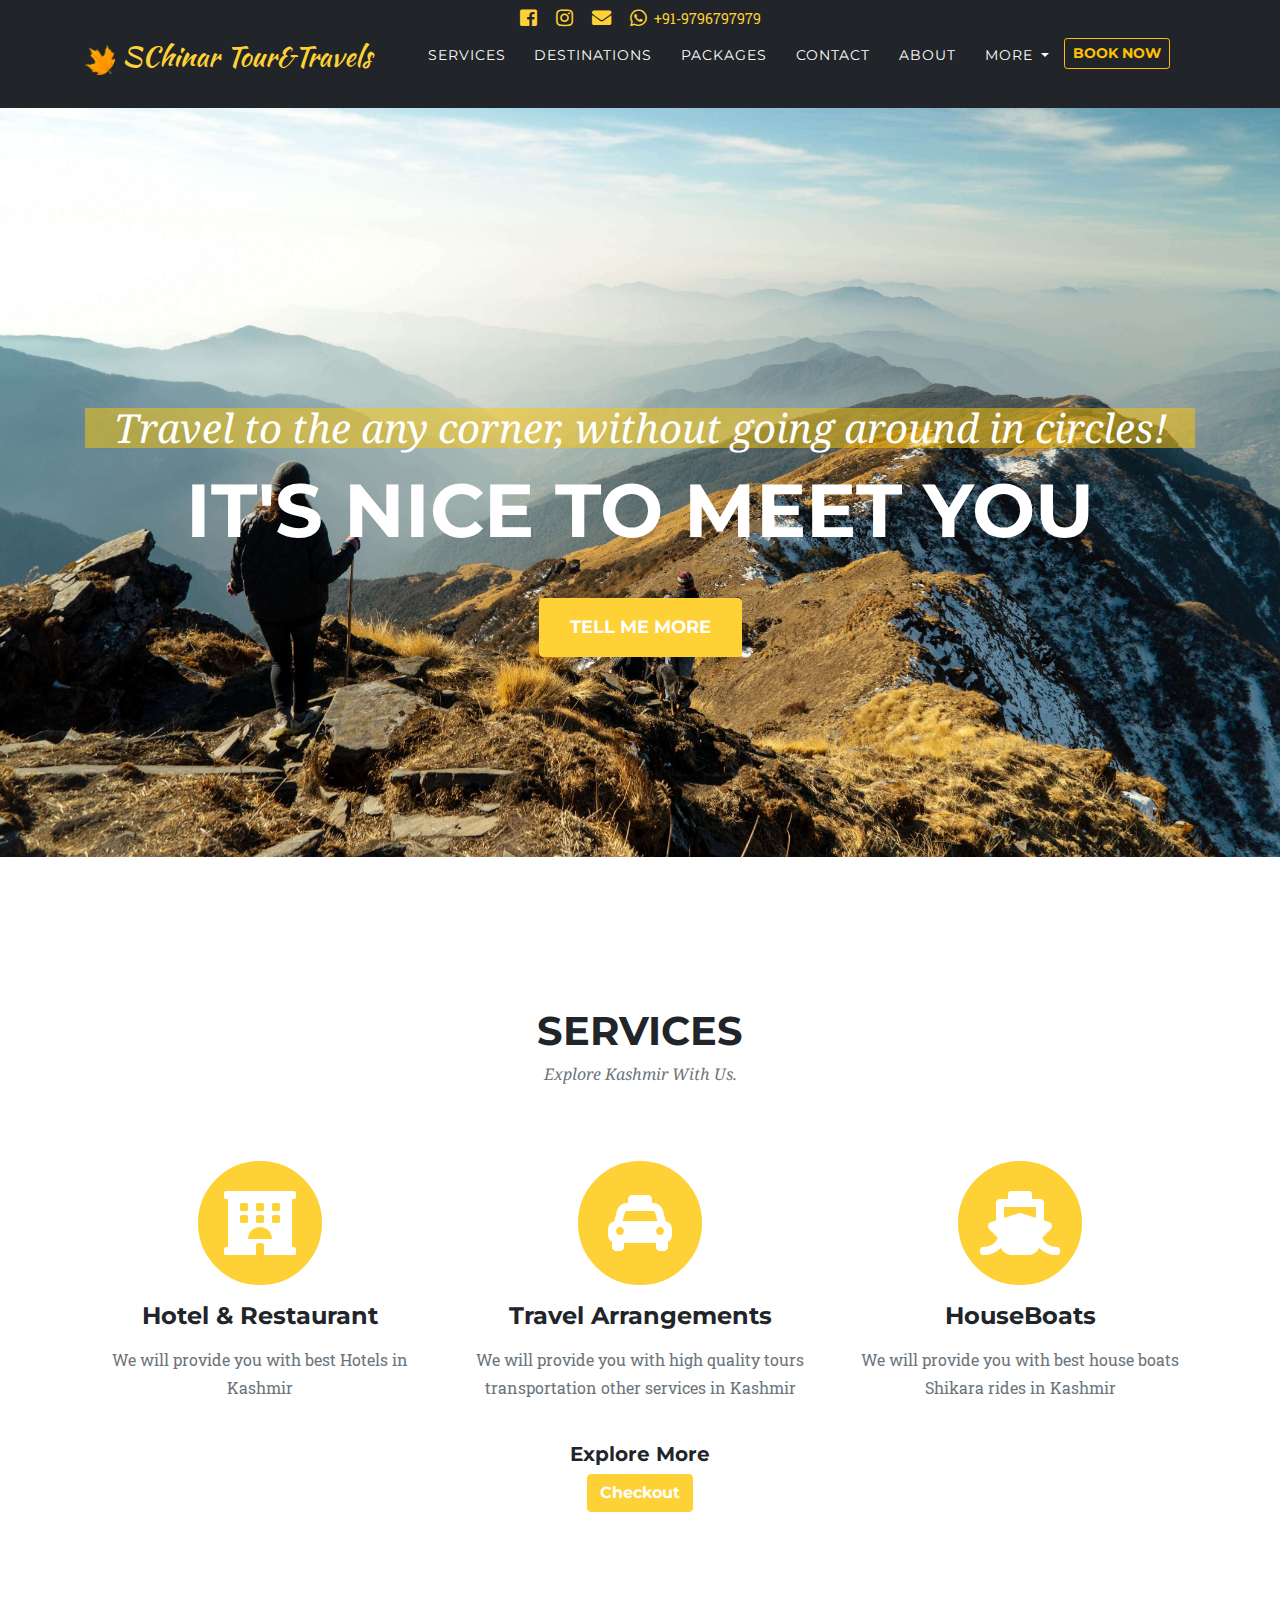
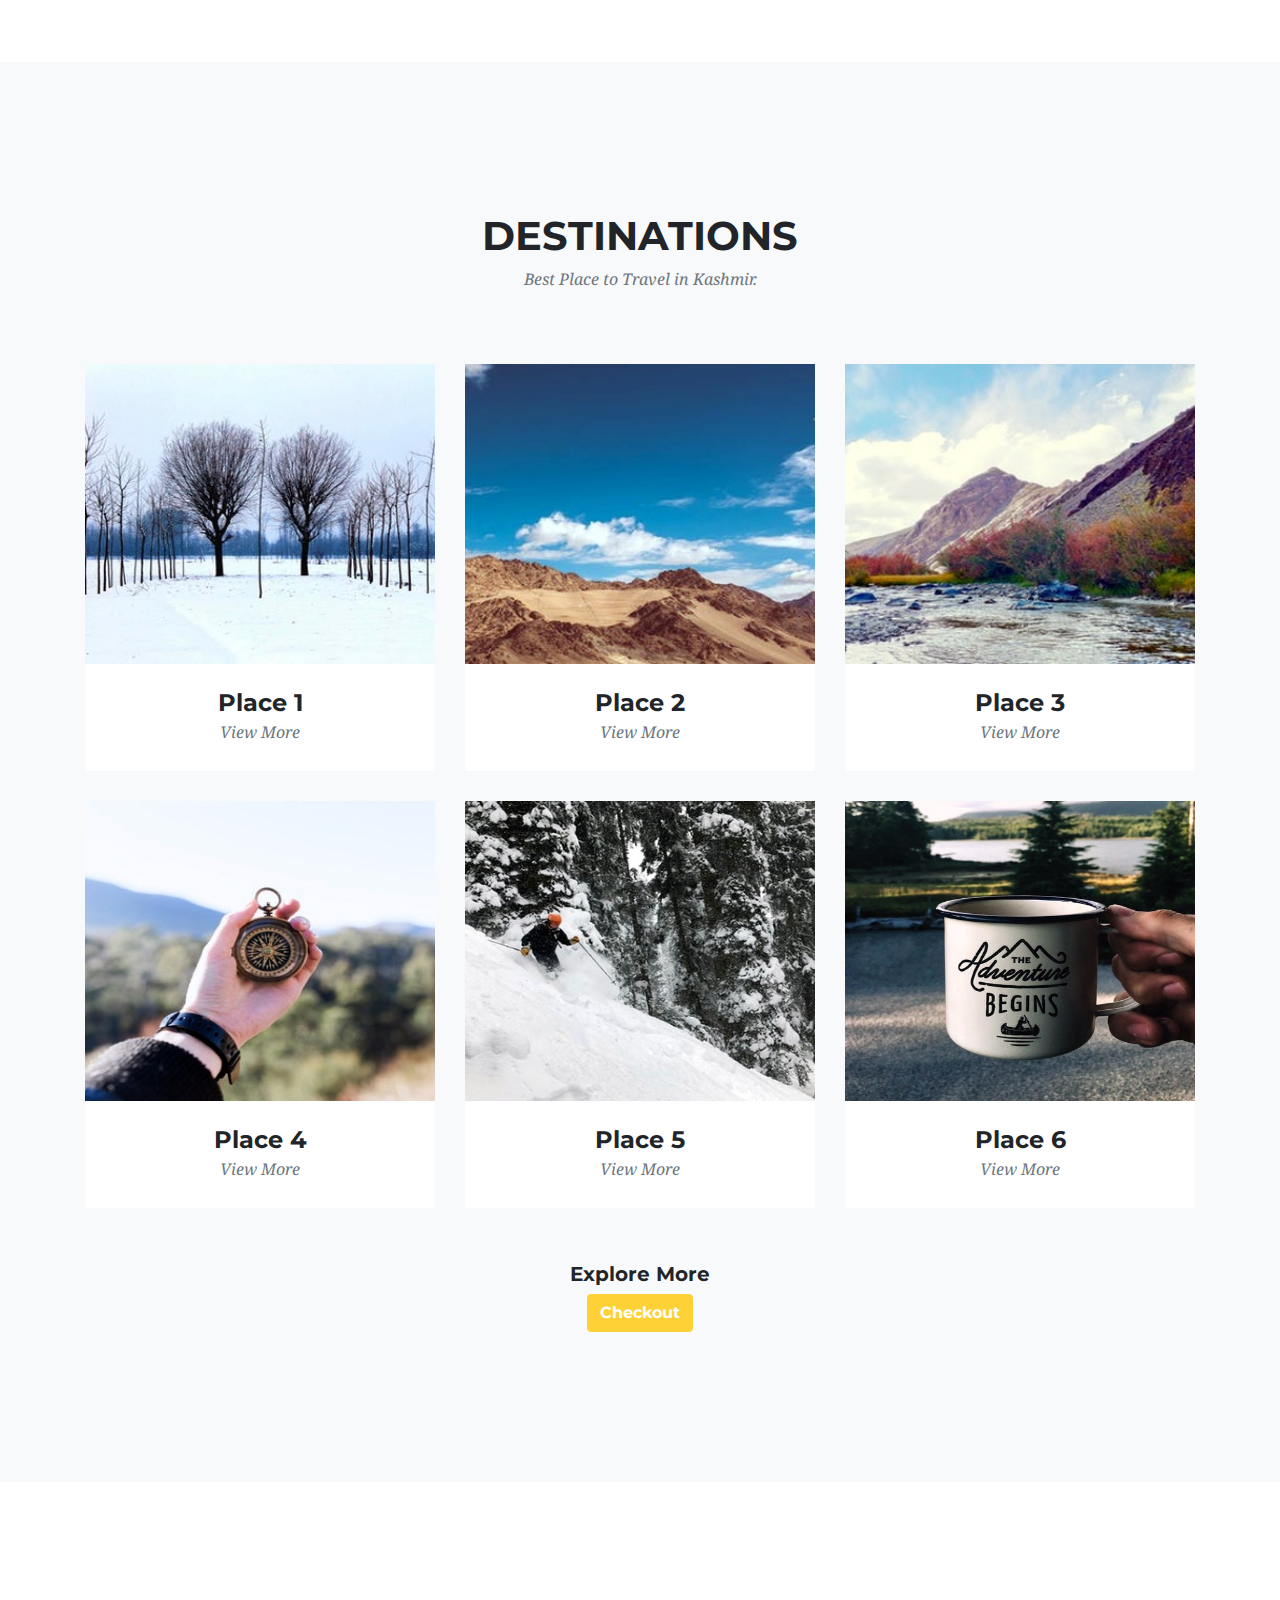
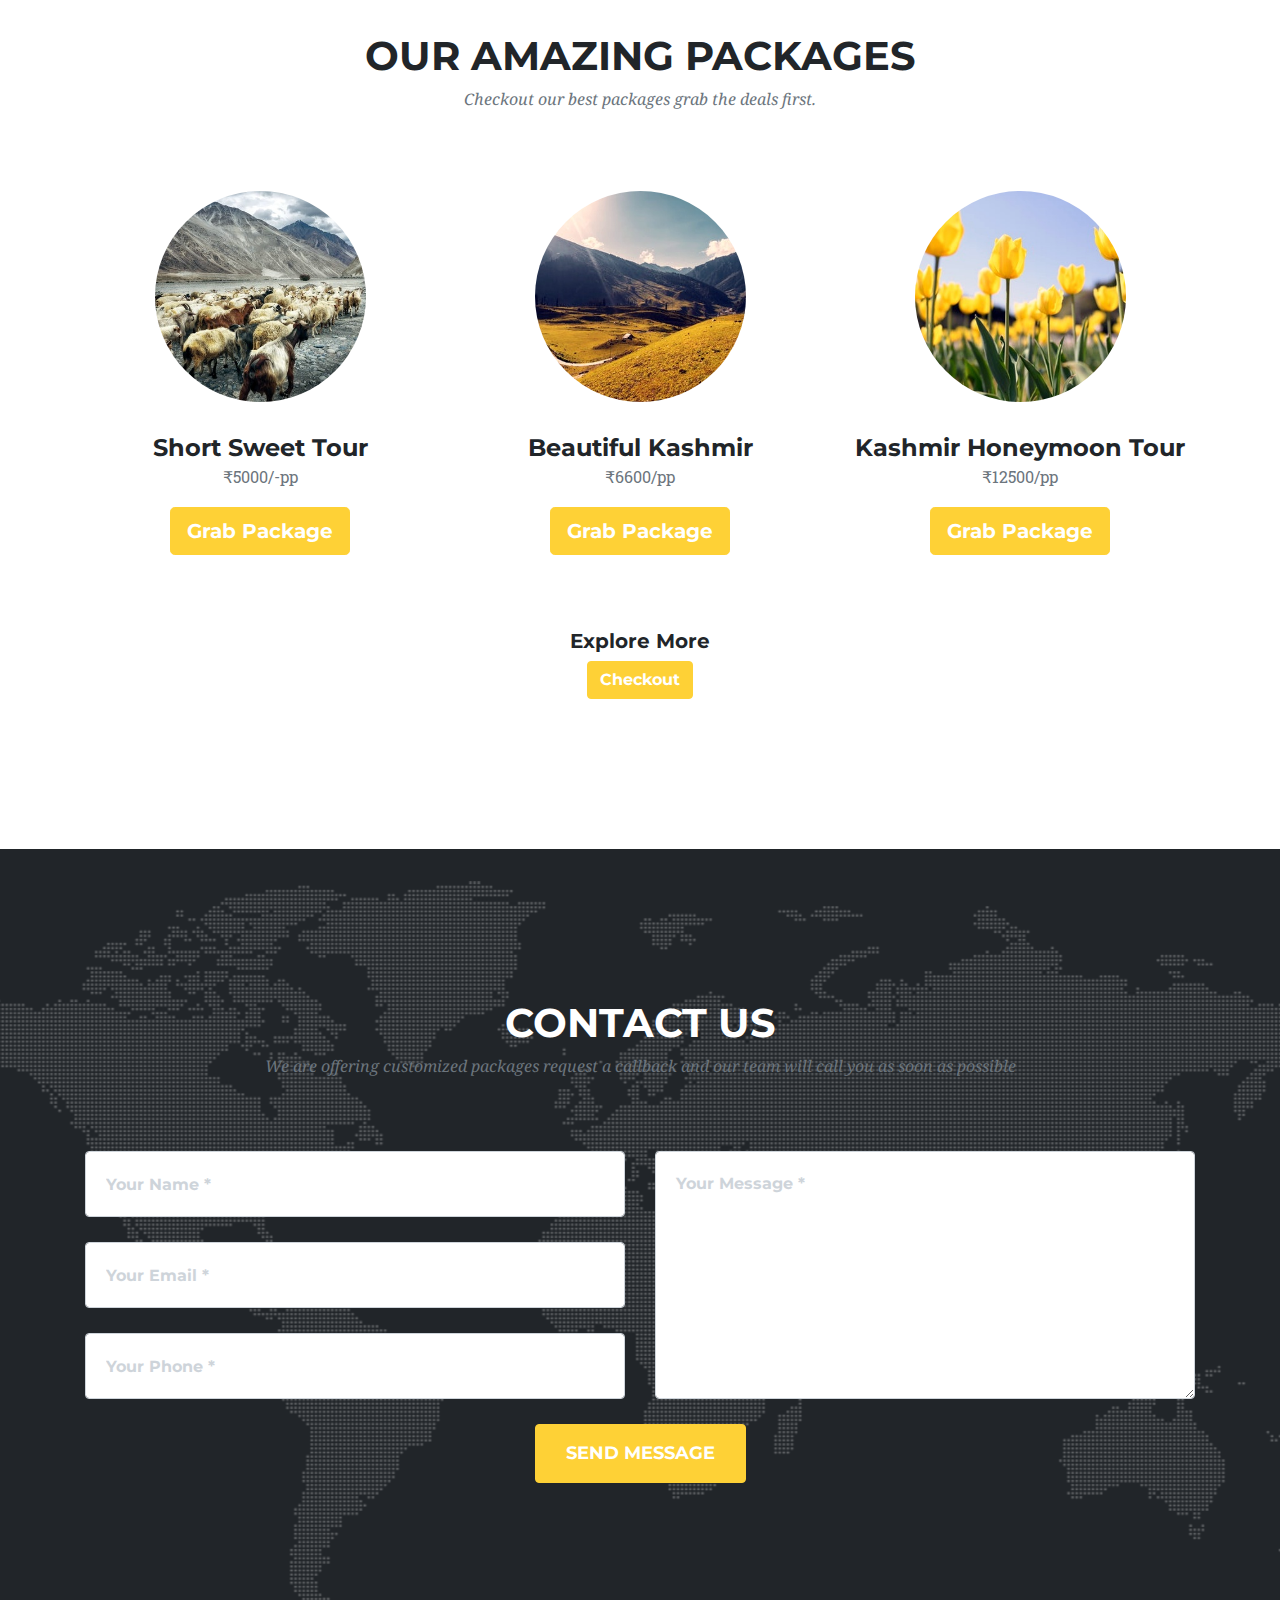
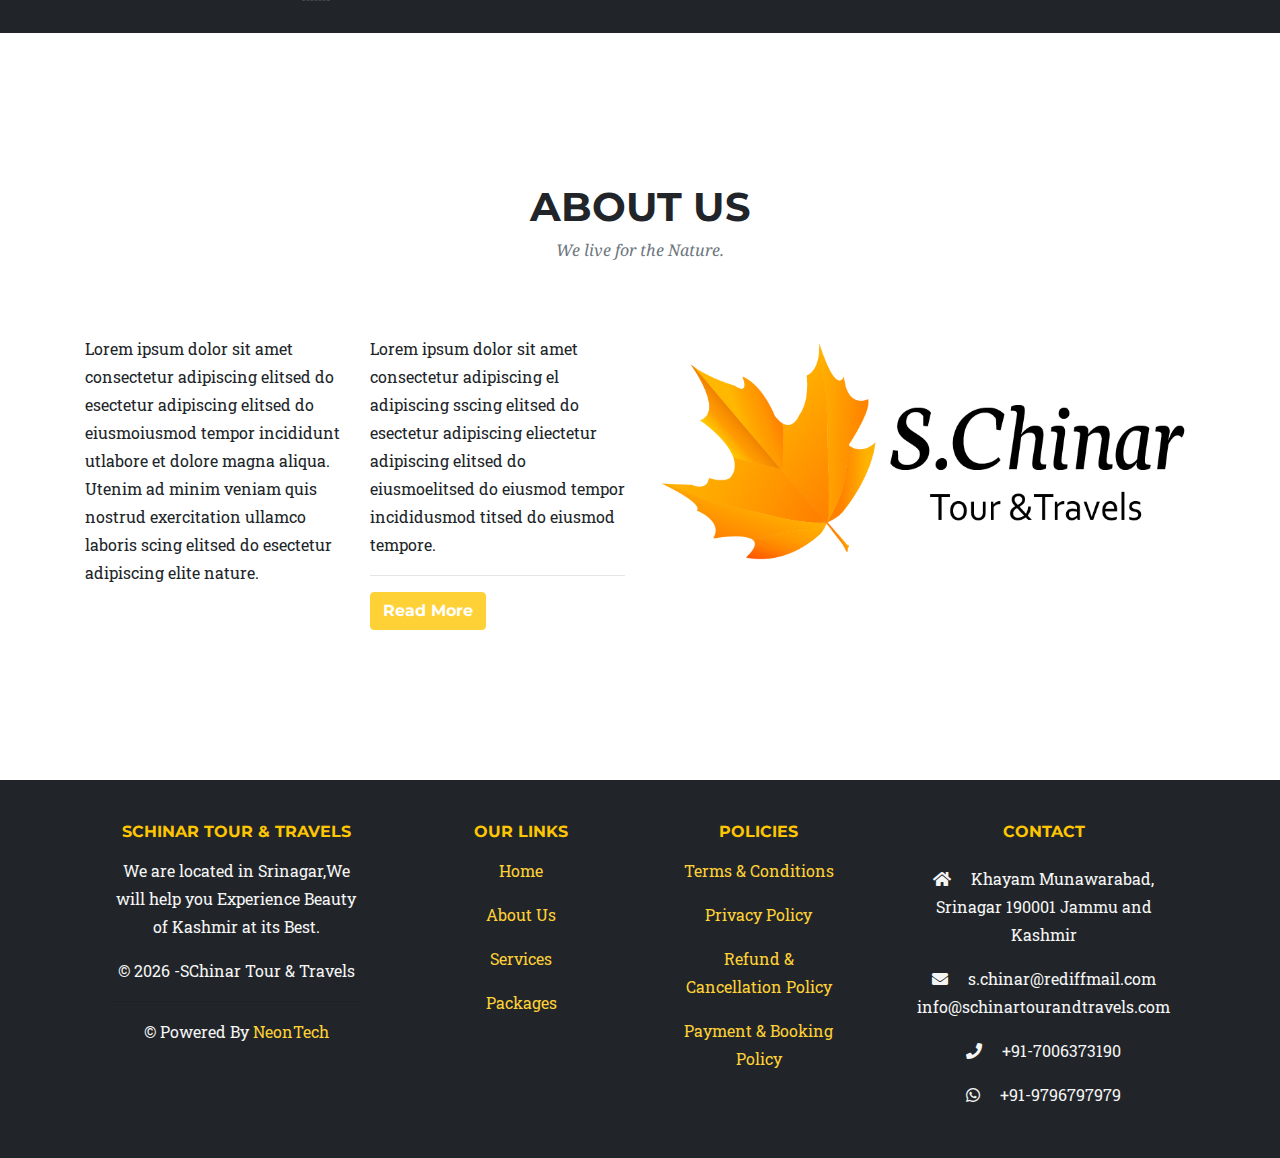
==== index.html @ c8269149 "margin fix" ====
<!DOCTYPE html>

<html lang="en">

<head>
	<!-- meta tags -->

	<meta charset="utf-8">
	<meta name="viewport" content="width=device-width, initial-scale=1, shrink-to-fit=no">
	<meta name="title" content="schinar tour & travels">
	<meta name="author" content="schinar">
	<meta name="description" content="Online Booking , Travel Packages in Kashmir">
	<meta name="keywords" content=" schinar tour travel,kashmir,booking,hotels,houseboats">
	<meta name="theme-color" content="#212529">
	<meta name="google-site-verification" content="7bc6tCWG-eoxlpi210phcDC7NHhctaHxNTLH23aqH6U" />

	<!-- Title & Icon -->
	<title>SChinar Tour & Travels</title>
	<link rel="icon" href="favicon.png">

	<!-- Bootstrap core CSS -->
	<link href="vendor/bootstrap/css/bootstrap.min.css" rel="stylesheet">

	<!-- Custom fonts for this template -->
	<link href="vendor/fontawesome-free/css/all.min.css" rel="stylesheet" type="text/css">

	<link href="https://fonts.googleapis.com/css?family=Montserrat:400,700" rel="stylesheet" type="text/css">
	<link href='https://fonts.googleapis.com/css?family=Kaushan+Script' rel='stylesheet' type='text/css'>
	<link href='https://fonts.googleapis.com/css?family=Droid+Serif:400,700,400italic,700italic' rel='stylesheet'
		type='text/css'>
	<link href='https://fonts.googleapis.com/css?family=Roboto+Slab:400,100,300,700' rel='stylesheet' type='text/css'>

	<!-- Custom styles for this template -->
	<link href="css/theme.css" rel="stylesheet">

</head>

<body id="page-top">

	<!-- Info bar -->
	<div class="alert alert-light text-center mb-0 pt-2 pb-0" role="alert">

		<a href="https://www.facebook.com/Schinar/" target="_blank" rel="noopener"><i
				class="fab fa-facebook-square fa-lg mr-3"></i></a>

		<a href="#" target="_blank" rel=" noopener"><i class="fab fa-instagram fa-lg mr-3"></i></a>

		<a href="mailto:s.chinar@rediffmail.com?Subject=Hello%20There" target="_top" rel="noopener"><i
				class="fas fa-envelope fa-lg mr-3"></i></a>
		<a href="#!"><i class="fab fa-whatsapp fa-lg mr-1"></i></a>
		+91-9796797979
	</div>

	<!-- Navigation -->
	<nav class="navbar navbar-expand-lg navbar-dark sticky-top pt-0 mt-0" role="navigation" id="mainNav">
		<div class="container">
			<a class="navbar-brand js-scroll-trigger" href="#page-top"><img src="favicon.png" width="30" height="30"
					alt="">
				SChinar Tour&Travels</a>
			<button class="navbar-toggler navbar-toggler-right" type="button" data-toggle="collapse"
				data-target="#navbarResponsive" aria-controls="navbarResponsive" aria-expanded="false"
				aria-label="Toggle navigation"><i class="fas fa-ellipsis-v"></i>
			</button>
			<div class="collapse navbar-collapse" id="navbarResponsive">
				<ul class="navbar-nav text-uppercase mr-auto ml-auto">
					<li class="nav-item">
						<a class="nav-link js-scroll-trigger" href="#services">Services</a>
					</li>
					<li class="nav-item">
						<a class="nav-link js-scroll-trigger" href="#portfolio">Destinations</a>
					</li>
					<li class="nav-item">
						<a class="nav-link js-scroll-trigger" href="#team">Packages</a>
					</li>
					<li class="nav-item">
						<a class="nav-link js-scroll-trigger" href="#contact">Contact</a>
					</li>
					<li class="nav-item">
						<a class="nav-link js-scroll-trigger" href="#about">About</a>
					</li>
					<li class="nav-item dropdown">
						<a class="nav-link dropdown-toggle" href="#" id="navbarDropdownMenuLink" role="button"
							data-toggle="dropdown" aria-haspopup="true" aria-expanded="false">
							More
						</a>
						<div class="dropdown-menu" aria-labelledby="navbarDropdownMenuLink">
							<a class="dropdown-item  nav-link js-scroll-trigger" href="#">Link 1</a>
							<a class="dropdown-item  nav-link js-scroll-trigger" href="#">link 2</a>
							<a class="dropdown-item  nav-link js-scroll-trigger" href="#">Link 3</a>
						</div>
					</li>
					<li class="nav-item">
						<a class="btn btn-sm btn-outline-warning mt-2" href="packages.html" role="button">Book Now</a>
					</li>
				</ul>
			</div>
		</div>
	</nav>

	<!-- Header -->
	<header class="masthead">
		<div class="container">
			<div class="intro-text">
				<div class="intro-lead-in">Travel to the any corner, without going around in circles!</div>
				<div class="intro-heading text-uppercase">It's Nice To Meet You</div>
				<a class="btn btn-primary btn-xl text-uppercase js-scroll-trigger" href="#services">Tell Me More</a>
			</div>
		</div>
	</header>

	<!-- Services -->
	<section id="services">
		<div class="container">
			<div class="row">
				<div class="col-lg-12 text-center">
					<h2 class="section-heading text-uppercase">Services</h2>
					<h3 class="section-subheading text-muted">Explore Kashmir With Us.</h3>
				</div>
			</div>
			<div class="row text-center">
				<div class="col-md-4">
					<span class="fa-stack fa-4x">
						<i class="fas fa-circle fa-stack-2x text-primary"></i>
						<i class="fas fa-hotel fa-stack-1x fa-inverse"></i>
					</span>
					<h4 class="service-heading">Hotel & Restaurant</h4>
					<p class="text-muted">We will provide you with best Hotels in Kashmir</p>
				</div>
				<div class="col-md-4">
					<span class="fa-stack fa-4x">
						<i class="fas fa-circle fa-stack-2x text-primary"></i>
						<i class="fas fa-taxi fa-stack-1x fa-inverse"></i>
					</span>
					<h4 class="service-heading">Travel Arrangements</h4>
					<p class="text-muted">We will provide you with high quality tours transportation
						other
						services in Kashmir</p>
				</div>
				<div class="col-md-4">
					<span class="fa-stack fa-4x">
						<i class="fas fa-circle fa-stack-2x text-primary"></i>
						<i class="fas fa-ship fa-stack-1x fa-inverse"></i>
					</span>
					<h4 class="service-heading">HouseBoats</h4>
					<p class="text-muted">We will provide you with best house boats Shikara rides in
						Kashmir</p>
				</div>
			</div>
		</div>
		<!--more button -->
		<div class="row mt-lg-4">
			<div class="col-lg-8 mx-auto text-center">
				<h5>Explore More</h5>
				<a class="btn btn-primary" href="services.html" role="button">Checkout</a>
			</div>
		</div>
	</section>

	<!-- Destination Grid -->
	<section class="bg-light" id="portfolio">
		<div class="container">
			<div class="row">
				<div class="col-lg-12 text-center">
					<h2 class="section-heading text-uppercase">Destinations</h2>
					<h3 class="section-subheading text-muted">Best Place to Travel in Kashmir.</h3>
				</div>
			</div>
			<div class="row">
				<div class="col-md-4 col-sm-6 portfolio-item">
					<a class="portfolio-link" data-toggle="modal" href="#portfolioModal1">
						<div class="portfolio-hover">
							<div class="portfolio-hover-content">
								<i class="fas fa-plus fa-3x"></i>
							</div>
						</div>
						<img src="img/destinations/01-thumbnail.jpg" alt="" height="300px" width="100%">
					</a>
					<div class="portfolio-caption">
						<h4>Place 1</h4>
						<p class="text-muted">View More</p>
					</div>
				</div>
				<div class="col-md-4 col-sm-6 portfolio-item">
					<a class="portfolio-link" data-toggle="modal" href="#portfolioModal2">
						<div class="portfolio-hover">
							<div class="portfolio-hover-content">
								<i class="fas fa-plus fa-3x"></i>
							</div>
						</div>
						<img src="img/destinations/02-thumbnail.jpg" alt="" height="300px" width="100%">
					</a>
					<div class="portfolio-caption">
						<h4>Place 2</h4>
						<p class="text-muted">View More</p>
					</div>
				</div>
				<div class="col-md-4 col-sm-6 portfolio-item">
					<a class="portfolio-link" data-toggle="modal" href="#portfolioModal3">
						<div class="portfolio-hover">
							<div class="portfolio-hover-content">
								<i class="fas fa-plus fa-3x"></i>
							</div>
						</div>
						<img src="img/destinations/03-thumbnail.jpg" alt="" height="300px" width="100%">
					</a>
					<div class="portfolio-caption">
						<h4>Place 3</h4>
						<p class="text-muted">View More</p>
					</div>
				</div>
				<div class="col-md-4 col-sm-6 portfolio-item">
					<a class="portfolio-link" data-toggle="modal" href="#portfolioModal4">
						<div class="portfolio-hover">
							<div class="portfolio-hover-content">
								<i class="fas fa-plus fa-3x"></i>
							</div>
						</div>
						<img src="img/destinations/04-thumbnail.jpg" alt="" height="300px" width="100%">
					</a>
					<div class="portfolio-caption">
						<h4>Place 4</h4>
						<p class="text-muted">View More</p>
					</div>
				</div>
				<div class="col-md-4 col-sm-6 portfolio-item">
					<a class="portfolio-link" data-toggle="modal" href="#portfolioModal5">
						<div class="portfolio-hover">
							<div class="portfolio-hover-content">
								<i class="fas fa-plus fa-3x"></i>
							</div>
						</div>
						<img src="img/destinations/05-thumbnail.jpg" alt="" height="300px" width="100%">
					</a>
					<div class="portfolio-caption">
						<h4>Place 5</h4>
						<p class="text-muted">View More</p>
					</div>
				</div>
				<div class="col-md-4 col-sm-6 portfolio-item">
					<a class="portfolio-link" data-toggle="modal" href="#portfolioModal6">
						<div class="portfolio-hover">
							<div class="portfolio-hover-content">
								<i class="fas fa-plus fa-3x"></i>
							</div>
						</div>
						<img src="img/destinations/06-thumbnail.jpg" alt="" height="300px" width="100%">
					</a>
					<div class="portfolio-caption">
						<h4>Place 6</h4>
						<p class="text-muted">View More</p>
					</div>
				</div>
			</div>
		</div>
		<!--more button -->
		<div class="row mt-lg-4">
			<div class="col-lg-8 mx-auto text-center">
				<h5>Explore More</h5>
				<a class="btn btn-primary" href="destinations.html" role="button">Checkout</a>
			</div>
		</div>
	</section>

	<!-- Packages -->
	<section id="team">
		<div class="container">
			<!-- Head -->
			<div class="row">
				<div class="col-lg-12 text-center">
					<h2 class="section-heading text-uppercase">Our Amazing Packages</h2>
					<h3 class="section-subheading text-muted">Checkout our best packages grab the deals first.</h3>
				</div>
			</div>
			<!-- Body -->
			<div class="row">
				<div class="col-sm-4">
					<div class="team-member">
						<img class="mx-auto rounded-circle" src="img/packages/pk1.jpg" alt="">
						<h4>Short Sweet Tour</h4>
						<p class="text-muted">₹5000/-pp</p>
						<a class="btn btn-primary btn-lg" href="#!" role="button">Grab Package</a>
					</div>
				</div>
				<div class="col-sm-4">
					<div class="team-member">
						<img class="mx-auto rounded-circle" src="img/packages/pk2.jpg" alt="">
						<h4>Beautiful Kashmir</h4>
						<p class="text-muted">₹6600/pp</p>
						<a class="btn btn-primary btn-lg" href="#!" role="button">Grab Package</a>
					</div>
				</div>
				<div class="col-sm-4">
					<div class="team-member">
						<img class="mx-auto rounded-circle" src="img/packages/pk3.jpg" alt="">
						<h4>Kashmir Honeymoon Tour</h4>
						<p class="text-muted">₹12500/pp</p>
						<a class="btn btn-primary btn-lg" href="#!" role="button">Grab Package</a>
					</div>
				</div>
			</div>
		</div>
		<!--more button -->
		<div class="row mt-lg-4">
			<div class="col-lg-8 mx-auto text-center">
				<h5>Explore More</h5>
				<a class="btn btn-primary" href="services.html" role="button">Checkout</a>
			</div>
		</div>
	</section>

	<!-- Contact -->
	<section id="contact">
		<div class="container">
			<div class="row">
				<div class="col-lg-12 text-center">
					<h2 class="section-heading text-uppercase">Contact Us</h2>
					<h3 class="section-subheading text-muted">We are offering customized packages request a callback and
						our team
						will call you as soon as possible</h3>
				</div>
			</div>
			<div class="row">
				<div class="col-lg-12">
					<form id="contactForm" name="sentMessage" novalidate="novalidate">
						<div class="row">
							<div class="col-md-6">
								<div class="form-group">
									<input class="form-control" id="name" type="text" placeholder="Your Name *"
										required="required" data-validation-required-message="Please enter your name.">
									<p class="help-block text-danger"></p>
								</div>
								<div class="form-group">
									<input class="form-control" id="email" type="email" placeholder="Your Email *"
										required="required"
										data-validation-required-message="Please enter your email address.">
									<p class="help-block text-danger"></p>
								</div>
								<div class="form-group">
									<input class="form-control" id="phone" type="tel" placeholder="Your Phone *"
										required="required"
										data-validation-required-message="Please enter your phone number.">
									<p class="help-block text-danger"></p>
								</div>
							</div>
							<div class="col-md-6">
								<div class="form-group">
									<textarea class="form-control" id="message" placeholder="Your Message *"
										required="required"
										data-validation-required-message="Please enter a message."></textarea>
									<p class="help-block text-danger"></p>
								</div>
							</div>
							<div class="clearfix"></div>
							<div class="col-lg-12 text-center">
								<div id="success"></div>
								<button id="sendMessageButton" class="btn btn-primary btn-xl text-uppercase"
									type="submit">Send
									Message</button>
							</div>
						</div>
					</form>
				</div>
			</div>
		</div>
	</section>

	<!-- About -->
	<section id="about">
		<div class="container">
			<div class="row">
				<div class="col-lg-12 text-center">
					<h2 class="section-heading text-uppercase">About us</h2>
					<h3 class="section-subheading text-muted">We live for the Nature.</h3>
				</div>
			</div>
			<div class="row">
				<div class="col-lg-3">
					<p>
						Lorem ipsum dolor sit amet consectetur adipiscing elitsed do esectetur adipiscing elitsed do
						eiusmoiusmod
						tempor
						incididunt utlabore et dolore magna aliqua.
						Utenim ad minim veniam quis nostrud exercitation ullamco laboris scing elitsed do esectetur
						adipiscing elite
						nature.
					</p>
				</div>
				<div class="col-lg-3 no-margin-md">
					<p>
						Lorem ipsum dolor sit amet consectetur adipiscing el adipiscing sscing elitsed do esectetur
						adipiscing
						eliectetur
						adipiscing elitsed do eiusmoelitsed do eiusmod tempor incididusmod titsed do eiusmod tempore.
					</p>
					<hr class="space-sm" />
					<a class="btn btn-primary" href="about.html" role="button">Read More</a>
				</div>
				<div class="col-lg-6">
					<img src="img/logo.png" alt="about" height="80%" width="99%">

				</div>
			</div>
		</div>
	</section>

	<!-- Footer -->
	<footer>
		<div class="container text-center">
			<div class="row text-center mt-2 pb-2">
				<div class="col-md-3 col-lg-3 col-xl-3 mx-auto mt-2">
					<h6 class="text-uppercase mb-3 font-weight-bold">SChinar Tour & Travels</h6>
					<p>We are located in Srinagar,We will help you Experience Beauty of Kashmir at its Best.</p>
					<p>
						&copy;<span id="copyright">
							<script>
								document.getElementById('copyright').appendChild(document.createTextNode(new Date()
									.getFullYear()))
							</script>
						</span>
						-SChinar Tour & Travels
					</p>
					<hr>
					<p>&copy; Powered By <span> <a href="www.facebook.com/neontech.kash/">
								NeonTech</a></span></p>
				</div>
				<hr class="w-100 clearfix d-md-none">
				<div class="col-md-2 col-lg-2 col-xl-2 mx-auto mt-2">
					<h6 class="text-uppercase mb-3 font-weight-bold">Our Links</h6>
					<p>
						<a href="index.html">Home</a>
					</p>
					<p>
						<a href="about.html">About Us</a>
					</p>
					<p>
						<a href="services.html">Services</a>
					</p>
					<p>
						<a href="packages.html">Packages</a>
					</p>
				</div>
				<hr class="w-100 clearfix d-md-none">

				<div class="col-md-3 col-lg-2 col-xl-2 mx-auto mt-2">
					<h6 class="text-uppercase mb-3 font-weight-bold">Policies</h6>
					<p>
						<a href="#!">Terms & Conditions</a>
					</p>
					<p>
						<a href="#!">Privacy Policy</a>
					</p>
					<p>
						<a href="#!">Refund & Cancellation Policy</a>
					</p>
					<p>
						<a href="#!">Payment & Booking Policy</a>
					</p>
				</div>
				<hr class="w-100 clearfix d-md-none">
				<div class="col-md-4 col-lg-3 col-xl-3 mx-auto mt-2">
					<h6 class="text-uppercase mb-4 font-weight-bold">Contact</h6>
					<p>
						<i class="fas fa-home mr-3"></i>
						Khayam Munawarabad, Srinagar 190001 Jammu and Kashmir​​​​​</p>
					<p>
						<i class="fas fa-envelope mr-3"></i> s.chinar@rediffmail.com info@schinartourandtravels.com
					</p>
					<p>
						<i class="fas fa-phone mr-3"></i> +91-7006373190</p>
					<p>
						<i class="fab fa-whatsapp mr-3"></i> +91-9796797979</p>
				</div>
			</div>
		</div>
	</footer>

	<!-- Portfolio Modals -->
	<!-- Modal 1 -->
	<div class="portfolio-modal modal fade" id="portfolioModal1" tabindex="-1" role="dialog" aria-hidden="true">
		<div class="modal-dialog">
			<div class="modal-content">
				<div class="close-modal" data-dismiss="modal">
					<div class="lr">
						<div class="rl"></div>
					</div>
				</div>
				<div class="container">
					<div class="row">
						<div class="col-lg-8 mx-auto">
							<div class="modal-body">
								<!-- Project Details Go Here -->
								<h2 class="text-uppercase">Sonmarg</h2>
								<p class="item-intro text-muted">About Sonmarg.</p>
								<img class="img-fluid d-block mx-auto" src="img/portfolio/01-full.jpg" alt="">
								<p>Sonmarg gives rise to the three sisters kashmir in its vicinity lies the great
									himalayan glaciers of
									kashmir valley namely kolhoi glacier and machoi glacier with some peaks of above 5
									000 m sirbal peak
									kolhoi peak amarnath peak and machoi peak sonmarg is situated in a valley at the
									bank of nallah sindh
									87 km north east from srinagar it is a popular tourist destination nestled within
									the imposing
									himalayan peaks it lies at an altitude of 2800 m above sea level</p>
								<ul class="list-inline">
									<li>Date: January 2017</li>
									<li>Client: Threads</li>
									<li>Category: Illustration</li>
								</ul>
								<button class="btn btn-primary" data-dismiss="modal" type="button">
									<i class="fas fa-times"></i>
									Close Project</button>
							</div>
						</div>
					</div>
				</div>
			</div>
		</div>
	</div>
	<!-- Modal 2 -->
	<div class="portfolio-modal modal fade" id="portfolioModal2" tabindex="-1" role="dialog" aria-hidden="true">
		<div class="modal-dialog">
			<div class="modal-content">
				<div class="close-modal" data-dismiss="modal">
					<div class="lr">
						<div class="rl"></div>
					</div>
				</div>
				<div class="container">
					<div class="row">
						<div class="col-lg-8 mx-auto">
							<div class="modal-body">
								<!-- Project Details Go Here -->
								<h2 class="text-uppercase">Gulmarg</h2>
								<p class="item-intro text-muted">Lorem ipsum dolor sit amet consectetur.</p>
								<img class="img-fluid d-block mx-auto" src="img/portfolio/02-full.jpg" alt="">
								<p>Originally called gauri marg ग र म र ग meaning the path of devi gauri it was renamed
									to gulmarg
									meadow of flowers by sultan yusuf shah of the chak dynasty who frequented the place
									with his queen
									habba khatoon in the 16th century wild flowers of 21 different varieties were
									collected by the mughal
									emperor jahangir for his gardens in gulmarg</p>
								<ul class="list-inline">
									<li>Date: January 2017</li>
									<li>Client: Explore</li>
									<li>Category: Graphic Design</li>
								</ul>
								<button class="btn btn-primary" data-dismiss="modal" type="button">
									<i class="fas fa-times"></i>
									Close Project</button>
							</div>
						</div>
					</div>
				</div>
			</div>
		</div>
	</div>
	<!-- Modal 3 -->
	<div class="portfolio-modal modal fade" id="portfolioModal3" tabindex="-1" role="dialog" aria-hidden="true">
		<div class="modal-dialog">
			<div class="modal-content">
				<div class="close-modal" data-dismiss="modal">
					<div class="lr">
						<div class="rl"></div>
					</div>
				</div>
				<div class="container">
					<div class="row">
						<div class="col-lg-8 mx-auto">
							<div class="modal-body">
								<!-- Project Details Go Here -->
								<h2 class="text-uppercase">Pahalgam</h2>
								<p class="item-intro text-muted">Lorem ipsum dolor sit amet consectetur.</p>
								<img class="img-fluid d-block mx-auto" src="img/portfolio/03-full.jpg" alt="">
								<p>Pahalgam is a tourist town and a notified area committee in anantnag district of the
									indian state of
									jammu and kashmir it is a popular tourist destination and hill station its lush
									green meadows and
									pristine waters attract thousands of tourists from all over the world each year 1 it
									is located 45
									kilometres 28 mi from anantnag on the banks of lidder river at an altitude of 7 200
									feet 2 200 m
									pahalgam is the headquarters of one of the five tehsils of anantnag district
									pahalgam is associated
									with the annual amarnath yatra chandanwari located 16 kilometres 9 9 mi from
									pahalgam is the starting
									point of the yatra that takes place every year in the months of july august</p>
								<ul class="list-inline">
									<li>Date: January 2017</li>
									<li>Client: Finish</li>
									<li>Category: Identity</li>
								</ul>
								<button class="btn btn-primary" data-dismiss="modal" type="button">
									<i class="fas fa-times"></i>
									Close Project</button>
							</div>
						</div>
					</div>
				</div>
			</div>
		</div>
	</div>
	<!-- Modal 4 -->
	<div class="portfolio-modal modal fade" id="portfolioModal4" tabindex="-1" role="dialog" aria-hidden="true">
		<div class="modal-dialog">
			<div class="modal-content">
				<div class="close-modal" data-dismiss="modal">
					<div class="lr">
						<div class="rl"></div>
					</div>
				</div>
				<div class="container">
					<div class="row">
						<div class="col-lg-8 mx-auto">
							<div class="modal-body">
								<!-- Project Details Go Here -->
								<h2 class="text-uppercase">Dal-Lake</h2>
								<p class="item-intro text-muted">Lorem ipsum dolor sit amet consectetur.</p>
								<img class="img-fluid d-block mx-auto" src="img/portfolio/04-full.jpg" alt="">
								<p>The lake is located within a catchment area covering 316 square kilometres 122 sq mi
									in the zabarwan
									mountain valley in the foothills of the shankracharya hills which surrounds it on
									three sides the
									lake which lies to the east and north of srinagar city covers an area of 18 square
									kilometres 6 9 sq
									mi although including the floating gardens of lotus blooms it is 21 2 square
									kilometres 8 2 sq mi an
									estimated figure of 22 24 square kilometres 8 5 9 3 sq mi is also mentioned 4 5 22
									the main basin
									draining the lake is a complex of five interconnected basins with causeways the
									nehru park basin the
									nishat basin the hazratbal basin the nagin basin and the barari nambad basin
									navigational channels
									provide the transportation links to all the five basins</p>
								<ul class="list-inline">
									<li>Date: January 2017</li>
									<li>Client: Lines</li>
									<li>Category: Branding</li>
								</ul>
								<button class="btn btn-primary" data-dismiss="modal" type="button">
									<i class="fas fa-times"></i>
									Close Project</button>
							</div>
						</div>
					</div>
				</div>
			</div>
		</div>
	</div>
	<!-- Modal 5 -->
	<div class="portfolio-modal modal fade" id="portfolioModal5" tabindex="-1" role="dialog" aria-hidden="true">
		<div class="modal-dialog">
			<div class="modal-content">
				<div class="close-modal" data-dismiss="modal">
					<div class="lr">
						<div class="rl"></div>
					</div>
				</div>
				<div class="container">
					<div class="row">
						<div class="col-lg-8 mx-auto">
							<div class="modal-body">
								<!-- Project Details Go Here -->
								<h2 class="text-uppercase">Mughal Gardens</h2>
								<p class="item-intro text-muted">Lorem ipsum dolor sit amet consectetur.</p>
								<img class="img-fluid d-block mx-auto" src="img/portfolio/05-full.jpg" alt="">
								<p>The mughal gardens are a group of gardens built by the mughals in the persian style
									of architecture
									this style was heavily influenced by the persian gardens particularly the charbagh
									structure
									significant use of rectilinear layouts are made within the walled enclosures some of
									the typical
									features include pools fountains and canals inside the gardens</p>
								<ul class="list-inline">
									<li>Date: January 2017</li>
									<li>Client: Southwest</li>
									<li>Category: Website Design</li>
								</ul>
								<button class="btn btn-primary" data-dismiss="modal" type="button">
									<i class="fas fa-times"></i>
									Close Project</button>
							</div>
						</div>
					</div>
				</div>
			</div>
		</div>
	</div>
	<!-- Modal 6 -->
	<div class="portfolio-modal modal fade" id="portfolioModal6" tabindex="-1" role="dialog" aria-hidden="true">
		<div class="modal-dialog">
			<div class="modal-content">
				<div class="close-modal" data-dismiss="modal">
					<div class="lr">
						<div class="rl"></div>
					</div>
				</div>
				<div class="container">
					<div class="row">
						<div class="col-lg-8 mx-auto">
							<div class="modal-body">
								<!-- Project Details Go Here -->
								<h2 class="text-uppercase">Tulip Garden</h2>
								<p class="item-intro text-muted">Lorem ipsum dolor sit amet consectetur.</p>
								<img class="img-fluid d-block mx-auto" src="img/portfolio/06-full.jpg" alt="">
								<p>Tulip garden in srinagar it is the largest tulip garden in asia spread over an area
									of about 30
									hectares it is situated on the foothills of zabarwan range with an overview of dal
									lake the garden
									was opened in 2007 with the aim to boost floriculture and tourism in kashmir valley
									the garden is
									built on a sloping ground in a terraced fashion consisting of seven terraces apart
									from tulips many
									other species of flowers hyacinths daffodils and ranunculus have been added as well
								</p>
								<ul class="list-inline">
									<li>Date: January 2017</li>
									<li>Client: Window</li>
									<li>Category: Photography</li>
								</ul>
								<button class="btn btn-primary" data-dismiss="modal" type="button">
									<i class="fas fa-times"></i>
									Close Project</button>
							</div>
						</div>
					</div>
				</div>
			</div>
		</div>
	</div>
	<!-- Bootstrap core JavaScript -->
	<script src="vendor/jquery/jquery.min.js"></script>
	<script src="vendor/bootstrap/js/bootstrap.bundle.min.js"></script>
	<!-- Plugin JavaScript -->
	<script src="vendor/jquery-easing/jquery.easing.min.js"></script>
	<!-- Contact form JavaScript -->
	<script src="js/jqBootstrapValidation.js"></script>
	<script src="js/contact_me.js"></script>
	<!-- Custom scripts for this template -->
	<script src="js/theme.min.js"></script>
</body>

</html>
---- css/theme.css ----
/* @sahillangoo */
body {
  overflow-x: hidden;
  font-family: "Roboto Slab", -apple-system, BlinkMacSystemFont, "Segoe UI",
    Roboto, "Helvetica Neue", Arial, sans-serif, "Apple Color Emoji",
    "Segoe UI Emoji", "Segoe UI Symbol", "Noto Color Emoji";
}

.alert-light {
  color: #fed136;
  background-color: #212529;
  font-size: 0.9rem;
}

.alert {
  border-radius: 0rem;
  border: 0px;
}

.dropdown-menu {
  background-color: rgba(33, 37, 41, 0.9);
}

.dropdown-item:hover {
  background-color: rgba(33, 37, 41, 1);
}

p {
  line-height: 1.75;
}

a {
  color: #fed136;
}

a:hover {
  color: #fec503;
}

.text-primary {
  color: #fed136 !important;
}

h1,
h2,
h3,
h4,
h5,
h6 {
  font-weight: 700;
  font-family: "Montserrat", -apple-system, BlinkMacSystemFont, "Segoe UI",
    Roboto, "Helvetica Neue", Arial, sans-serif, "Apple Color Emoji",
    "Segoe UI Emoji", "Segoe UI Symbol", "Noto Color Emoji";
}

section {
  padding: 100px 0;
}

section h2.section-heading {
  font-size: 40px;
  margin-top: 0;
  margin-bottom: 10px;
}

section h3.section-subheading {
  font-size: 16px;
  font-weight: 400;
  font-style: italic;
  margin-bottom: 75px;
  text-transform: none;
  font-family: "Droid Serif", -apple-system, BlinkMacSystemFont, "Segoe UI",
    Roboto, "Helvetica Neue", Arial, sans-serif, "Apple Color Emoji",
    "Segoe UI Emoji", "Segoe UI Symbol", "Noto Color Emoji";
}

@media (min-width: 768px) {
  section {
    padding: 150px 0;
  }
}

.btn {
  font-family: "Montserrat", -apple-system, BlinkMacSystemFont, "Segoe UI",
    Roboto, "Helvetica Neue", Arial, sans-serif, "Apple Color Emoji",
    "Segoe UI Emoji", "Segoe UI Symbol", "Noto Color Emoji";
  font-weight: 700;
}

.btn-xl {
  font-size: 18px;
  padding: 15px 30px;
}

.btn-primary {
  background-color: #fed136;
  border-color: #fed136;
}

.btn-primary:active,
.btn-primary:focus,
.btn-primary:hover {
  background-color: #fec810 !important;
  border-color: #fec810 !important;
  color: white;
}

.btn-primary:active,
.btn-primary:focus {
  -webkit-box-shadow: 0 0 0 0.2rem rgba(254, 209, 55, 0.5) !important;
  box-shadow: 0 0 0 0.2rem rgba(254, 209, 55, 0.5) !important;
}

::selection {
  background: #fed136;
  text-shadow: none;
}

img::selection {
  background: transparent;
}

img::-moz-selection {
  background: transparent;
}

#mainNav {
  background-color: #212529;
}

#mainNav .navbar-toggler {
  font-size: 12px;
  right: 0;
  padding: 13px;
  text-transform: uppercase;
  color: white;
  border: 0;
  background-color: #fed136;
  font-family: "Montserrat", -apple-system, BlinkMacSystemFont, "Segoe UI",
    Roboto, "Helvetica Neue", Arial, sans-serif, "Apple Color Emoji",
    "Segoe UI Emoji", "Segoe UI Symbol", "Noto Color Emoji";
}

#mainNav .navbar-brand {
  color: #fed136;
  font-family: "Kaushan Script", -apple-system, BlinkMacSystemFont, "Segoe UI",
    Roboto, "Helvetica Neue", Arial, sans-serif, "Apple Color Emoji",
    "Segoe UI Emoji", "Segoe UI Symbol", "Noto Color Emoji";
}

#mainNav .navbar-brand.active,
#mainNav .navbar-brand:active,
#mainNav .navbar-brand:focus,
#mainNav .navbar-brand:hover {
  color: #fec503;
}

#mainNav .navbar-nav .nav-item .nav-link {
  font-size: 90%;
  font-weight: 400;
  padding: 0.75em 0;
  letter-spacing: 1px;
  color: white;
  font-family: "Montserrat", -apple-system, BlinkMacSystemFont, "Segoe UI",
    Roboto, "Helvetica Neue", Arial, sans-serif, "Apple Color Emoji",
    "Segoe UI Emoji", "Segoe UI Symbol", "Noto Color Emoji";
}

#mainNav .navbar-nav .nav-item .nav-link.active,
#mainNav .navbar-nav .nav-item .nav-link:hover {
  color: #fed136;
}

@media (min-width: 992px) {
  #mainNav {
    padding-top: 25px;
    padding-bottom: 25px;
    -webkit-transition: padding-top 0.3s, padding-bottom 0.3s;
    transition: padding-top 0.3s, padding-bottom 0.3s;
    border: none;
    background-color: #212529;
  }

  #mainNav .navbar-brand {
    font-size: 1.75em;
    -webkit-transition: all 0.3s;
    transition: all 0.3s;
  }

  #mainNav .navbar-nav .nav-item .nav-link {
    padding: 1.1em 1em !important;
  }

  #mainNav.navbar-shrink {
    padding-top: 0;
    padding-bottom: 0;
    background-color: #212529;
  }

  #mainNav.navbar-shrink .navbar-brand {
    font-size: 1.25em;
    padding: 12px 0;
  }
}

header.masthead {
  text-align: center;
  color: white;
  background-image: url("../img/header-bg.jpg");
  background-repeat: no-repeat;
  background-attachment: scroll;
  background-position: center center;
  background-size: cover;
}

header.masthead .intro-text {
  padding-top: 150px;
  padding-bottom: 100px;
}

header.masthead .intro-text .intro-lead-in {
  background-color: rgba(254, 197, 3, 0.5);
  font-size: 22px;
  font-style: italic;
  line-height: 22px;
  margin-bottom: 25px;
  font-family: "Droid Serif", -apple-system, BlinkMacSystemFont, "Segoe UI",
    Roboto, "Helvetica Neue", Arial, sans-serif, "Apple Color Emoji",
    "Segoe UI Emoji", "Segoe UI Symbol", "Noto Color Emoji";
}

header.masthead .intro-text .intro-heading {
  font-size: 50px;
  font-weight: 700;
  line-height: 50px;
  margin-bottom: 25px;
  font-family: "Montserrat", -apple-system, BlinkMacSystemFont, "Segoe UI",
    Roboto, "Helvetica Neue", Arial, sans-serif, "Apple Color Emoji",
    "Segoe UI Emoji", "Segoe UI Symbol", "Noto Color Emoji";
}

@media (min-width: 768px) {
  header.masthead .intro-text {
    padding-top: 300px;
    padding-bottom: 200px;
  }

  header.masthead .intro-text .intro-lead-in {
    font-size: 40px;
    font-style: italic;
    line-height: 40px;
    margin-bottom: 25px;
    font-family: "Droid Serif", -apple-system, BlinkMacSystemFont, "Segoe UI",
      Roboto, "Helvetica Neue", Arial, sans-serif, "Apple Color Emoji",
      "Segoe UI Emoji", "Segoe UI Symbol", "Noto Color Emoji";
  }

  header.masthead .intro-text .intro-heading {
    font-size: 75px;
    font-weight: 700;
    line-height: 75px;
    margin-bottom: 50px;
    font-family: "Montserrat", -apple-system, BlinkMacSystemFont, "Segoe UI",
      Roboto, "Helvetica Neue", Arial, sans-serif, "Apple Color Emoji",
      "Segoe UI Emoji", "Segoe UI Symbol", "Noto Color Emoji";
  }
}

.service-heading {
  margin: 15px 0;
  text-transform: none;
}

#portfolio .portfolio-item {
  right: 0;
  margin: 0 0 15px;
}

#portfolio .portfolio-item .portfolio-link {
  position: relative;
  display: block;
  max-width: 400px;
  margin: 0 auto;
  cursor: pointer;
}

#portfolio .portfolio-item .portfolio-link .portfolio-hover {
  position: absolute;
  width: 100%;
  height: 100%;
  -webkit-transition: all ease 0.5s;
  transition: all ease 0.5s;
  opacity: 0;
  background: rgba(254, 209, 54, 0.9);
}

#portfolio .portfolio-item .portfolio-link .portfolio-hover:hover {
  opacity: 1;
}

#portfolio .portfolio-item .portfolio-link .portfolio-hover .portfolio-hover-content {
  font-size: 20px;
  position: absolute;
  top: 50%;
  width: 100%;
  height: 20px;
  margin-top: -12px;
  text-align: center;
  color: white;
}

#portfolio .portfolio-item .portfolio-link .portfolio-hover .portfolio-hover-content i {
  margin-top: -12px;
}

#portfolio .portfolio-item .portfolio-link .portfolio-hover .portfolio-hover-content h3,
#portfolio .portfolio-item .portfolio-link .portfolio-hover .portfolio-hover-content h4 {
  margin: 0;
}

#portfolio .portfolio-item .portfolio-caption {
  max-width: 400px;
  margin: 0 auto;
  padding: 25px;
  text-align: center;
  background-color: #fff;
}

#portfolio .portfolio-item .portfolio-caption h4 {
  margin: 0;
  text-transform: none;
}

#portfolio .portfolio-item .portfolio-caption p {
  font-size: 16px;
  font-style: italic;
  margin: 0;
  font-family: "Droid Serif", -apple-system, BlinkMacSystemFont, "Segoe UI",
    Roboto, "Helvetica Neue", Arial, sans-serif, "Apple Color Emoji",
    "Segoe UI Emoji", "Segoe UI Symbol", "Noto Color Emoji";
}

#portfolio * {
  z-index: 2;
}

@media (min-width: 767px) {
  #portfolio .portfolio-item {
    margin: 0 0 30px;
  }
}

.portfolio-modal {
  padding-right: 0px !important;
}

.portfolio-modal .modal-dialog {
  margin: 1rem;
  max-width: 100vw;
}

.portfolio-modal .modal-content {
  padding: 100px 0;
  text-align: center;
}

.portfolio-modal .modal-content h2 {
  font-size: 3em;
  margin-bottom: 15px;
}

.portfolio-modal .modal-content p {
  margin-bottom: 30px;
}

.portfolio-modal .modal-content p.item-intro {
  font-size: 16px;
  font-style: italic;
  margin: 20px 0 30px;
  font-family: "Droid Serif", -apple-system, BlinkMacSystemFont, "Segoe UI",
    Roboto, "Helvetica Neue", Arial, sans-serif, "Apple Color Emoji",
    "Segoe UI Emoji", "Segoe UI Symbol", "Noto Color Emoji";
}

.portfolio-modal .modal-content ul.list-inline {
  margin-top: 0;
  margin-bottom: 30px;
}

.portfolio-modal .modal-content img {
  margin-bottom: 30px;
}

.portfolio-modal .modal-content button {
  cursor: pointer;
}

.portfolio-modal .close-modal {
  position: absolute;
  top: 25px;
  right: 25px;
  width: 75px;
  height: 75px;
  cursor: pointer;
  background-color: transparent;
}

.portfolio-modal .close-modal:hover {
  opacity: 0.3;
}

.portfolio-modal .close-modal .lr {
  /* Safari and Chrome */
  z-index: 1051;
  width: 1px;
  height: 75px;
  margin-left: 35px;
  /* IE 9 */
  -webkit-transform: rotate(45deg);
  transform: rotate(45deg);
  background-color: #212529;
}

.portfolio-modal .close-modal .lr .rl {
  /* Safari and Chrome */
  z-index: 1052;
  width: 1px;
  height: 75px;
  /* IE 9 */
  -webkit-transform: rotate(90deg);
  transform: rotate(90deg);
  background-color: #212529;
}

.team-member {
  margin-bottom: 50px;
  text-align: center;
}

.team-member img {
  width: 225px;
  height: 225px;
  border: 7px solid #fff;
}

.team-member h4 {
  margin-top: 25px;
  margin-bottom: 0;
  text-transform: none;
}

.team-member p {
  margin-top: 0;
}

section#contact {
  background-color: #212529;
  background-image: url("../img/map-image.png");
  background-repeat: no-repeat;
  background-position: center;
}

section#contact .section-heading {
  color: #fff;
}

section#contact .form-group {
  margin-bottom: 25px;
}

section#contact .form-group input,
section#contact .form-group textarea {
  padding: 20px;
}

section#contact .form-group input.form-control {
  height: auto;
}

section#contact .form-group textarea.form-control {
  height: 248px;
}

section#contact .form-control:focus {
  border-color: #fed136;
  -webkit-box-shadow: none;
  box-shadow: none;
}

section#contact ::-webkit-input-placeholder {
  font-weight: 700;
  color: #ced4da;
  font-family: "Montserrat", -apple-system, BlinkMacSystemFont, "Segoe UI",
    Roboto, "Helvetica Neue", Arial, sans-serif, "Apple Color Emoji",
    "Segoe UI Emoji", "Segoe UI Symbol", "Noto Color Emoji";
}

section#contact :-moz-placeholder {
  font-weight: 700;
  color: #ced4da;
  font-family: "Montserrat", -apple-system, BlinkMacSystemFont, "Segoe UI",
    Roboto, "Helvetica Neue", Arial, sans-serif, "Apple Color Emoji",
    "Segoe UI Emoji", "Segoe UI Symbol", "Noto Color Emoji";
}

section#contact ::-moz-placeholder {
  font-weight: 700;
  color: #ced4da;
  font-family: "Montserrat", -apple-system, BlinkMacSystemFont, "Segoe UI",
    Roboto, "Helvetica Neue", Arial, sans-serif, "Apple Color Emoji",
    "Segoe UI Emoji", "Segoe UI Symbol", "Noto Color Emoji";
}

section#contact :-ms-input-placeholder {
  font-weight: 700;
  color: #ced4da;
  font-family: "Montserrat", -apple-system, BlinkMacSystemFont, "Segoe UI",
    Roboto, "Helvetica Neue", Arial, sans-serif, "Apple Color Emoji",
    "Segoe UI Emoji", "Segoe UI Symbol", "Noto Color Emoji";
}

footer {
  background: #212529;
  padding-top: 2%;
  padding-bottom: 2%;
}

footer h6 {
  color: #fec503;
}

footer p {
  color: whitesmoke;
}
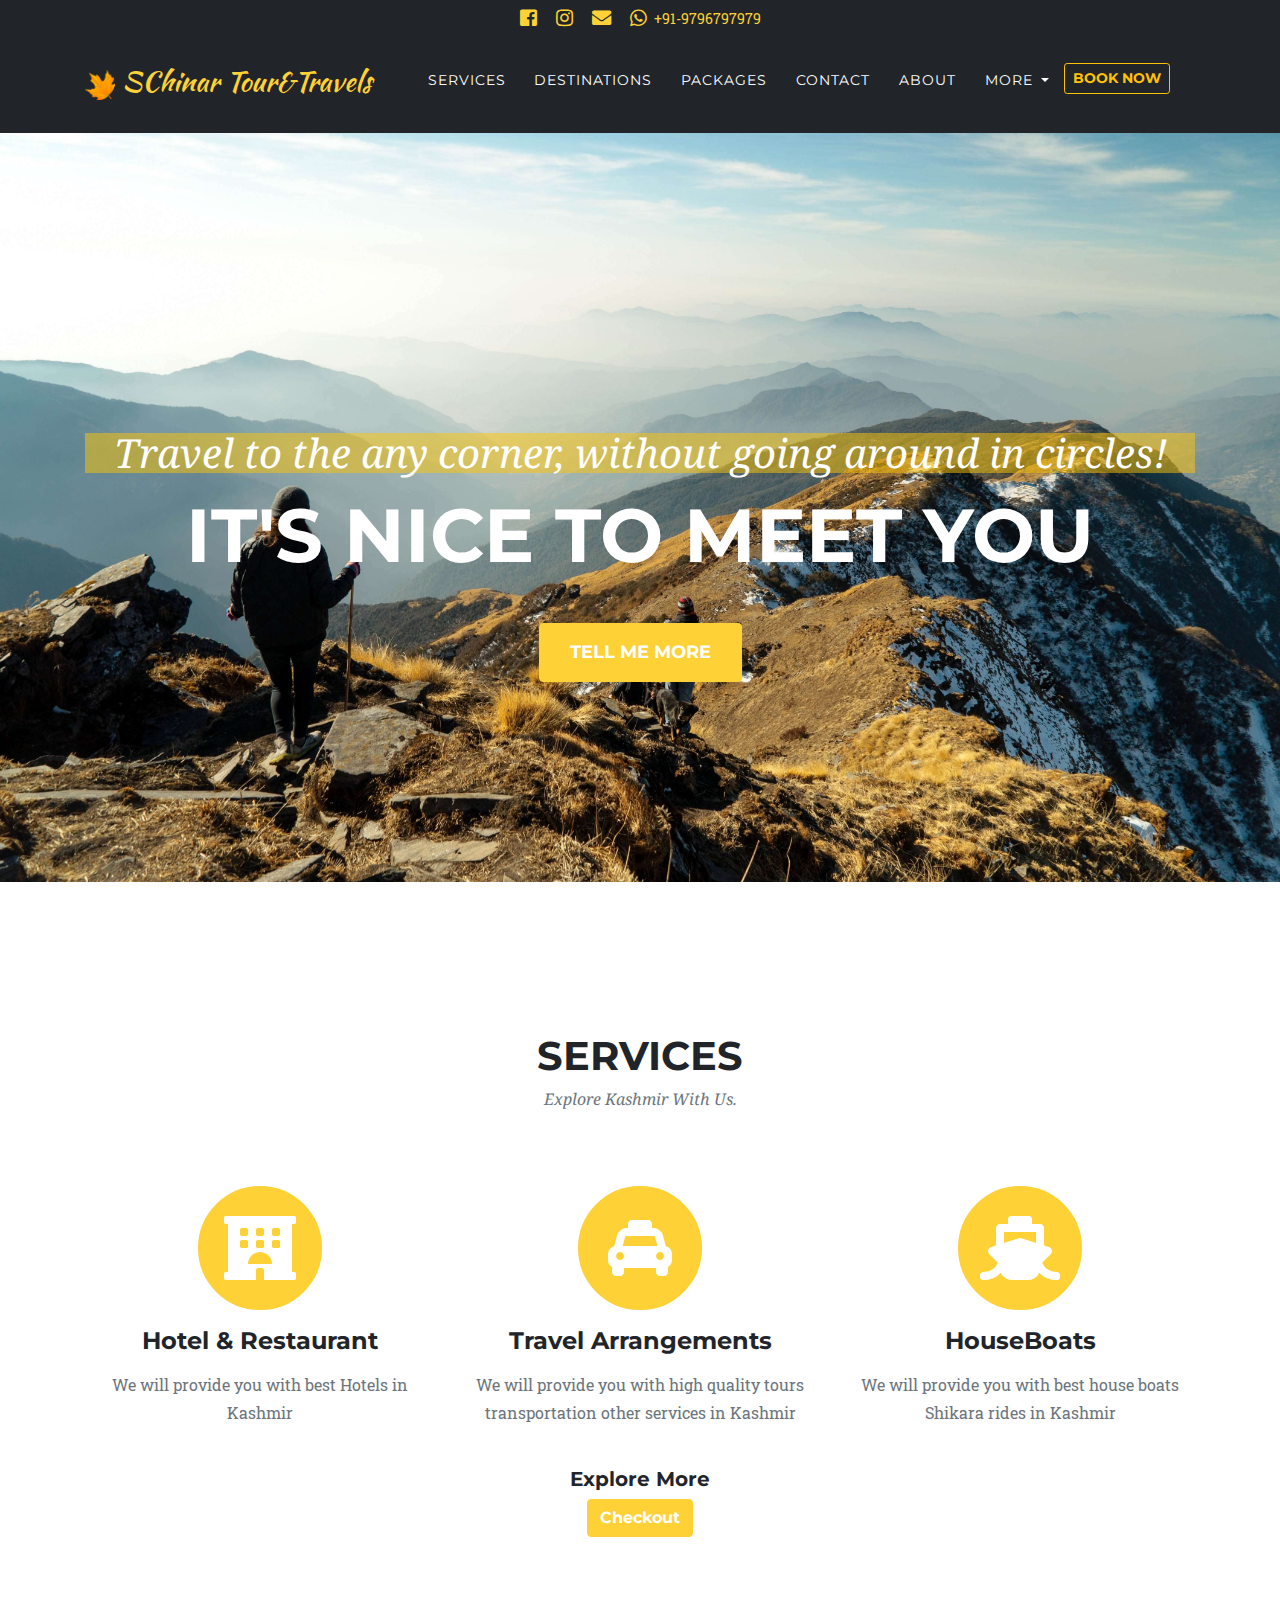
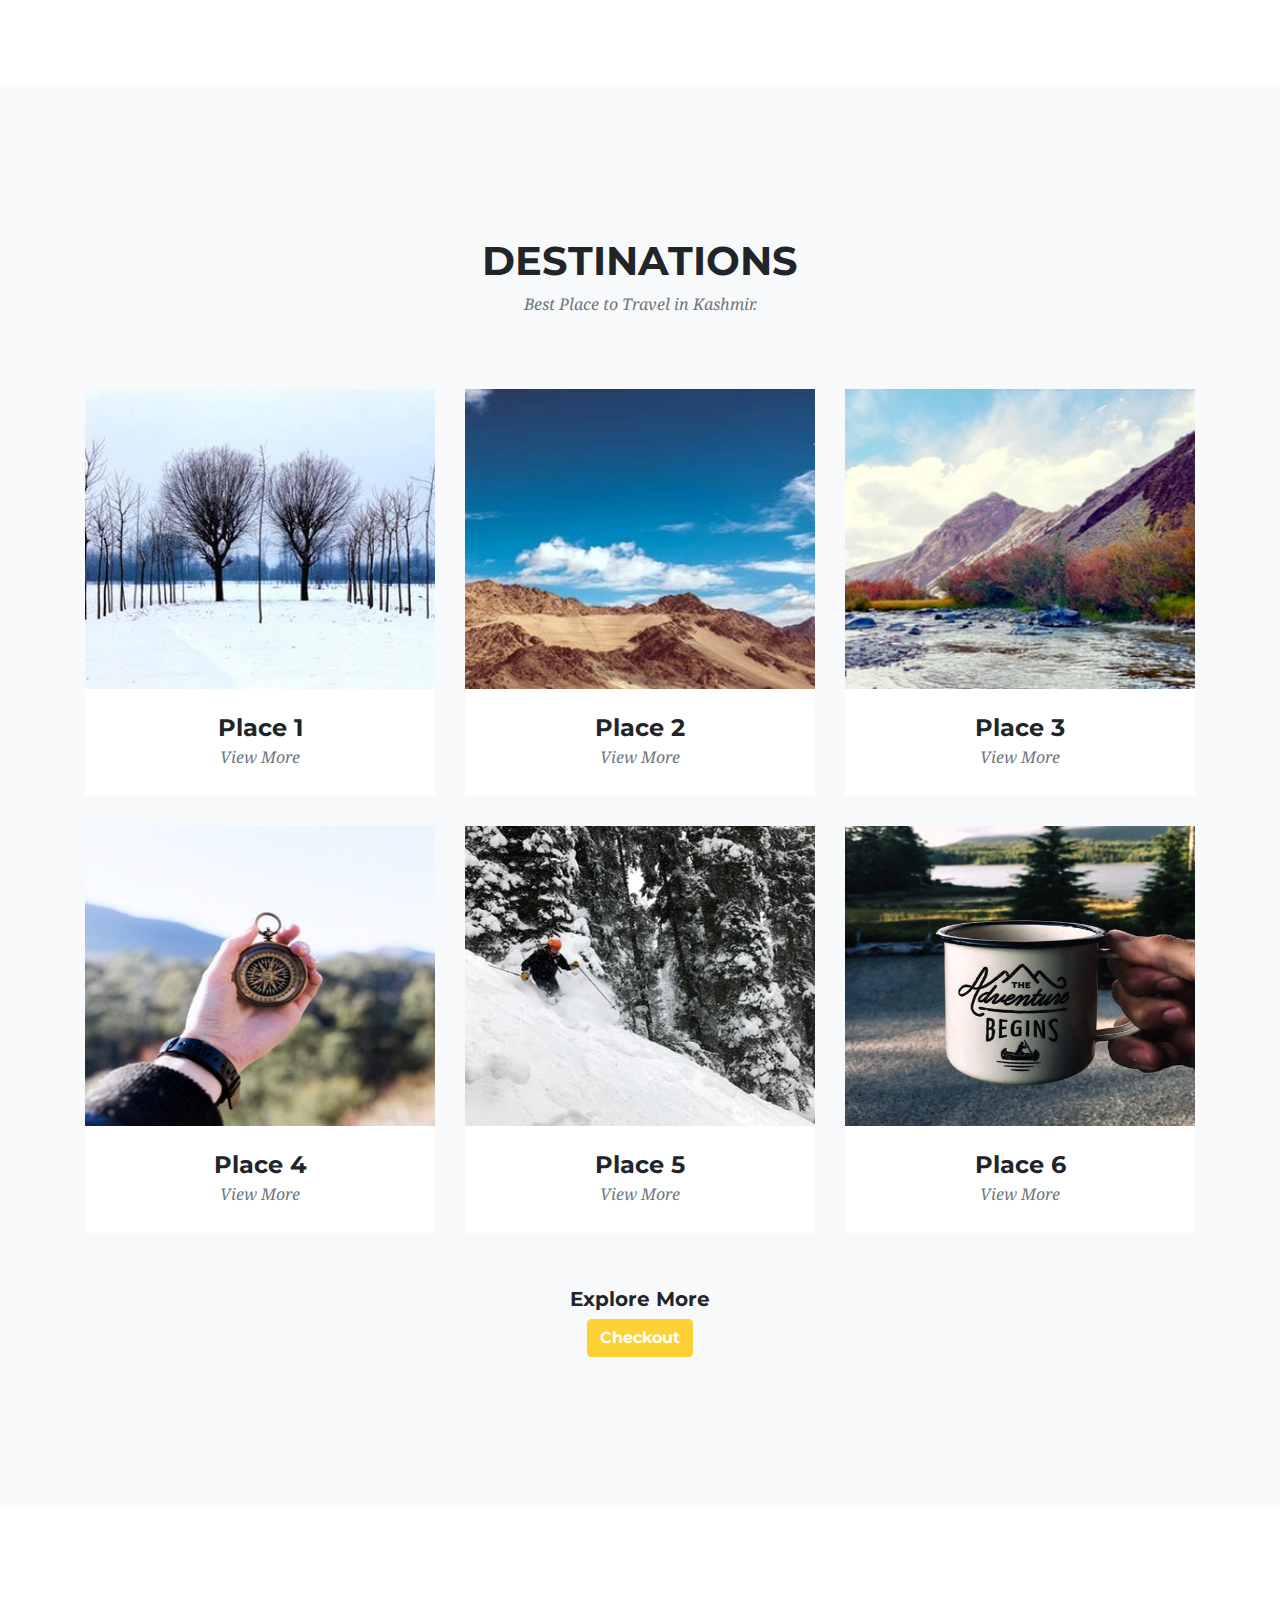
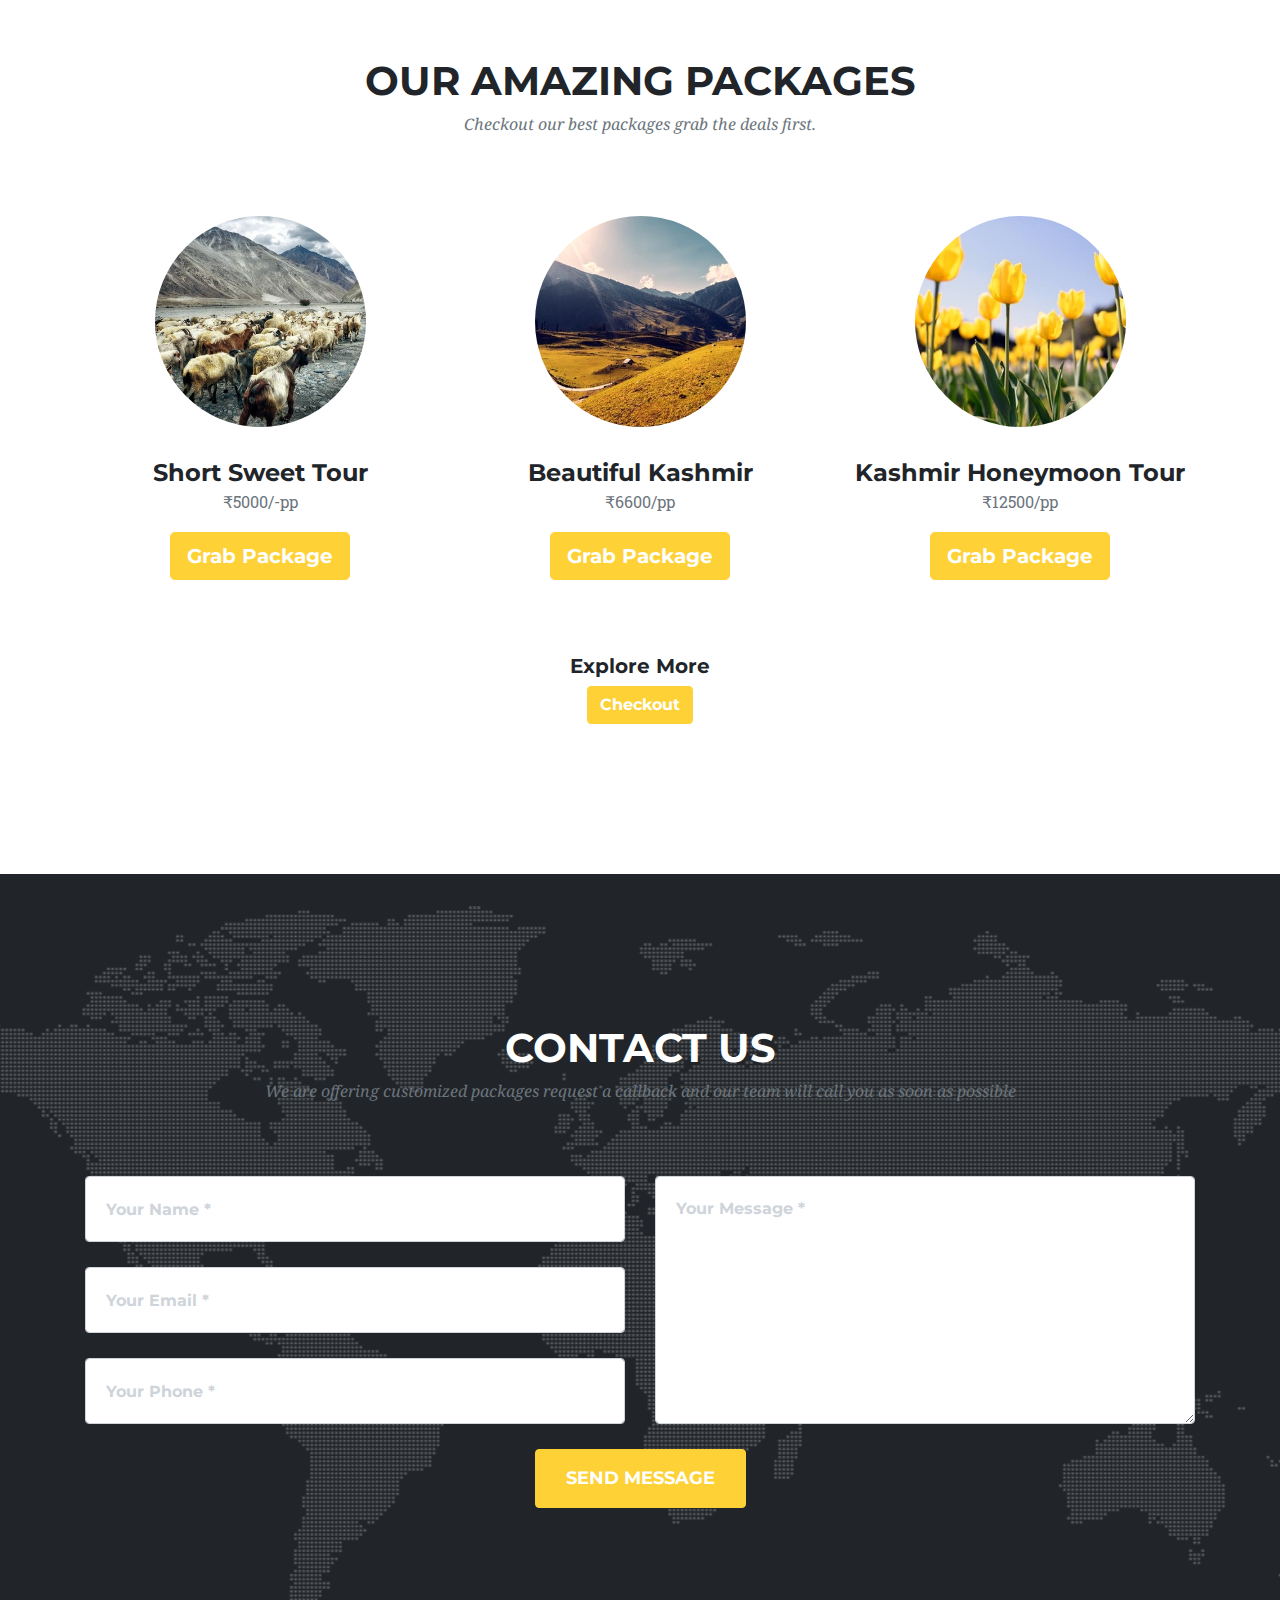
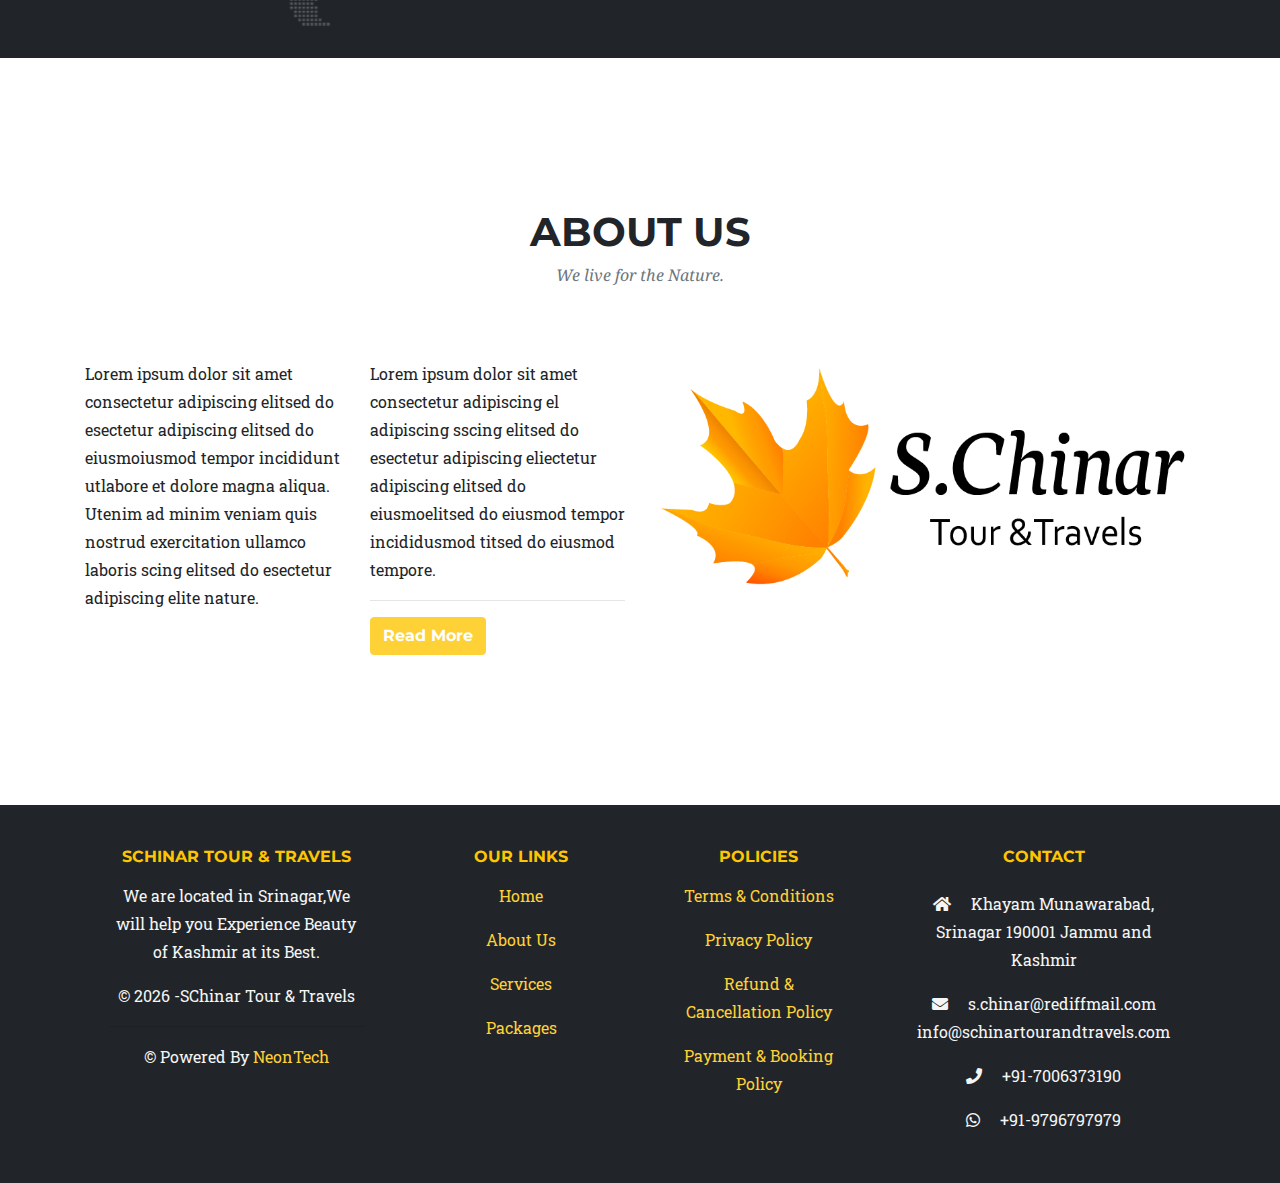
==== commit f2ee1d42: "fixed nav" ====
--- a/index.html
+++ b/index.html
@@ -52,7 +52,7 @@
 	</div>
 
 	<!-- Navigation -->
-	<nav class="navbar navbar-expand-lg navbar-dark sticky-top pt-0 mt-0" role="navigation" id="mainNav">
+	<nav class="navbar navbar-expand-lg navbar-dark sticky-top" id="mainNav">
 		<div class="container">
 			<a class="navbar-brand js-scroll-trigger" href="#page-top"><img src="favicon.png" width="30" height="30"
 					alt="">
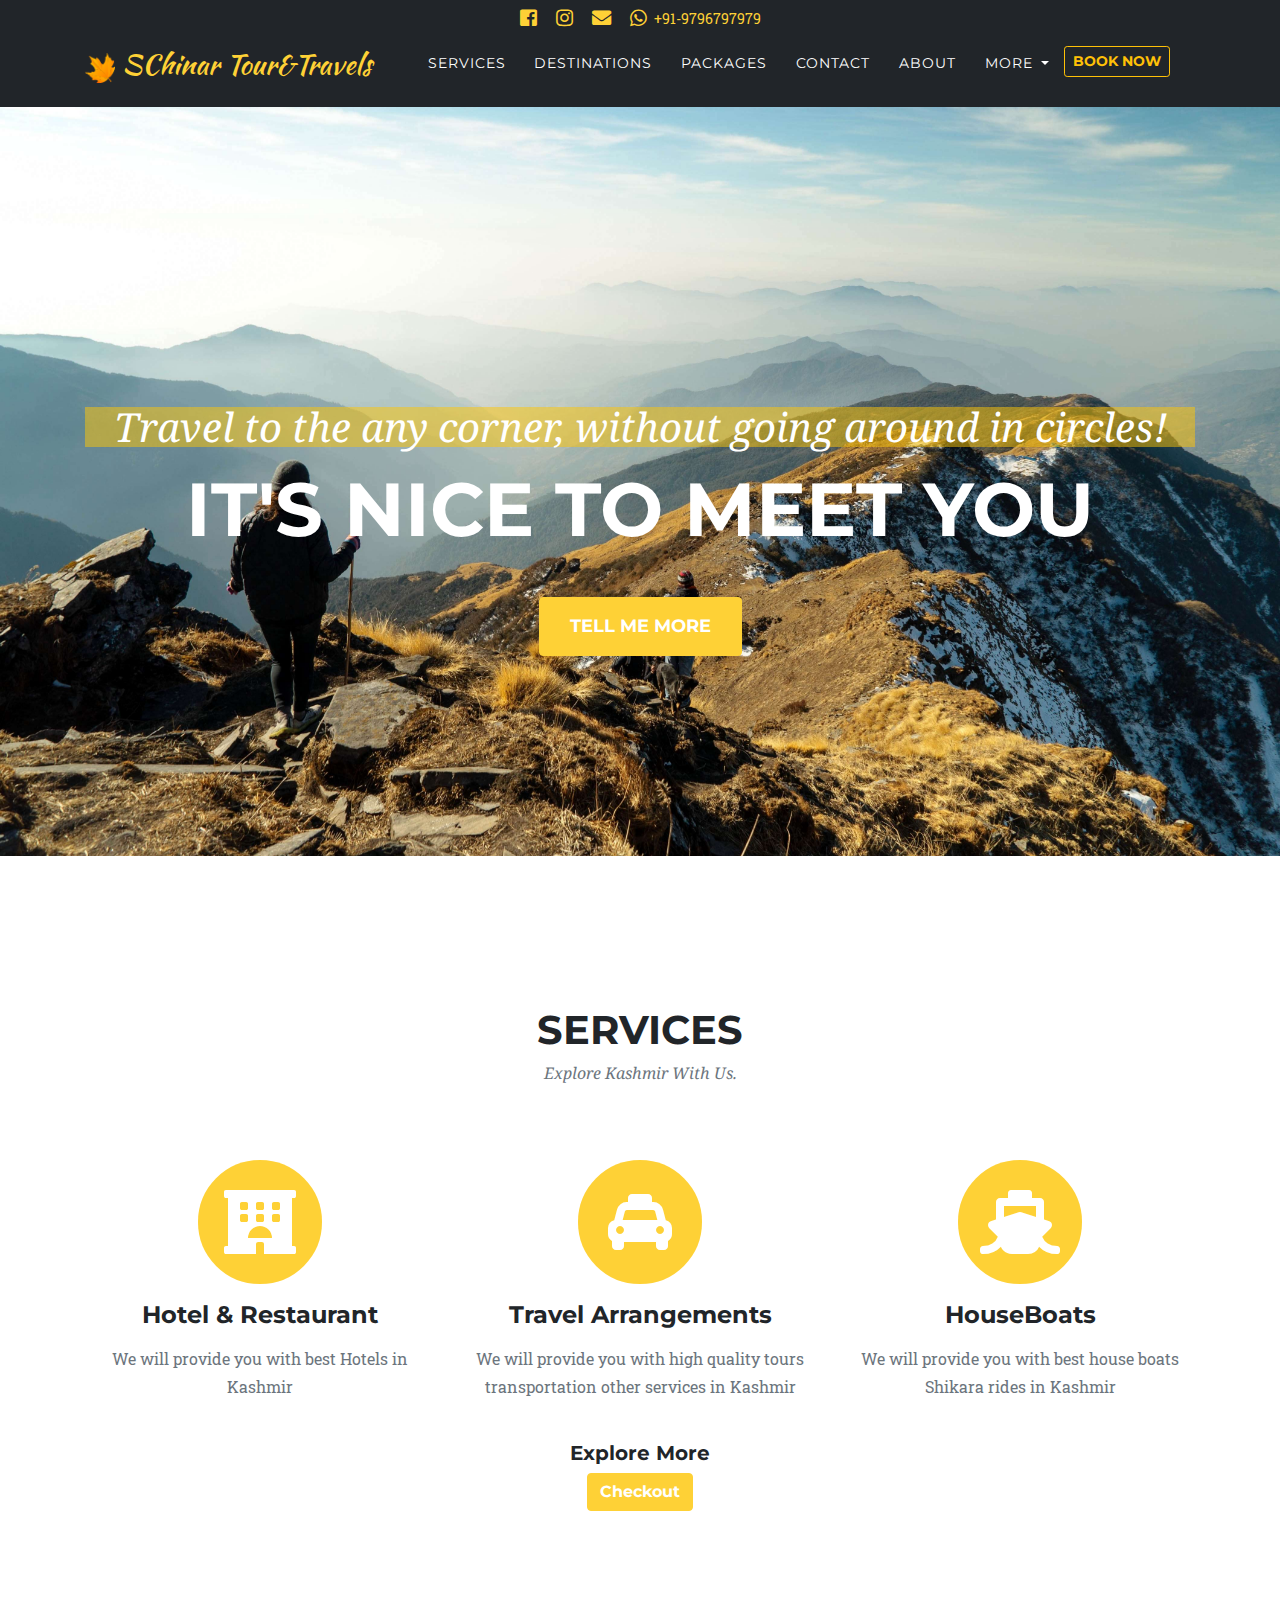
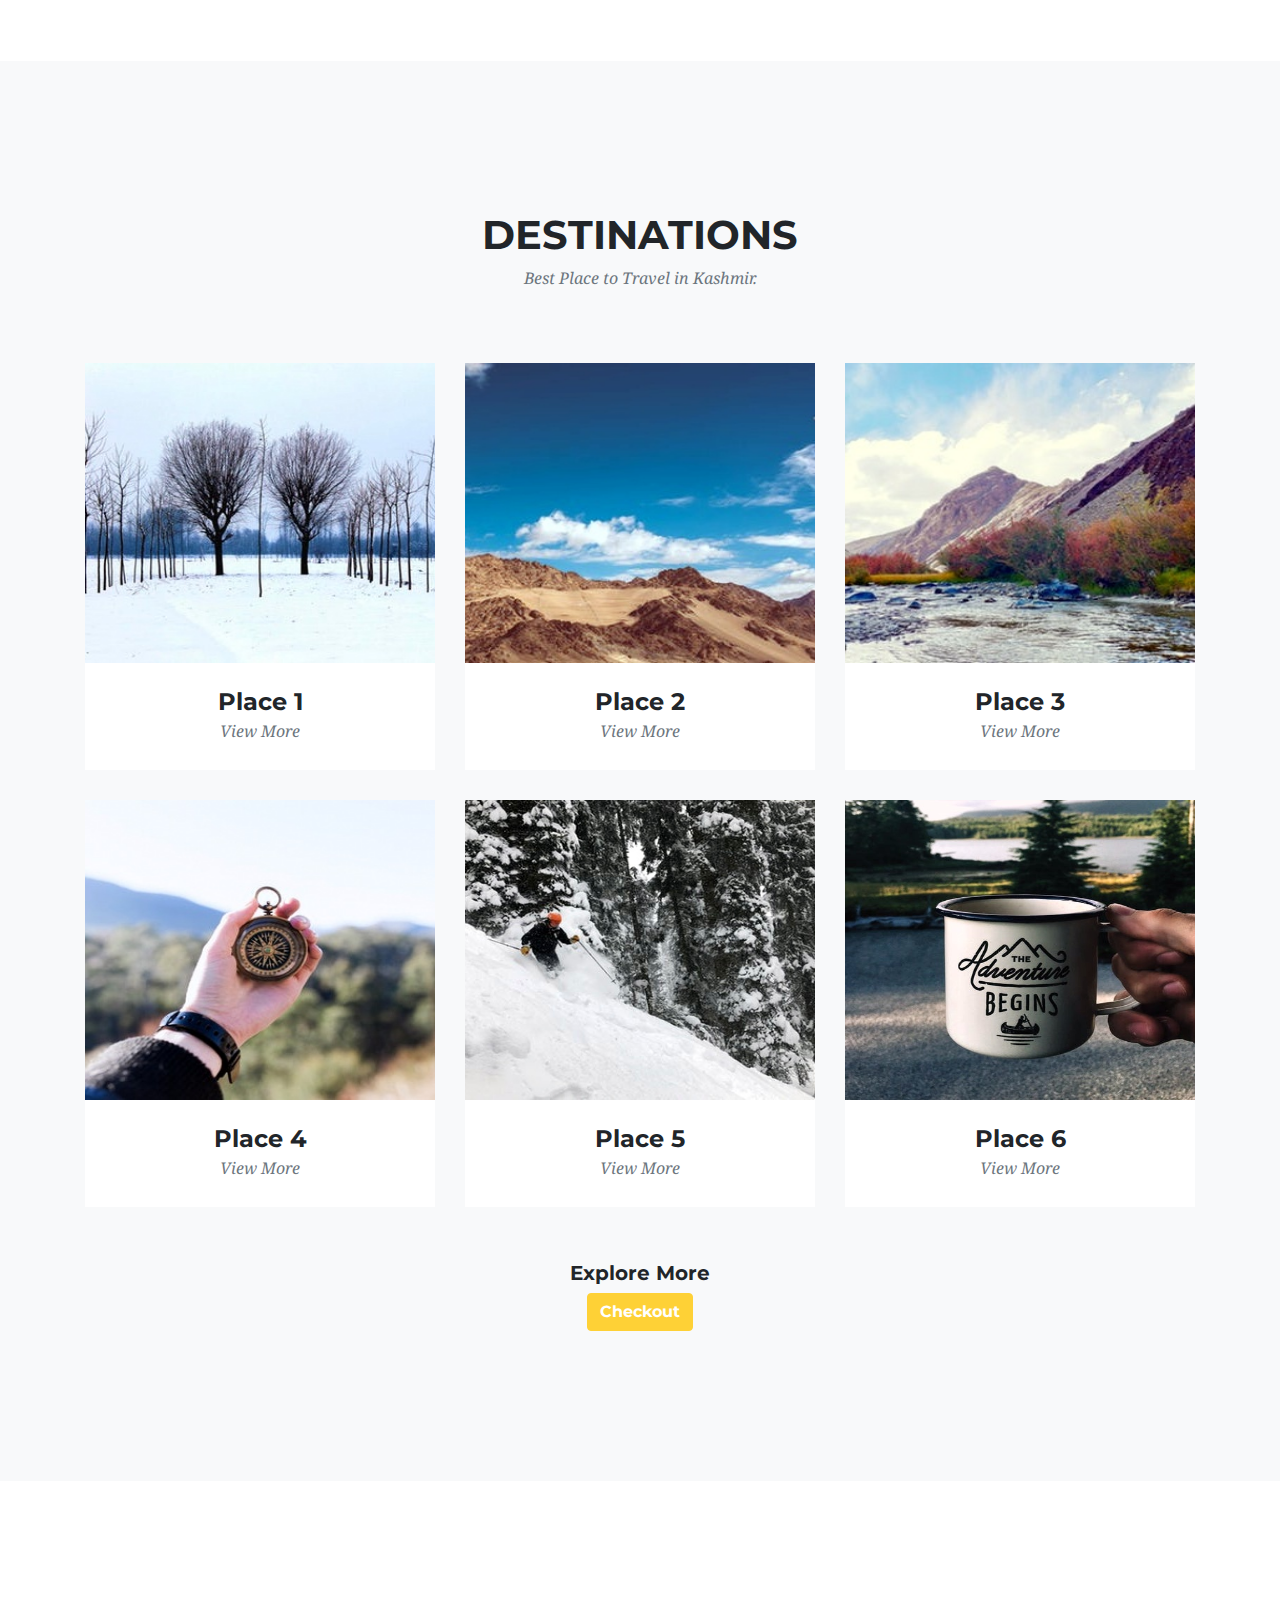
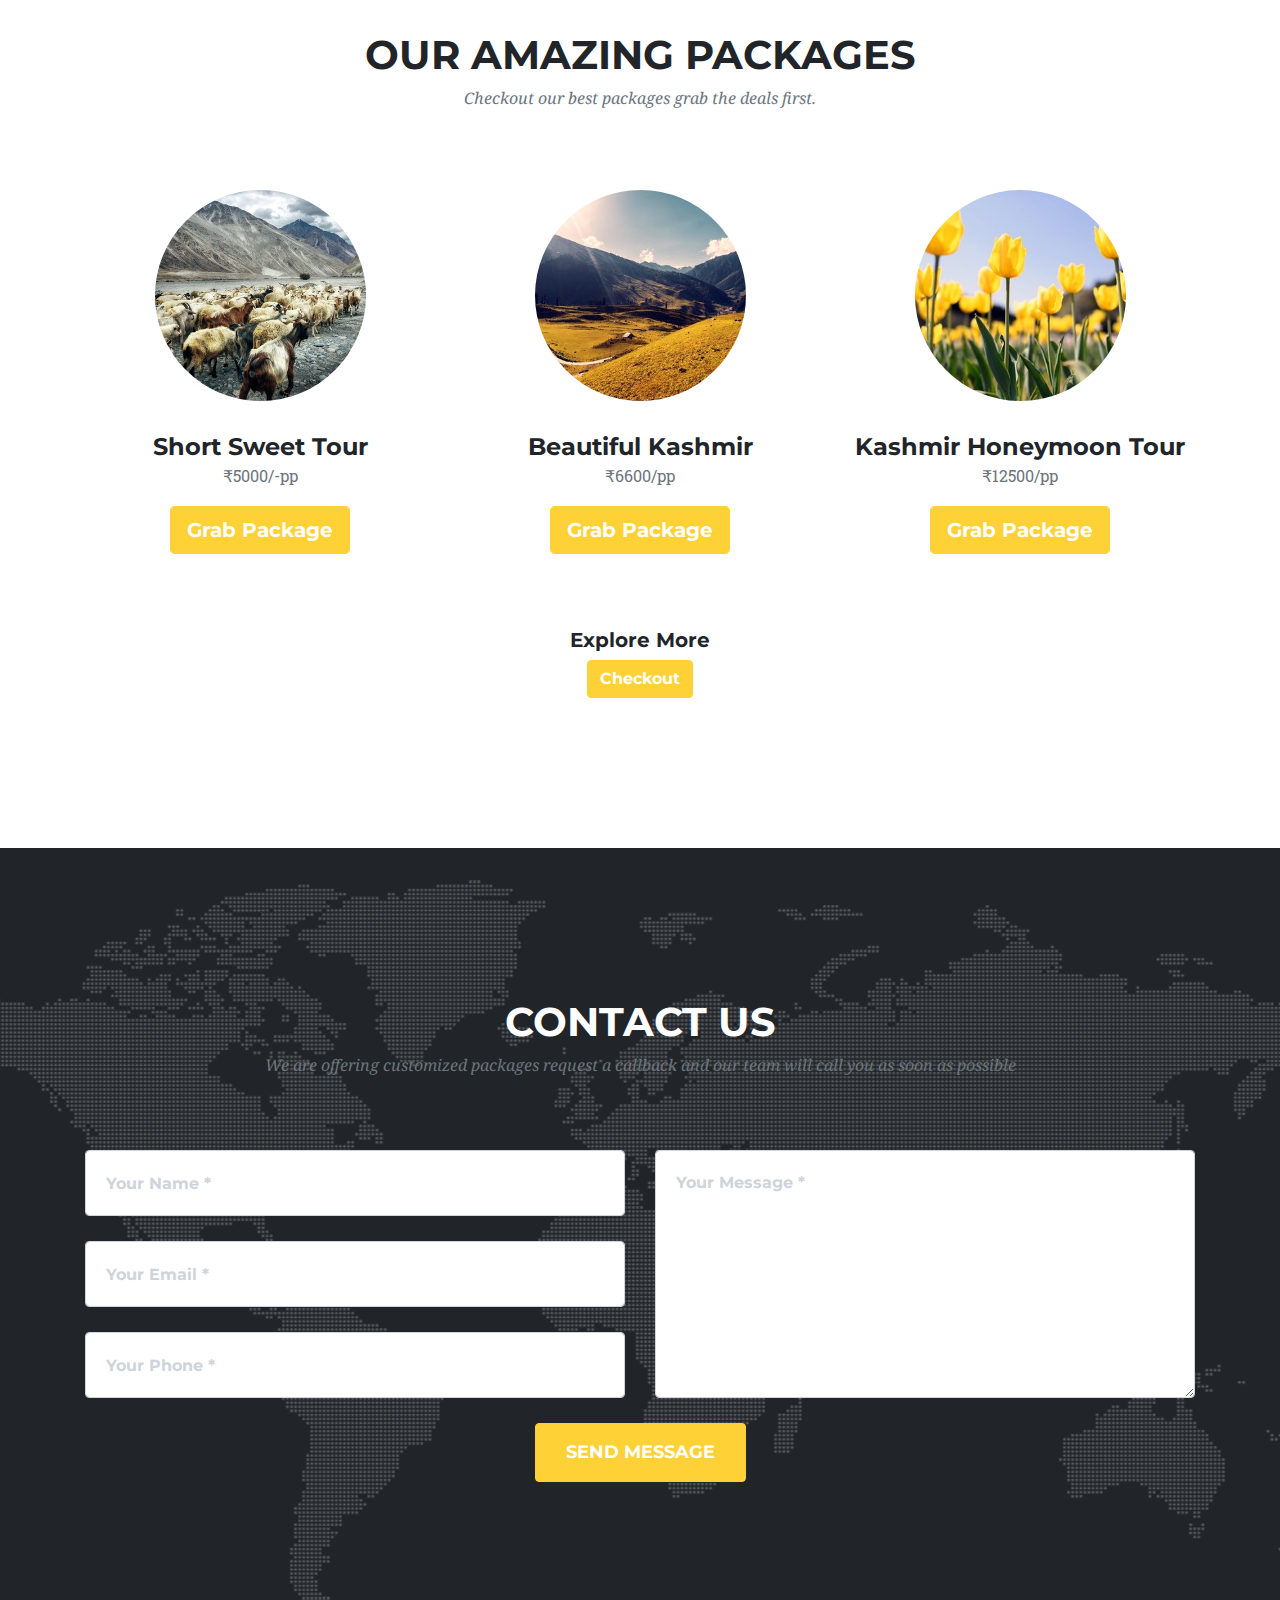
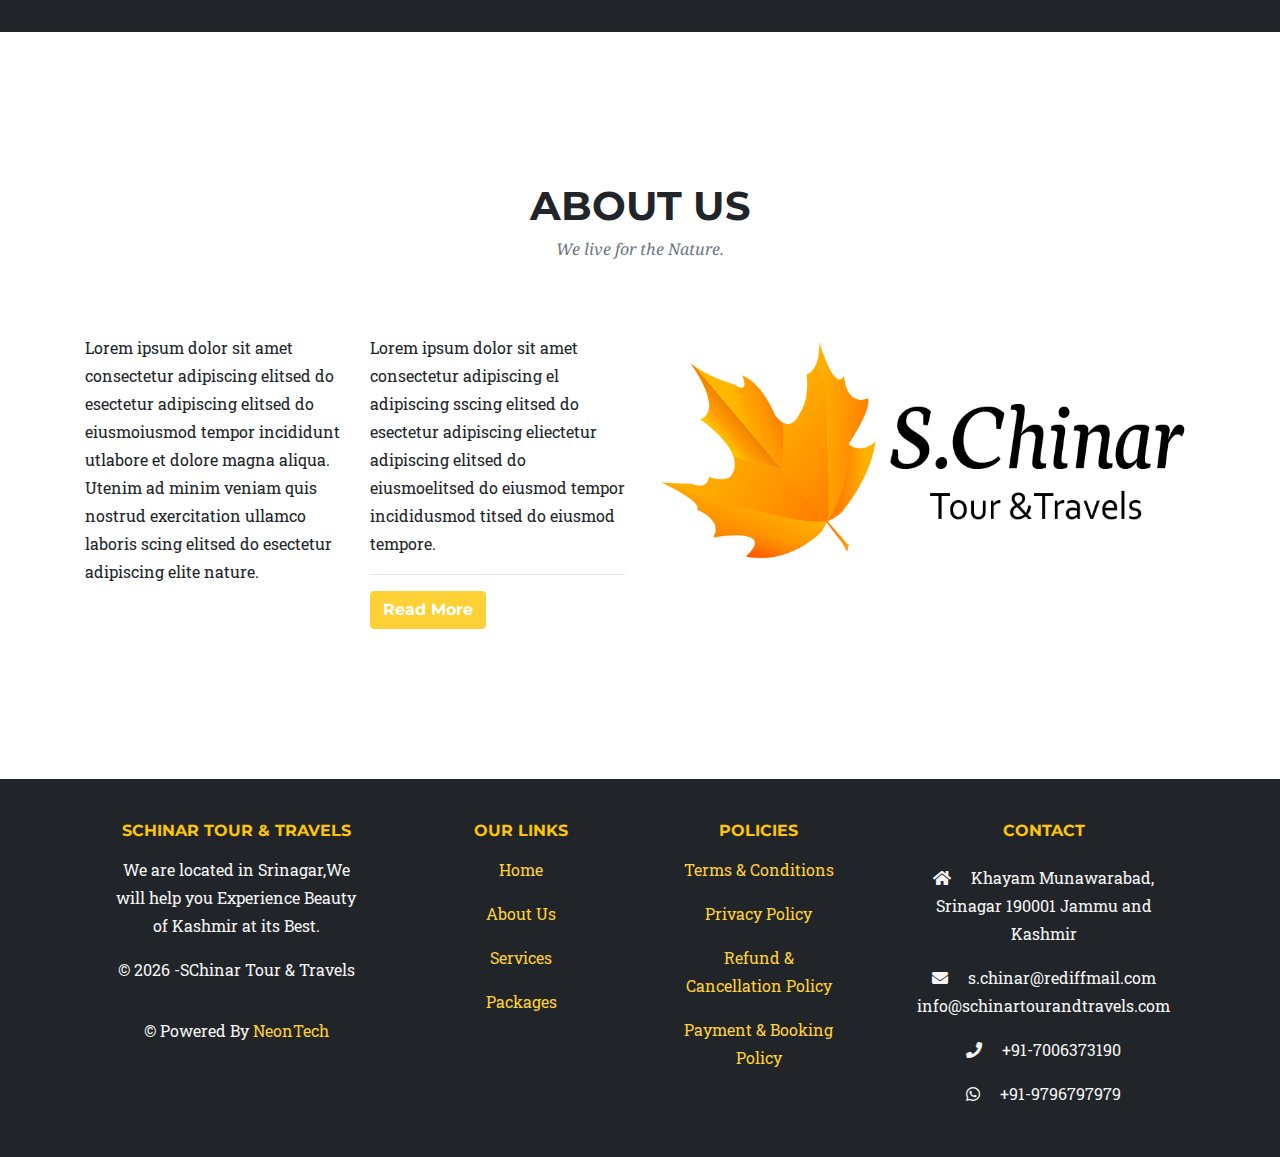
==== commit 50e12572: "added meta tags" ====
--- a/index.html
+++ b/index.html
@@ -7,10 +7,13 @@
 
 	<meta charset="utf-8">
 	<meta name="viewport" content="width=device-width, initial-scale=1, shrink-to-fit=no">
-	<meta name="title" content="schinar tour & travels">
-	<meta name="author" content="schinar">
-	<meta name="description" content="Online Booking , Travel Packages in Kashmir">
-	<meta name="keywords" content=" schinar tour travel,kashmir,booking,hotels,houseboats">
+	<meta http-equiv="x-ua-compatible" content="ie=edge">
+	<meta name="robots" content="index, follow">
+	<link href="index.php" rel="canonical">
+	<meta name="title" content="SChinar Tour & Travels Kashmir | Explore Kashmir">
+	<meta name="description" content="We are Located in Srinagar,We will help you Experience Beauty of Kashmir at its Best.| Hotel & Restaurant
+		Booking , Taxi Booking , Houseboats/Shikaras , Sight Seeing | We Have Best Travel Packages.">
+	<meta name="keywords" content="schinar,schinar tour,schinar travel,travel kashmir">
 	<meta name="theme-color" content="#212529">
 	<meta name="google-site-verification" content="7bc6tCWG-eoxlpi210phcDC7NHhctaHxNTLH23aqH6U" />
 
@@ -38,12 +41,13 @@
 <body id="page-top">
 
 	<!-- Info bar -->
-	<div class="alert alert-light text-center mb-0 pt-2 pb-0" role="alert">
+	<div class="alert alert-light text-center mb-0 mt-0 pt-2 pb-0" role="alert">
 
 		<a href="https://www.facebook.com/Schinar/" target="_blank" rel="noopener"><i
 				class="fab fa-facebook-square fa-lg mr-3"></i></a>
 
-		<a href="#" target="_blank" rel=" noopener"><i class="fab fa-instagram fa-lg mr-3"></i></a>
+		<a href="https://www.instagram.com/schinartourandtravels/" target="_blank" rel=" noopener"><i
+				class="fab fa-instagram fa-lg mr-3"></i></a>
 
 		<a href="mailto:s.chinar@rediffmail.com?Subject=Hello%20There" target="_top" rel="noopener"><i
 				class="fas fa-envelope fa-lg mr-3"></i></a>
@@ -52,7 +56,7 @@
 	</div>
 
 	<!-- Navigation -->
-	<nav class="navbar navbar-expand-lg navbar-dark sticky-top" id="mainNav">
+	<nav class="navbar navbar-expand-lg navbar-dark sticky-top mt-0 mb-0 pt-2 pb-3" role="navigation" id="mainNav">
 		<div class="container">
 			<a class="navbar-brand js-scroll-trigger" href="#page-top"><img src="favicon.png" width="30" height="30"
 					alt="">
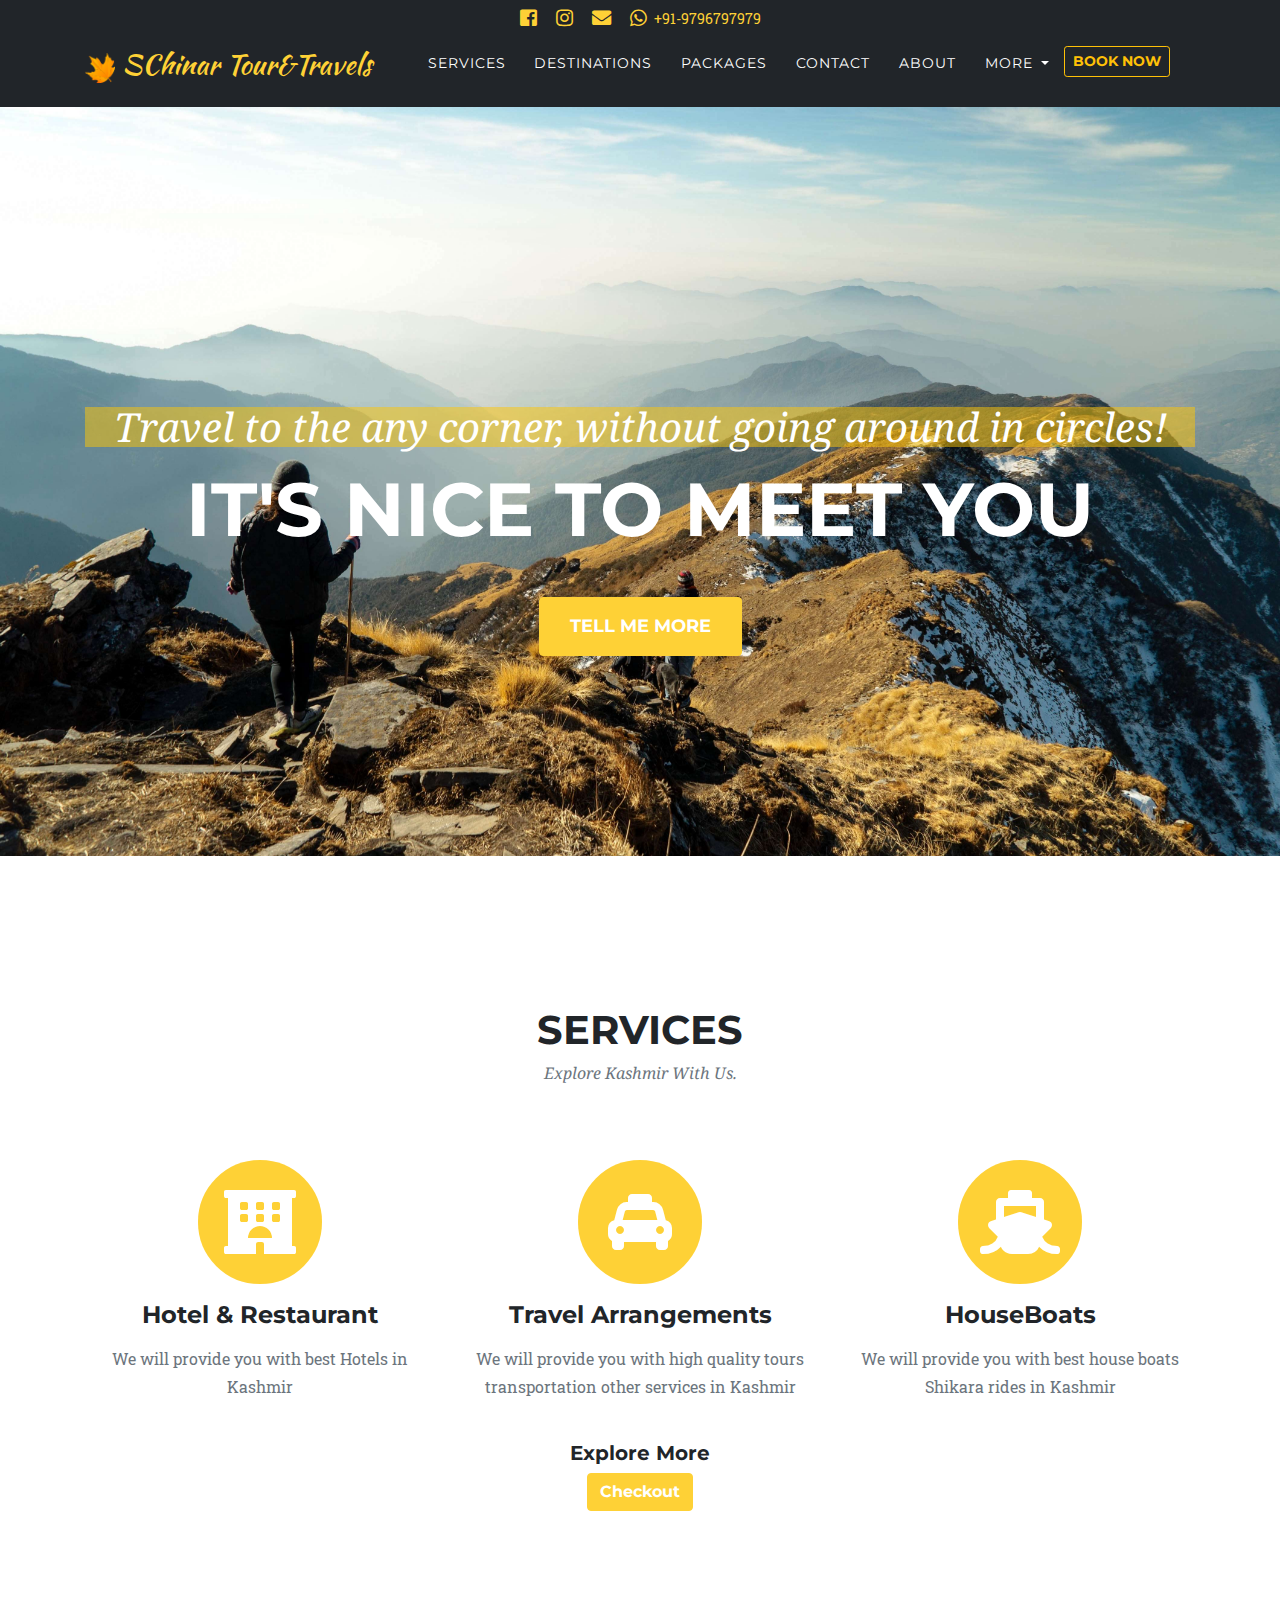
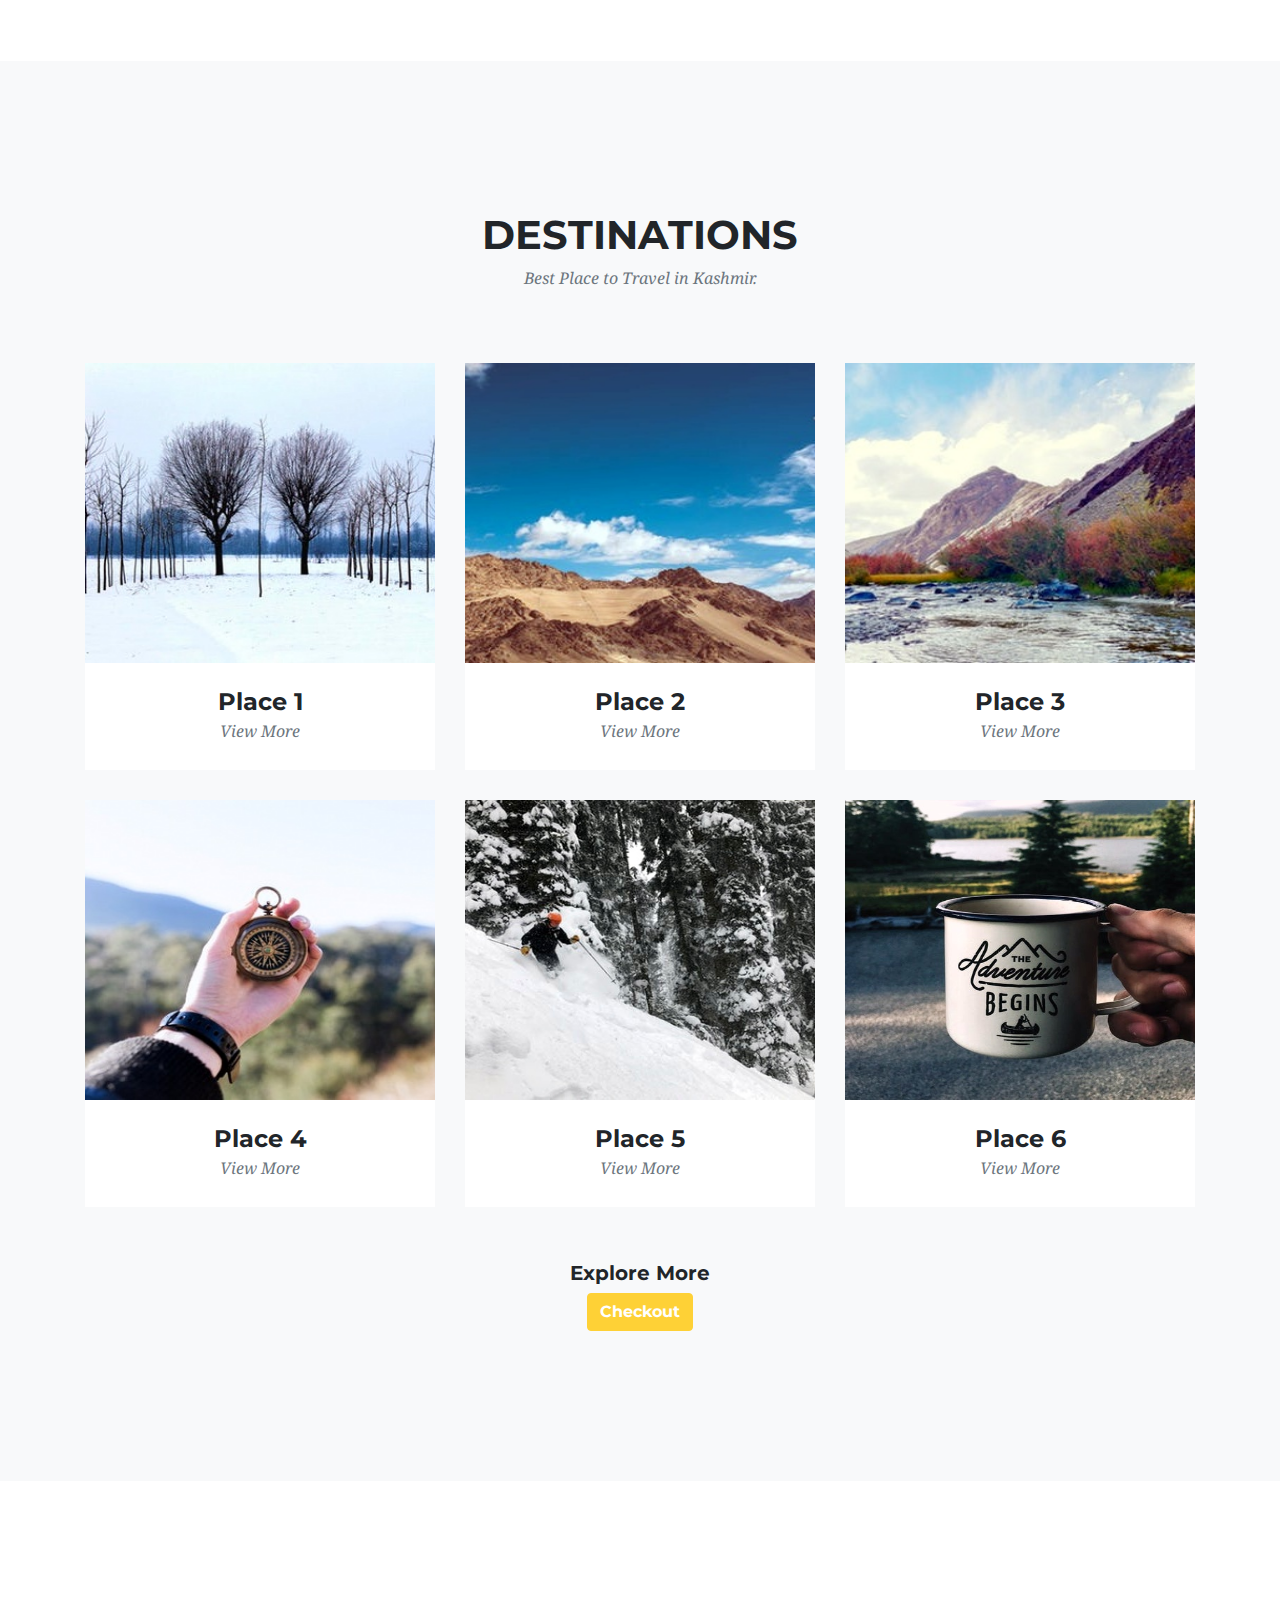
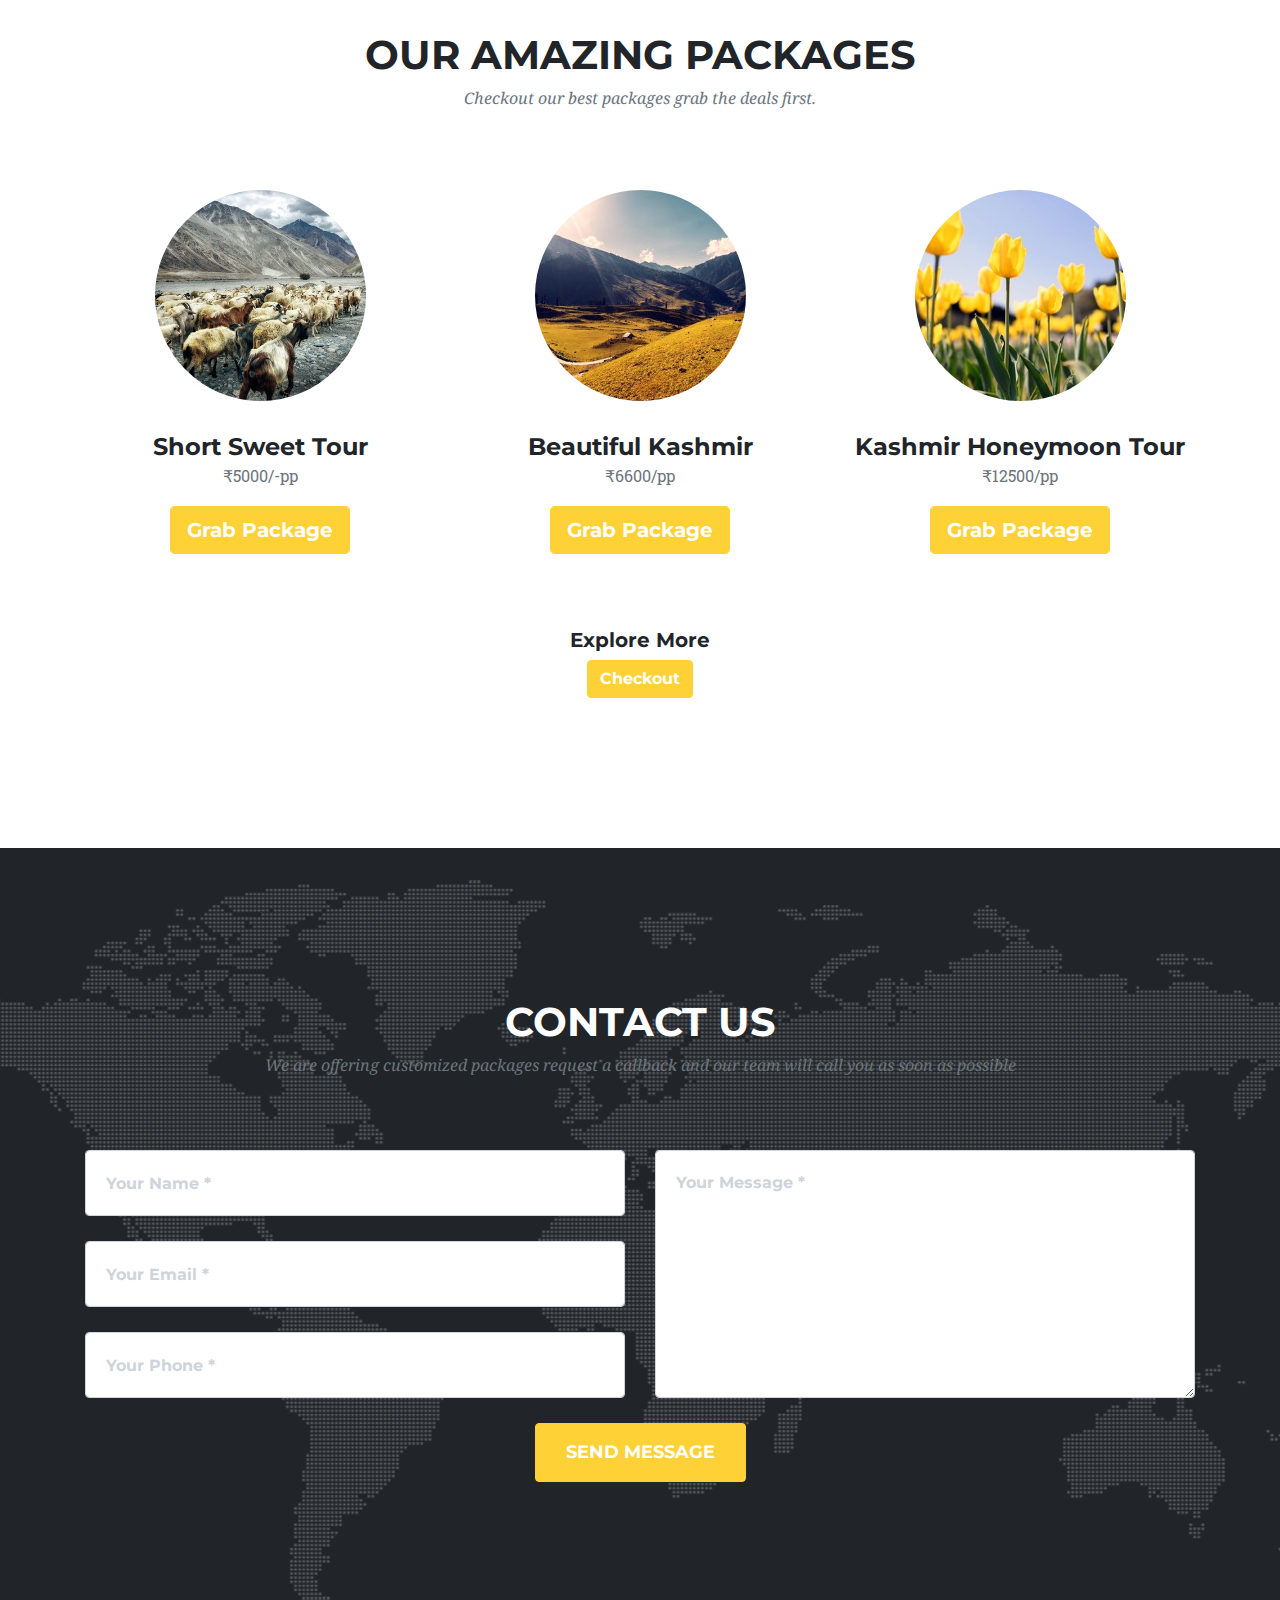
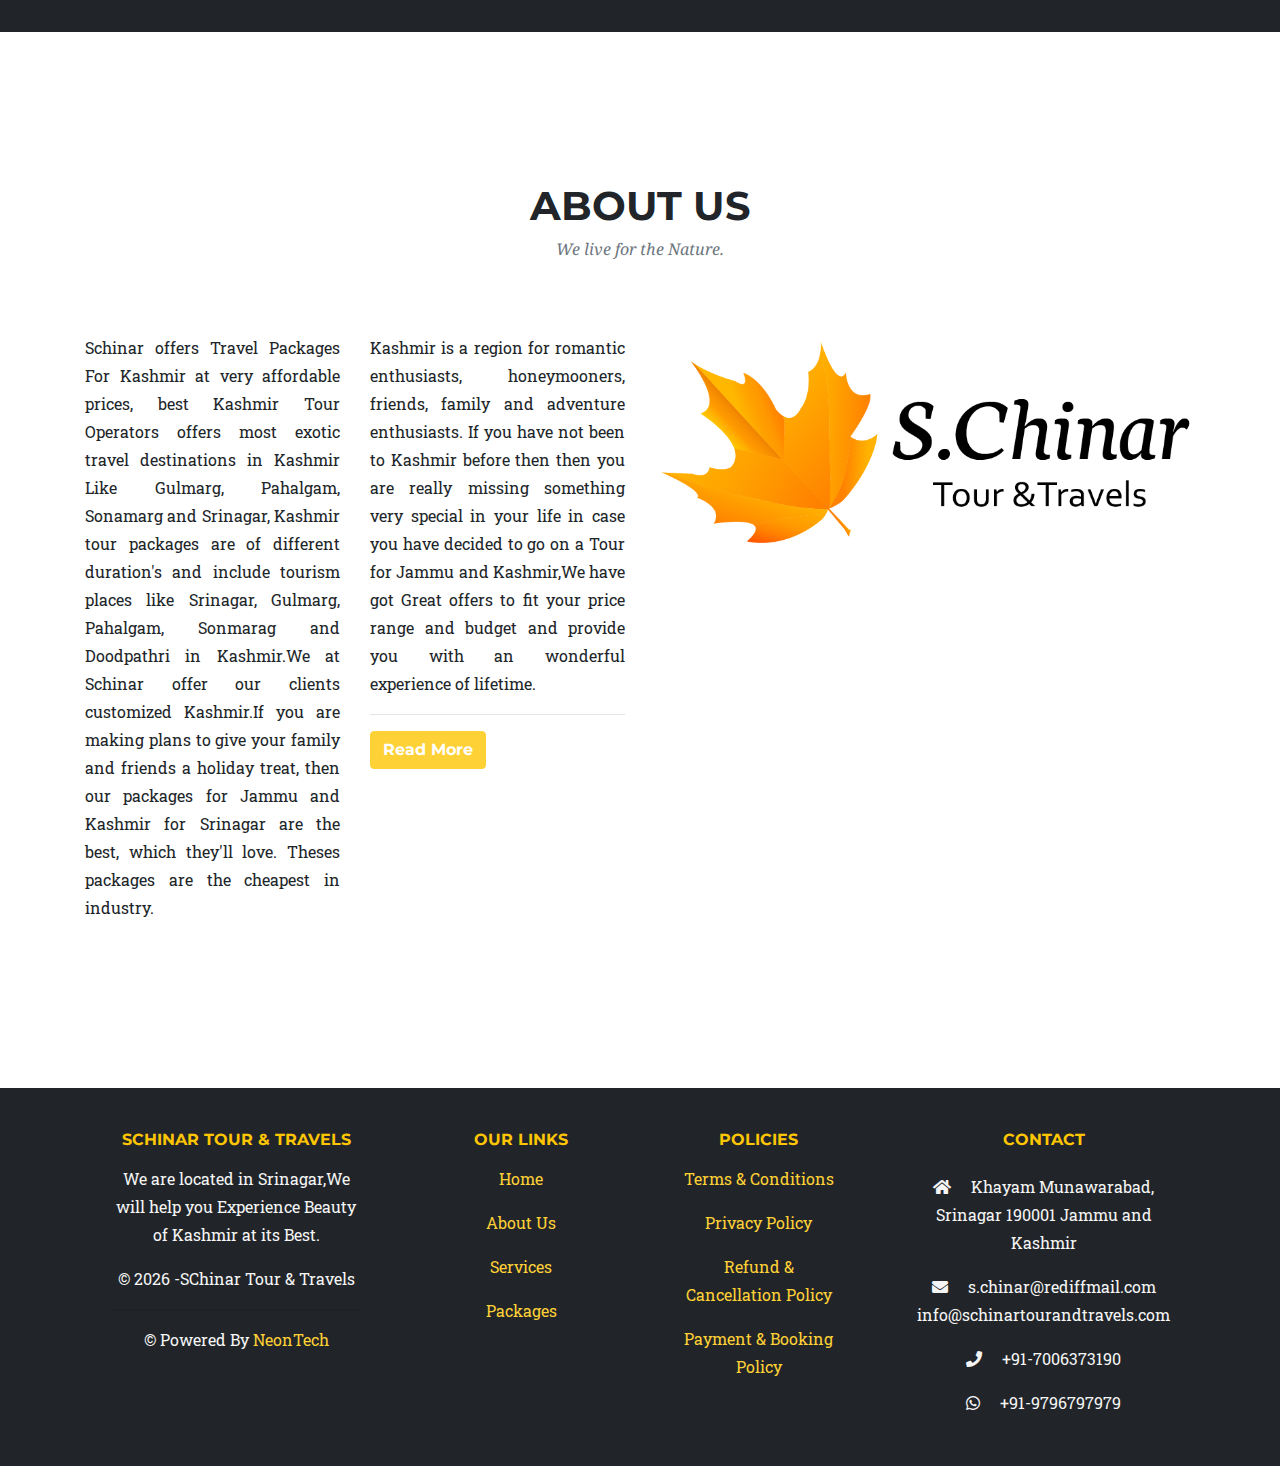
==== commit edb78371: "added about" ====
--- a/index.html
+++ b/index.html
@@ -11,8 +11,8 @@
 	<meta name="robots" content="index, follow">
 	<link href="index.php" rel="canonical">
 	<meta name="title" content="SChinar Tour & Travels Kashmir | Explore Kashmir">
-	<meta name="description" content="We are Located in Srinagar,We will help you Experience Beauty of Kashmir at its Best.| Hotel & Restaurant
-		Booking , Taxi Booking , Houseboats/Shikaras , Sight Seeing | We Have Best Travel Packages.">
+	<meta name="description"
+		content="We are Located in Srinagar (Tour Operator in Kashmir), schinar is a leading Tour and Travel company in Kashmir, Where you can Visit Nubra Valley, Drass, Kargil and Zanskar. We will help you Experience Beauty of Kashmir at its Best.| Hotel & Restaurant Booking , Taxi Booking ,Houseboats/Shikaras , Sight Seeing | We Have Best Travel Packages.">
 	<meta name="keywords" content="schinar,schinar tour,schinar travel,travel kashmir">
 	<meta name="theme-color" content="#212529">
 	<meta name="google-site-verification" content="7bc6tCWG-eoxlpi210phcDC7NHhctaHxNTLH23aqH6U" />
@@ -379,28 +379,35 @@
 			</div>
 			<div class="row">
 				<div class="col-lg-3">
-					<p>
-						Lorem ipsum dolor sit amet consectetur adipiscing elitsed do esectetur adipiscing elitsed do
-						eiusmoiusmod
-						tempor
-						incididunt utlabore et dolore magna aliqua.
-						Utenim ad minim veniam quis nostrud exercitation ullamco laboris scing elitsed do esectetur
-						adipiscing elite
-						nature.
+					<p class="text-justify">
+						Schinar offers Travel Packages For Kashmir at very affordable prices, best Kashmir Tour
+						Operators offers most
+						exotic travel destinations in Kashmir Like Gulmarg, Pahalgam, Sonamarg and Srinagar, Kashmir
+						tour packages are of
+						different duration's and include tourism places like Srinagar, Gulmarg, Pahalgam, Sonmarag and
+						Doodpathri in Kashmir.We at Schinar offer our clients customized Kashmir.If you are making plans
+						to give your family and friends a holiday treat, then our packages for
+						Jammu and Kashmir for
+						Srinagar are the best, which they'll love. Theses packages are the cheapest in industry.
 					</p>
 				</div>
 				<div class="col-lg-3 no-margin-md">
-					<p>
-						Lorem ipsum dolor sit amet consectetur adipiscing el adipiscing sscing elitsed do esectetur
-						adipiscing
-						eliectetur
-						adipiscing elitsed do eiusmoelitsed do eiusmod tempor incididusmod titsed do eiusmod tempore.
+					<p class="text-justify">
+						Kashmir
+						is a region for
+						romantic enthusiasts, honeymooners, friends, family and adventure enthusiasts. If you have not
+						been to
+						Kashmir before then then you are really missing something very special in your life in case you
+						have decided to go on a
+						Tour for Jammu and Kashmir,We have got Great offers to fit your price range and budget and
+						provide you with an wonderful
+						experience of lifetime.
 					</p>
 					<hr class="space-sm" />
 					<a class="btn btn-primary" href="about.html" role="button">Read More</a>
 				</div>
 				<div class="col-lg-6">
-					<img src="img/logo.png" alt="about" height="80%" width="99%">
+					<img src="img/logo.png" alt="about" height="220" width="100%">
 
 				</div>
 			</div>
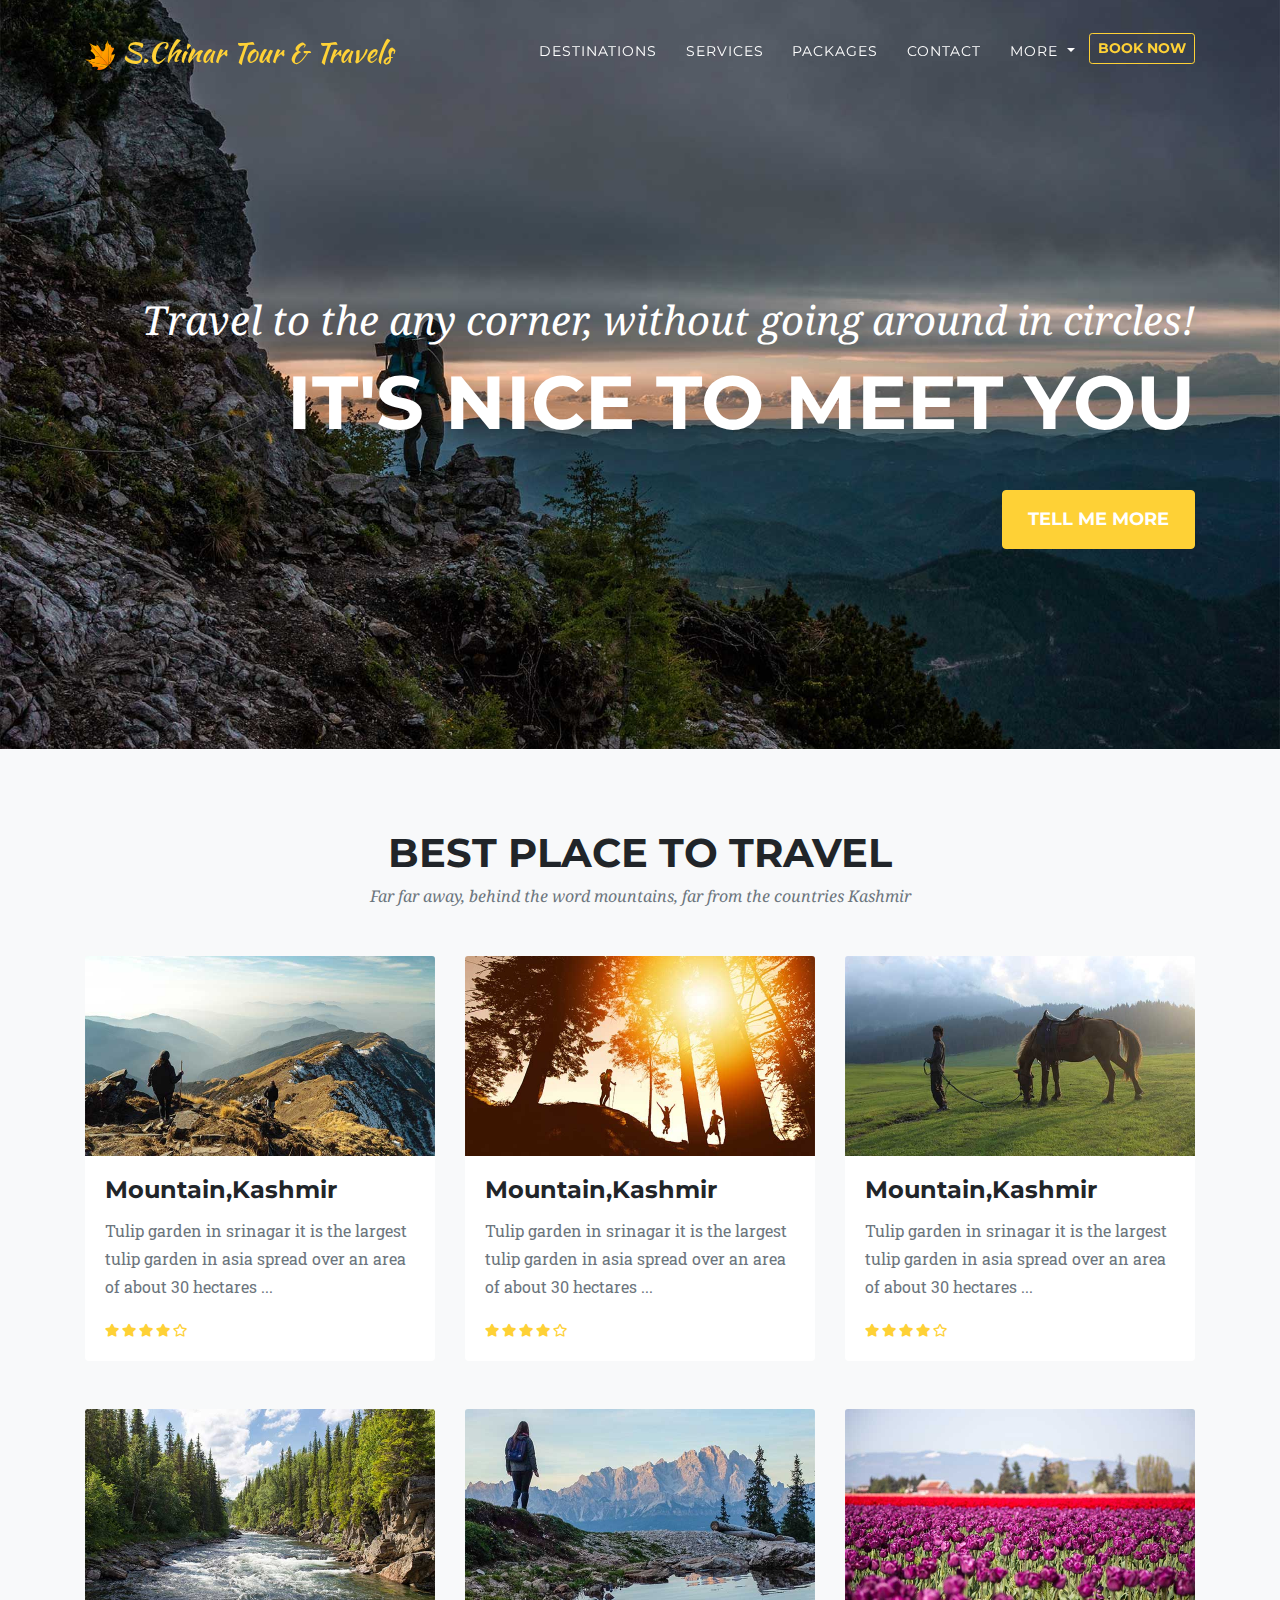
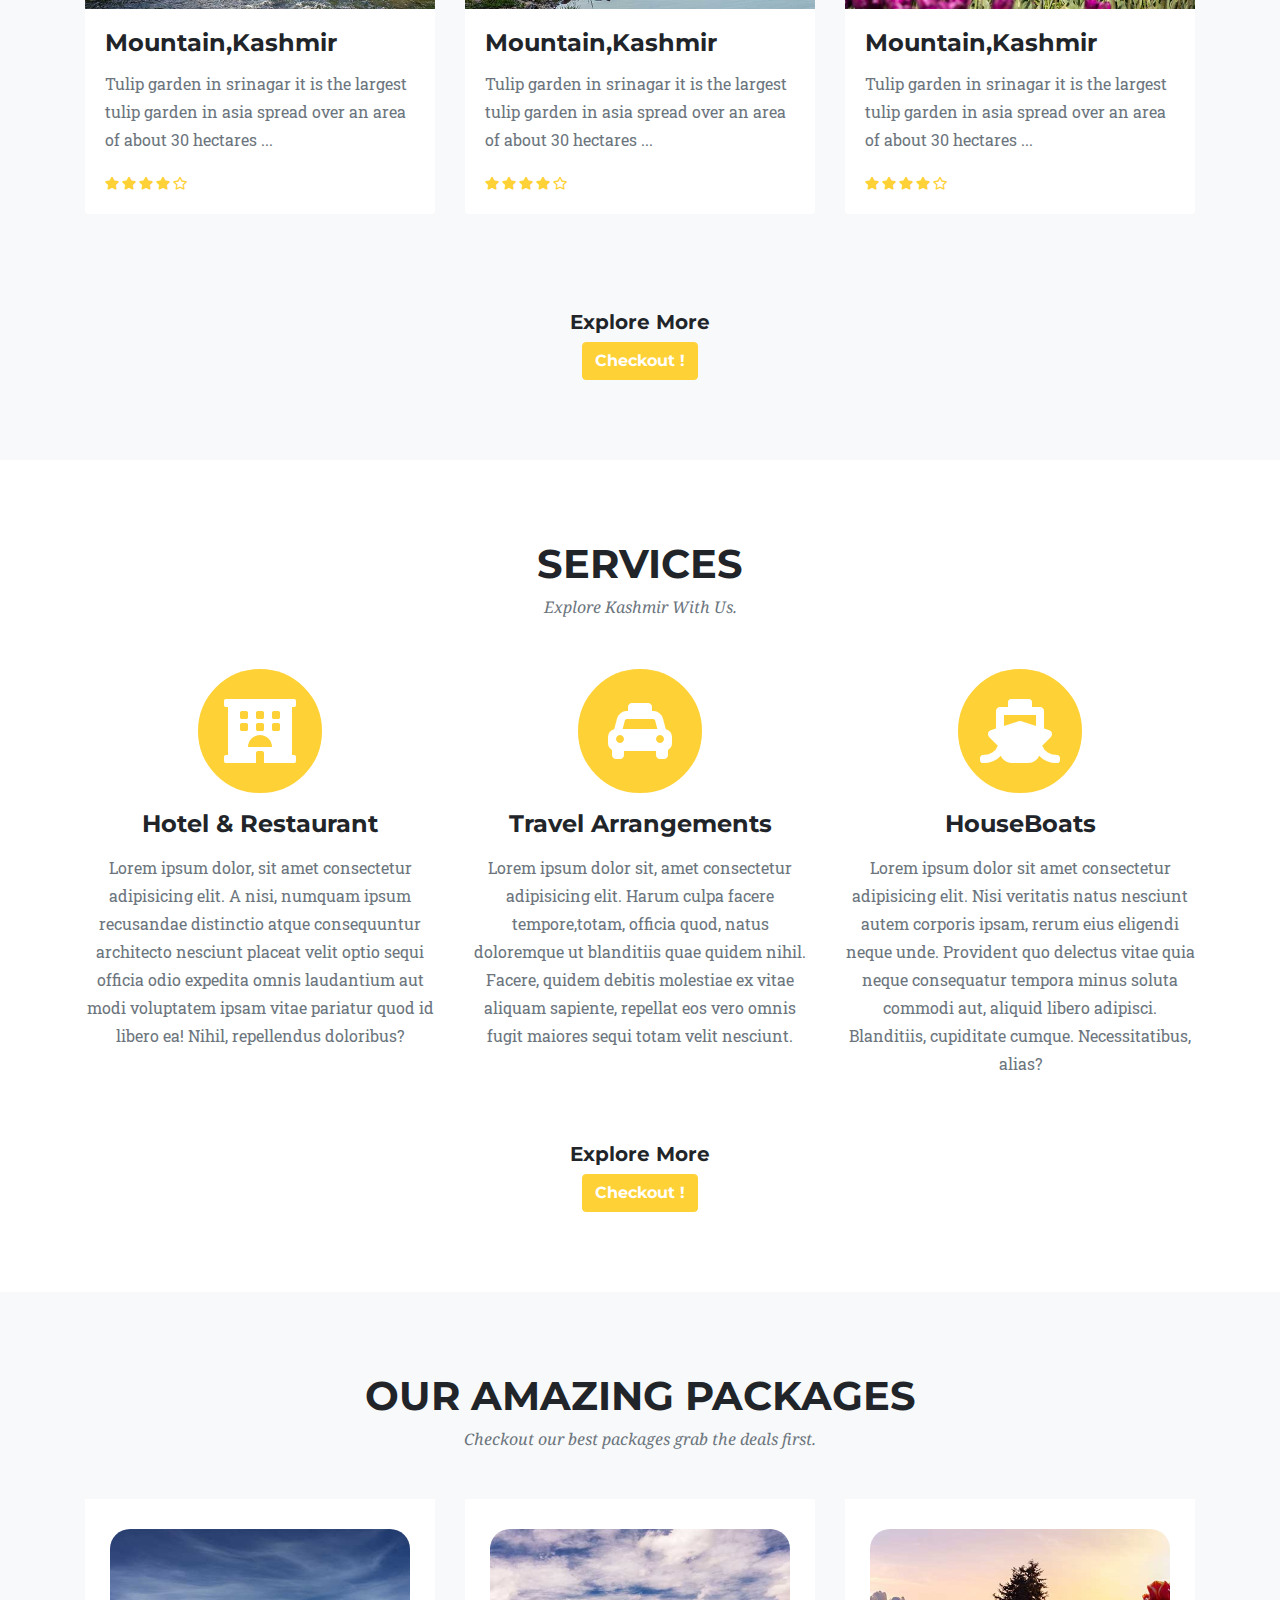
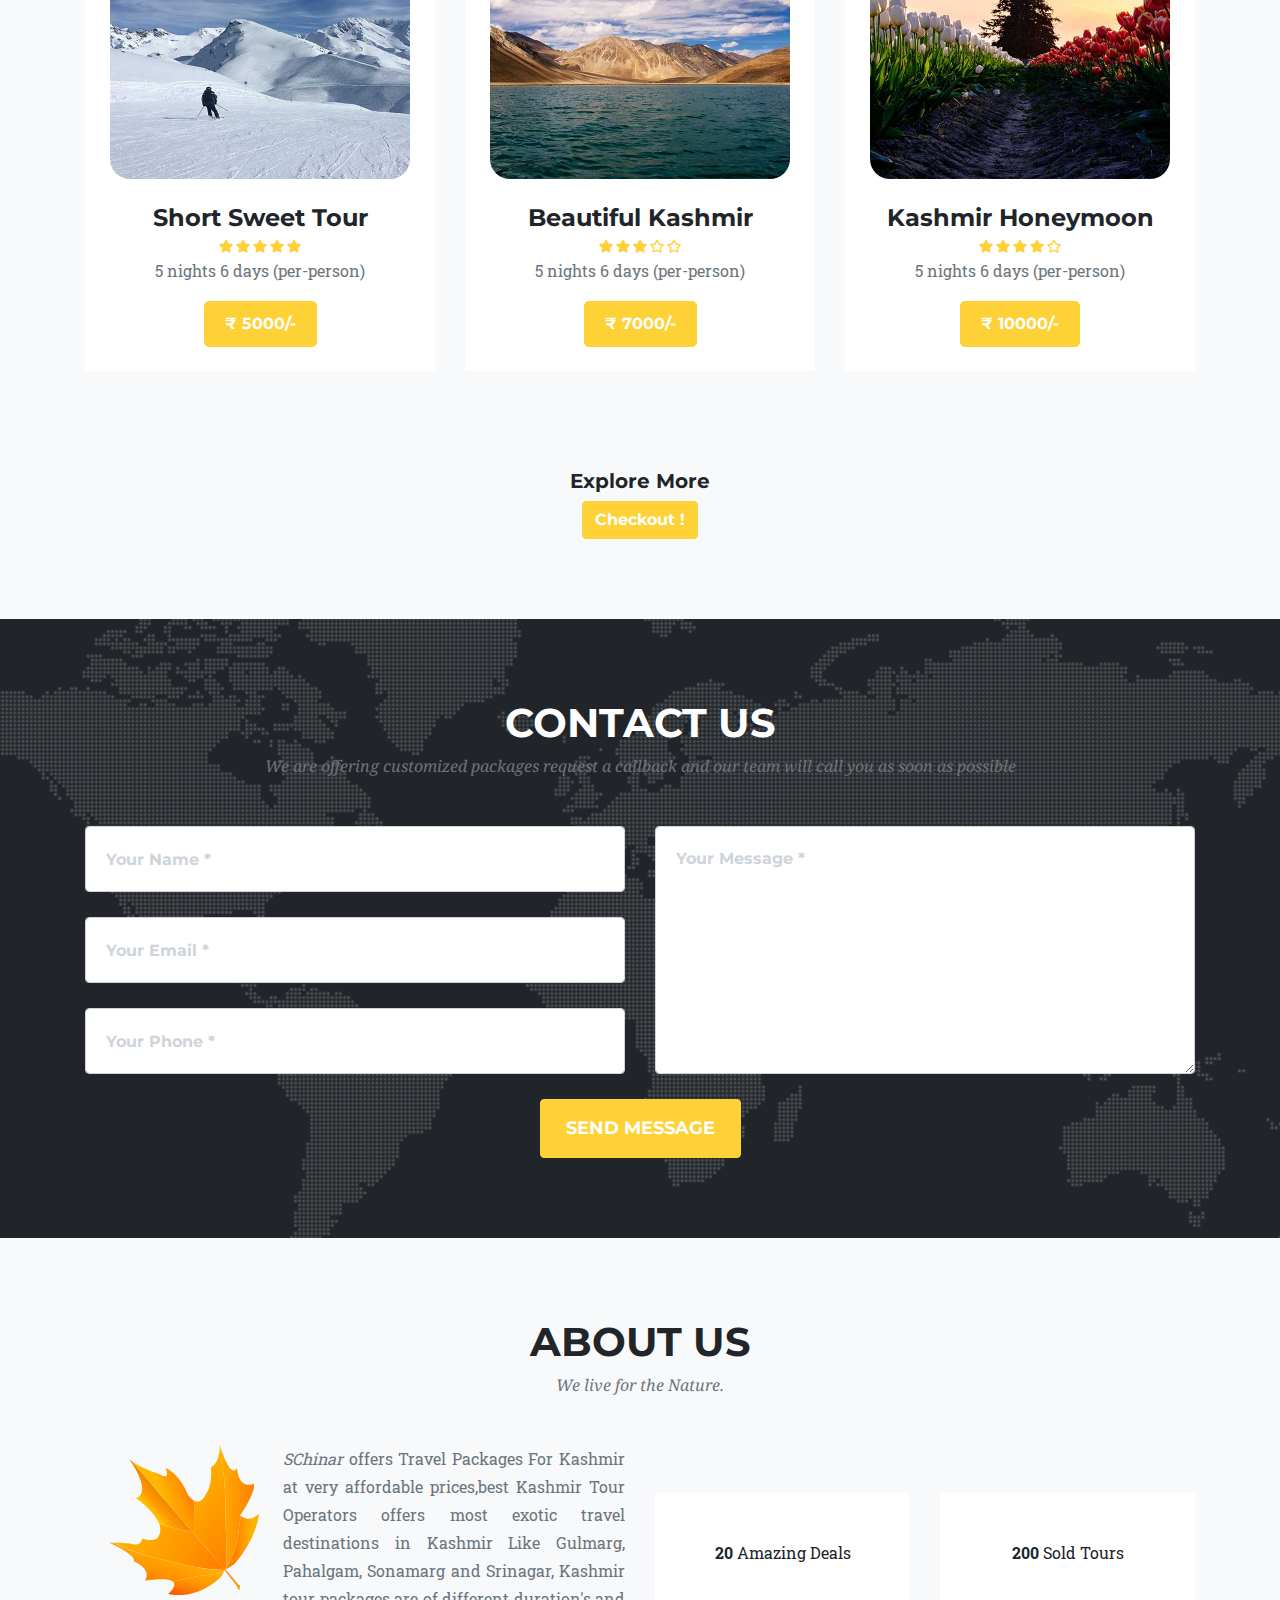
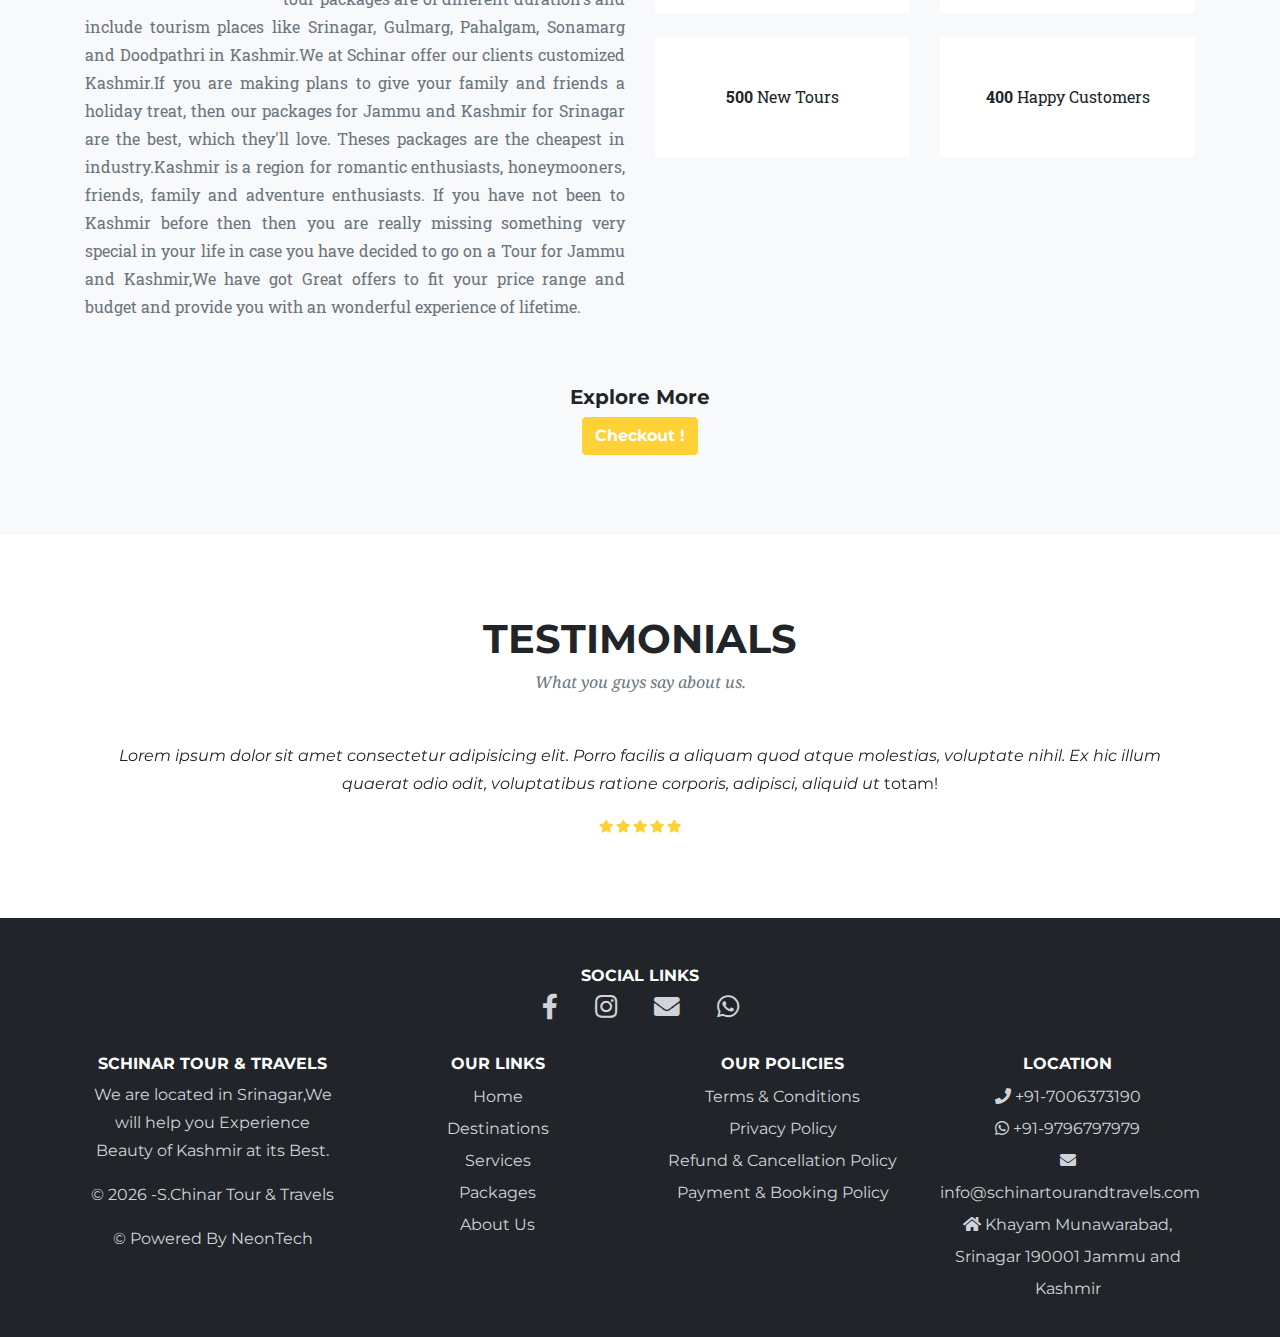
==== commit a8904ac8: "minor changes" ====
--- a/index.html
+++ b/index.html
@@ -1,754 +1,718 @@
 <!DOCTYPE html>
-
 <html lang="en">
 
 <head>
-	<!-- meta tags -->
-
-	<meta charset="utf-8">
-	<meta name="viewport" content="width=device-width, initial-scale=1, shrink-to-fit=no">
-	<meta http-equiv="x-ua-compatible" content="ie=edge">
-	<meta name="robots" content="index, follow">
-	<link href="index.php" rel="canonical">
-	<meta name="title" content="SChinar Tour & Travels Kashmir | Explore Kashmir">
-	<meta name="description"
-		content="We are Located in Srinagar (Tour Operator in Kashmir), schinar is a leading Tour and Travel company in Kashmir, Where you can Visit Nubra Valley, Drass, Kargil and Zanskar. We will help you Experience Beauty of Kashmir at its Best.| Hotel & Restaurant Booking , Taxi Booking ,Houseboats/Shikaras , Sight Seeing | We Have Best Travel Packages.">
-	<meta name="keywords" content="schinar,schinar tour,schinar travel,travel kashmir">
-	<meta name="theme-color" content="#212529">
-	<meta name="google-site-verification" content="7bc6tCWG-eoxlpi210phcDC7NHhctaHxNTLH23aqH6U" />
-
-	<!-- Title & Icon -->
-	<title>SChinar Tour & Travels</title>
-	<link rel="icon" href="favicon.png">
-
-	<!-- Bootstrap core CSS -->
-	<link href="vendor/bootstrap/css/bootstrap.min.css" rel="stylesheet">
-
-	<!-- Custom fonts for this template -->
-	<link href="vendor/fontawesome-free/css/all.min.css" rel="stylesheet" type="text/css">
-
-	<link href="https://fonts.googleapis.com/css?family=Montserrat:400,700" rel="stylesheet" type="text/css">
-	<link href='https://fonts.googleapis.com/css?family=Kaushan+Script' rel='stylesheet' type='text/css'>
-	<link href='https://fonts.googleapis.com/css?family=Droid+Serif:400,700,400italic,700italic' rel='stylesheet'
-		type='text/css'>
-	<link href='https://fonts.googleapis.com/css?family=Roboto+Slab:400,100,300,700' rel='stylesheet' type='text/css'>
-
-	<!-- Custom styles for this template -->
-	<link href="css/theme.css" rel="stylesheet">
-
+  <!-- meta tags -->
+  <meta charset="utf-8">
+  <meta name="viewport" content="width=device-width, initial-scale=1, shrink-to-fit=no">
+  <meta name="title" content="SChinar Tour&Travels ~ Explore Kashmir">
+  <meta name="description"
+    content="SChinar is a Most Reliable Tour and Travel Agency in Kashmir, We will help you Experience Beauty of Kashmir at its Best.">
+  <meta name="keywords"
+    content="schinar,SChinar,s.chinar tour and travels,tour operator in kashmir,travel kashmir,visit kashmir">
+  <meta name="robots" content="index, follow">
+  <meta name="language" content="English">
+  <meta name="revisit-after" content="7 days">
+  <meta name="theme-color" content="#212529">
+  <meta name="google-site-verification" content="7bc6tCWG-eoxlpi210phcDC7NHhctaHxNTLH23aqH6U" />
+  <!-- Title & Icon -->
+  <link href="index.html" rel="canonical">
+  <title>S.Chinar Tour & Travels</title>
+  <link rel="icon" href="favicon.png">
+  <!-- Bootstrap core CSS -->
+  <link href="assets/vendor/bootstrap/css/bootstrap.min.css" rel="stylesheet">
+  <!-- Custom fonts for this template -->
+  <link href="assets/vendor/fontawesome-free/css/all.min.css" rel="stylesheet" type="text/css">
+  <link href='https://fonts.googleapis.com/css?family=Roboto+Slab:400,100,300,700' rel='stylesheet' type='text/css'>
+  <link href="https://fonts.googleapis.com/css?family=Montserrat:400,700" rel="stylesheet" type="text/css">
+  <link href='https://fonts.googleapis.com/css?family=Kaushan+Script' rel='stylesheet' type='text/css'>
+  <link href='https://fonts.googleapis.com/css?family=Droid+Serif:400,700,400italic,700italic' rel='stylesheet'
+    type='text/css'>
+  <!-- Custom styles for this template -->
+  <link href="assets/css/theme.css" rel="stylesheet">
+  <link href="assets/css/myanimate.css" rel="stylesheet">
 </head>
 
 <body id="page-top">
-
-	<!-- Info bar -->
-	<div class="alert alert-light text-center mb-0 mt-0 pt-2 pb-0" role="alert">
-
-		<a href="https://www.facebook.com/Schinar/" target="_blank" rel="noopener"><i
-				class="fab fa-facebook-square fa-lg mr-3"></i></a>
-
-		<a href="https://www.instagram.com/schinartourandtravels/" target="_blank" rel=" noopener"><i
-				class="fab fa-instagram fa-lg mr-3"></i></a>
-
-		<a href="mailto:s.chinar@rediffmail.com?Subject=Hello%20There" target="_top" rel="noopener"><i
-				class="fas fa-envelope fa-lg mr-3"></i></a>
-		<a href="#!"><i class="fab fa-whatsapp fa-lg mr-1"></i></a>
-		+91-9796797979
-	</div>
-
-	<!-- Navigation -->
-	<nav class="navbar navbar-expand-lg navbar-dark sticky-top mt-0 mb-0 pt-2 pb-3" role="navigation" id="mainNav">
-		<div class="container">
-			<a class="navbar-brand js-scroll-trigger" href="#page-top"><img src="favicon.png" width="30" height="30"
-					alt="">
-				SChinar Tour&Travels</a>
-			<button class="navbar-toggler navbar-toggler-right" type="button" data-toggle="collapse"
-				data-target="#navbarResponsive" aria-controls="navbarResponsive" aria-expanded="false"
-				aria-label="Toggle navigation"><i class="fas fa-ellipsis-v"></i>
-			</button>
-			<div class="collapse navbar-collapse" id="navbarResponsive">
-				<ul class="navbar-nav text-uppercase mr-auto ml-auto">
-					<li class="nav-item">
-						<a class="nav-link js-scroll-trigger" href="#services">Services</a>
-					</li>
-					<li class="nav-item">
-						<a class="nav-link js-scroll-trigger" href="#portfolio">Destinations</a>
-					</li>
-					<li class="nav-item">
-						<a class="nav-link js-scroll-trigger" href="#team">Packages</a>
-					</li>
-					<li class="nav-item">
-						<a class="nav-link js-scroll-trigger" href="#contact">Contact</a>
-					</li>
-					<li class="nav-item">
-						<a class="nav-link js-scroll-trigger" href="#about">About</a>
-					</li>
-					<li class="nav-item dropdown">
-						<a class="nav-link dropdown-toggle" href="#" id="navbarDropdownMenuLink" role="button"
-							data-toggle="dropdown" aria-haspopup="true" aria-expanded="false">
-							More
-						</a>
-						<div class="dropdown-menu" aria-labelledby="navbarDropdownMenuLink">
-							<a class="dropdown-item  nav-link js-scroll-trigger" href="#">Link 1</a>
-							<a class="dropdown-item  nav-link js-scroll-trigger" href="#">link 2</a>
-							<a class="dropdown-item  nav-link js-scroll-trigger" href="#">Link 3</a>
-						</div>
-					</li>
-					<li class="nav-item">
-						<a class="btn btn-sm btn-outline-warning mt-2" href="packages.html" role="button">Book Now</a>
-					</li>
-				</ul>
-			</div>
-		</div>
-	</nav>
-
-	<!-- Header -->
-	<header class="masthead">
-		<div class="container">
-			<div class="intro-text">
-				<div class="intro-lead-in">Travel to the any corner, without going around in circles!</div>
-				<div class="intro-heading text-uppercase">It's Nice To Meet You</div>
-				<a class="btn btn-primary btn-xl text-uppercase js-scroll-trigger" href="#services">Tell Me More</a>
-			</div>
-		</div>
-	</header>
-
-	<!-- Services -->
-	<section id="services">
-		<div class="container">
-			<div class="row">
-				<div class="col-lg-12 text-center">
-					<h2 class="section-heading text-uppercase">Services</h2>
-					<h3 class="section-subheading text-muted">Explore Kashmir With Us.</h3>
-				</div>
-			</div>
-			<div class="row text-center">
-				<div class="col-md-4">
-					<span class="fa-stack fa-4x">
-						<i class="fas fa-circle fa-stack-2x text-primary"></i>
-						<i class="fas fa-hotel fa-stack-1x fa-inverse"></i>
-					</span>
-					<h4 class="service-heading">Hotel & Restaurant</h4>
-					<p class="text-muted">We will provide you with best Hotels in Kashmir</p>
-				</div>
-				<div class="col-md-4">
-					<span class="fa-stack fa-4x">
-						<i class="fas fa-circle fa-stack-2x text-primary"></i>
-						<i class="fas fa-taxi fa-stack-1x fa-inverse"></i>
-					</span>
-					<h4 class="service-heading">Travel Arrangements</h4>
-					<p class="text-muted">We will provide you with high quality tours transportation
-						other
-						services in Kashmir</p>
-				</div>
-				<div class="col-md-4">
-					<span class="fa-stack fa-4x">
-						<i class="fas fa-circle fa-stack-2x text-primary"></i>
-						<i class="fas fa-ship fa-stack-1x fa-inverse"></i>
-					</span>
-					<h4 class="service-heading">HouseBoats</h4>
-					<p class="text-muted">We will provide you with best house boats Shikara rides in
-						Kashmir</p>
-				</div>
-			</div>
-		</div>
-		<!--more button -->
-		<div class="row mt-lg-4">
-			<div class="col-lg-8 mx-auto text-center">
-				<h5>Explore More</h5>
-				<a class="btn btn-primary" href="services.html" role="button">Checkout</a>
-			</div>
-		</div>
-	</section>
-
-	<!-- Destination Grid -->
-	<section class="bg-light" id="portfolio">
-		<div class="container">
-			<div class="row">
-				<div class="col-lg-12 text-center">
-					<h2 class="section-heading text-uppercase">Destinations</h2>
-					<h3 class="section-subheading text-muted">Best Place to Travel in Kashmir.</h3>
-				</div>
-			</div>
-			<div class="row">
-				<div class="col-md-4 col-sm-6 portfolio-item">
-					<a class="portfolio-link" data-toggle="modal" href="#portfolioModal1">
-						<div class="portfolio-hover">
-							<div class="portfolio-hover-content">
-								<i class="fas fa-plus fa-3x"></i>
-							</div>
-						</div>
-						<img src="img/destinations/01-thumbnail.jpg" alt="" height="300px" width="100%">
-					</a>
-					<div class="portfolio-caption">
-						<h4>Place 1</h4>
-						<p class="text-muted">View More</p>
-					</div>
-				</div>
-				<div class="col-md-4 col-sm-6 portfolio-item">
-					<a class="portfolio-link" data-toggle="modal" href="#portfolioModal2">
-						<div class="portfolio-hover">
-							<div class="portfolio-hover-content">
-								<i class="fas fa-plus fa-3x"></i>
-							</div>
-						</div>
-						<img src="img/destinations/02-thumbnail.jpg" alt="" height="300px" width="100%">
-					</a>
-					<div class="portfolio-caption">
-						<h4>Place 2</h4>
-						<p class="text-muted">View More</p>
-					</div>
-				</div>
-				<div class="col-md-4 col-sm-6 portfolio-item">
-					<a class="portfolio-link" data-toggle="modal" href="#portfolioModal3">
-						<div class="portfolio-hover">
-							<div class="portfolio-hover-content">
-								<i class="fas fa-plus fa-3x"></i>
-							</div>
-						</div>
-						<img src="img/destinations/03-thumbnail.jpg" alt="" height="300px" width="100%">
-					</a>
-					<div class="portfolio-caption">
-						<h4>Place 3</h4>
-						<p class="text-muted">View More</p>
-					</div>
-				</div>
-				<div class="col-md-4 col-sm-6 portfolio-item">
-					<a class="portfolio-link" data-toggle="modal" href="#portfolioModal4">
-						<div class="portfolio-hover">
-							<div class="portfolio-hover-content">
-								<i class="fas fa-plus fa-3x"></i>
-							</div>
-						</div>
-						<img src="img/destinations/04-thumbnail.jpg" alt="" height="300px" width="100%">
-					</a>
-					<div class="portfolio-caption">
-						<h4>Place 4</h4>
-						<p class="text-muted">View More</p>
-					</div>
-				</div>
-				<div class="col-md-4 col-sm-6 portfolio-item">
-					<a class="portfolio-link" data-toggle="modal" href="#portfolioModal5">
-						<div class="portfolio-hover">
-							<div class="portfolio-hover-content">
-								<i class="fas fa-plus fa-3x"></i>
-							</div>
-						</div>
-						<img src="img/destinations/05-thumbnail.jpg" alt="" height="300px" width="100%">
-					</a>
-					<div class="portfolio-caption">
-						<h4>Place 5</h4>
-						<p class="text-muted">View More</p>
-					</div>
-				</div>
-				<div class="col-md-4 col-sm-6 portfolio-item">
-					<a class="portfolio-link" data-toggle="modal" href="#portfolioModal6">
-						<div class="portfolio-hover">
-							<div class="portfolio-hover-content">
-								<i class="fas fa-plus fa-3x"></i>
-							</div>
-						</div>
-						<img src="img/destinations/06-thumbnail.jpg" alt="" height="300px" width="100%">
-					</a>
-					<div class="portfolio-caption">
-						<h4>Place 6</h4>
-						<p class="text-muted">View More</p>
-					</div>
-				</div>
-			</div>
-		</div>
-		<!--more button -->
-		<div class="row mt-lg-4">
-			<div class="col-lg-8 mx-auto text-center">
-				<h5>Explore More</h5>
-				<a class="btn btn-primary" href="destinations.html" role="button">Checkout</a>
-			</div>
-		</div>
-	</section>
-
-	<!-- Packages -->
-	<section id="team">
-		<div class="container">
-			<!-- Head -->
-			<div class="row">
-				<div class="col-lg-12 text-center">
-					<h2 class="section-heading text-uppercase">Our Amazing Packages</h2>
-					<h3 class="section-subheading text-muted">Checkout our best packages grab the deals first.</h3>
-				</div>
-			</div>
-			<!-- Body -->
-			<div class="row">
-				<div class="col-sm-4">
-					<div class="team-member">
-						<img class="mx-auto rounded-circle" src="img/packages/pk1.jpg" alt="">
-						<h4>Short Sweet Tour</h4>
-						<p class="text-muted">₹5000/-pp</p>
-						<a class="btn btn-primary btn-lg" href="#!" role="button">Grab Package</a>
-					</div>
-				</div>
-				<div class="col-sm-4">
-					<div class="team-member">
-						<img class="mx-auto rounded-circle" src="img/packages/pk2.jpg" alt="">
-						<h4>Beautiful Kashmir</h4>
-						<p class="text-muted">₹6600/pp</p>
-						<a class="btn btn-primary btn-lg" href="#!" role="button">Grab Package</a>
-					</div>
-				</div>
-				<div class="col-sm-4">
-					<div class="team-member">
-						<img class="mx-auto rounded-circle" src="img/packages/pk3.jpg" alt="">
-						<h4>Kashmir Honeymoon Tour</h4>
-						<p class="text-muted">₹12500/pp</p>
-						<a class="btn btn-primary btn-lg" href="#!" role="button">Grab Package</a>
-					</div>
-				</div>
-			</div>
-		</div>
-		<!--more button -->
-		<div class="row mt-lg-4">
-			<div class="col-lg-8 mx-auto text-center">
-				<h5>Explore More</h5>
-				<a class="btn btn-primary" href="services.html" role="button">Checkout</a>
-			</div>
-		</div>
-	</section>
-
-	<!-- Contact -->
-	<section id="contact">
-		<div class="container">
-			<div class="row">
-				<div class="col-lg-12 text-center">
-					<h2 class="section-heading text-uppercase">Contact Us</h2>
-					<h3 class="section-subheading text-muted">We are offering customized packages request a callback and
-						our team
-						will call you as soon as possible</h3>
-				</div>
-			</div>
-			<div class="row">
-				<div class="col-lg-12">
-					<form id="contactForm" name="sentMessage" novalidate="novalidate">
-						<div class="row">
-							<div class="col-md-6">
-								<div class="form-group">
-									<input class="form-control" id="name" type="text" placeholder="Your Name *"
-										required="required" data-validation-required-message="Please enter your name.">
-									<p class="help-block text-danger"></p>
-								</div>
-								<div class="form-group">
-									<input class="form-control" id="email" type="email" placeholder="Your Email *"
-										required="required"
-										data-validation-required-message="Please enter your email address.">
-									<p class="help-block text-danger"></p>
-								</div>
-								<div class="form-group">
-									<input class="form-control" id="phone" type="tel" placeholder="Your Phone *"
-										required="required"
-										data-validation-required-message="Please enter your phone number.">
-									<p class="help-block text-danger"></p>
-								</div>
-							</div>
-							<div class="col-md-6">
-								<div class="form-group">
-									<textarea class="form-control" id="message" placeholder="Your Message *"
-										required="required"
-										data-validation-required-message="Please enter a message."></textarea>
-									<p class="help-block text-danger"></p>
-								</div>
-							</div>
-							<div class="clearfix"></div>
-							<div class="col-lg-12 text-center">
-								<div id="success"></div>
-								<button id="sendMessageButton" class="btn btn-primary btn-xl text-uppercase"
-									type="submit">Send
-									Message</button>
-							</div>
-						</div>
-					</form>
-				</div>
-			</div>
-		</div>
-	</section>
-
-	<!-- About -->
-	<section id="about">
-		<div class="container">
-			<div class="row">
-				<div class="col-lg-12 text-center">
-					<h2 class="section-heading text-uppercase">About us</h2>
-					<h3 class="section-subheading text-muted">We live for the Nature.</h3>
-				</div>
-			</div>
-			<div class="row">
-				<div class="col-lg-3">
-					<p class="text-justify">
-						Schinar offers Travel Packages For Kashmir at very affordable prices, best Kashmir Tour
-						Operators offers most
-						exotic travel destinations in Kashmir Like Gulmarg, Pahalgam, Sonamarg and Srinagar, Kashmir
-						tour packages are of
-						different duration's and include tourism places like Srinagar, Gulmarg, Pahalgam, Sonmarag and
-						Doodpathri in Kashmir.We at Schinar offer our clients customized Kashmir.If you are making plans
-						to give your family and friends a holiday treat, then our packages for
-						Jammu and Kashmir for
-						Srinagar are the best, which they'll love. Theses packages are the cheapest in industry.
-					</p>
-				</div>
-				<div class="col-lg-3 no-margin-md">
-					<p class="text-justify">
-						Kashmir
-						is a region for
-						romantic enthusiasts, honeymooners, friends, family and adventure enthusiasts. If you have not
-						been to
-						Kashmir before then then you are really missing something very special in your life in case you
-						have decided to go on a
-						Tour for Jammu and Kashmir,We have got Great offers to fit your price range and budget and
-						provide you with an wonderful
-						experience of lifetime.
-					</p>
-					<hr class="space-sm" />
-					<a class="btn btn-primary" href="about.html" role="button">Read More</a>
-				</div>
-				<div class="col-lg-6">
-					<img src="img/logo.png" alt="about" height="220" width="100%">
-
-				</div>
-			</div>
-		</div>
-	</section>
-
-	<!-- Footer -->
-	<footer>
-		<div class="container text-center">
-			<div class="row text-center mt-2 pb-2">
-				<div class="col-md-3 col-lg-3 col-xl-3 mx-auto mt-2">
-					<h6 class="text-uppercase mb-3 font-weight-bold">SChinar Tour & Travels</h6>
-					<p>We are located in Srinagar,We will help you Experience Beauty of Kashmir at its Best.</p>
-					<p>
-						&copy;<span id="copyright">
-							<script>
-								document.getElementById('copyright').appendChild(document.createTextNode(new Date()
-									.getFullYear()))
-							</script>
-						</span>
-						-SChinar Tour & Travels
-					</p>
-					<hr>
-					<p>&copy; Powered By <span> <a href="www.facebook.com/neontech.kash/">
-								NeonTech</a></span></p>
-				</div>
-				<hr class="w-100 clearfix d-md-none">
-				<div class="col-md-2 col-lg-2 col-xl-2 mx-auto mt-2">
-					<h6 class="text-uppercase mb-3 font-weight-bold">Our Links</h6>
-					<p>
-						<a href="index.html">Home</a>
-					</p>
-					<p>
-						<a href="about.html">About Us</a>
-					</p>
-					<p>
-						<a href="services.html">Services</a>
-					</p>
-					<p>
-						<a href="packages.html">Packages</a>
-					</p>
-				</div>
-				<hr class="w-100 clearfix d-md-none">
-
-				<div class="col-md-3 col-lg-2 col-xl-2 mx-auto mt-2">
-					<h6 class="text-uppercase mb-3 font-weight-bold">Policies</h6>
-					<p>
-						<a href="#!">Terms & Conditions</a>
-					</p>
-					<p>
-						<a href="#!">Privacy Policy</a>
-					</p>
-					<p>
-						<a href="#!">Refund & Cancellation Policy</a>
-					</p>
-					<p>
-						<a href="#!">Payment & Booking Policy</a>
-					</p>
-				</div>
-				<hr class="w-100 clearfix d-md-none">
-				<div class="col-md-4 col-lg-3 col-xl-3 mx-auto mt-2">
-					<h6 class="text-uppercase mb-4 font-weight-bold">Contact</h6>
-					<p>
-						<i class="fas fa-home mr-3"></i>
-						Khayam Munawarabad, Srinagar 190001 Jammu and Kashmir​​​​​</p>
-					<p>
-						<i class="fas fa-envelope mr-3"></i> s.chinar@rediffmail.com info@schinartourandtravels.com
-					</p>
-					<p>
-						<i class="fas fa-phone mr-3"></i> +91-7006373190</p>
-					<p>
-						<i class="fab fa-whatsapp mr-3"></i> +91-9796797979</p>
-				</div>
-			</div>
-		</div>
-	</footer>
-
-	<!-- Portfolio Modals -->
-	<!-- Modal 1 -->
-	<div class="portfolio-modal modal fade" id="portfolioModal1" tabindex="-1" role="dialog" aria-hidden="true">
-		<div class="modal-dialog">
-			<div class="modal-content">
-				<div class="close-modal" data-dismiss="modal">
-					<div class="lr">
-						<div class="rl"></div>
-					</div>
-				</div>
-				<div class="container">
-					<div class="row">
-						<div class="col-lg-8 mx-auto">
-							<div class="modal-body">
-								<!-- Project Details Go Here -->
-								<h2 class="text-uppercase">Sonmarg</h2>
-								<p class="item-intro text-muted">About Sonmarg.</p>
-								<img class="img-fluid d-block mx-auto" src="img/portfolio/01-full.jpg" alt="">
-								<p>Sonmarg gives rise to the three sisters kashmir in its vicinity lies the great
-									himalayan glaciers of
-									kashmir valley namely kolhoi glacier and machoi glacier with some peaks of above 5
-									000 m sirbal peak
-									kolhoi peak amarnath peak and machoi peak sonmarg is situated in a valley at the
-									bank of nallah sindh
-									87 km north east from srinagar it is a popular tourist destination nestled within
-									the imposing
-									himalayan peaks it lies at an altitude of 2800 m above sea level</p>
-								<ul class="list-inline">
-									<li>Date: January 2017</li>
-									<li>Client: Threads</li>
-									<li>Category: Illustration</li>
-								</ul>
-								<button class="btn btn-primary" data-dismiss="modal" type="button">
-									<i class="fas fa-times"></i>
-									Close Project</button>
-							</div>
-						</div>
-					</div>
-				</div>
-			</div>
-		</div>
-	</div>
-	<!-- Modal 2 -->
-	<div class="portfolio-modal modal fade" id="portfolioModal2" tabindex="-1" role="dialog" aria-hidden="true">
-		<div class="modal-dialog">
-			<div class="modal-content">
-				<div class="close-modal" data-dismiss="modal">
-					<div class="lr">
-						<div class="rl"></div>
-					</div>
-				</div>
-				<div class="container">
-					<div class="row">
-						<div class="col-lg-8 mx-auto">
-							<div class="modal-body">
-								<!-- Project Details Go Here -->
-								<h2 class="text-uppercase">Gulmarg</h2>
-								<p class="item-intro text-muted">Lorem ipsum dolor sit amet consectetur.</p>
-								<img class="img-fluid d-block mx-auto" src="img/portfolio/02-full.jpg" alt="">
-								<p>Originally called gauri marg ग र म र ग meaning the path of devi gauri it was renamed
-									to gulmarg
-									meadow of flowers by sultan yusuf shah of the chak dynasty who frequented the place
-									with his queen
-									habba khatoon in the 16th century wild flowers of 21 different varieties were
-									collected by the mughal
-									emperor jahangir for his gardens in gulmarg</p>
-								<ul class="list-inline">
-									<li>Date: January 2017</li>
-									<li>Client: Explore</li>
-									<li>Category: Graphic Design</li>
-								</ul>
-								<button class="btn btn-primary" data-dismiss="modal" type="button">
-									<i class="fas fa-times"></i>
-									Close Project</button>
-							</div>
-						</div>
-					</div>
-				</div>
-			</div>
-		</div>
-	</div>
-	<!-- Modal 3 -->
-	<div class="portfolio-modal modal fade" id="portfolioModal3" tabindex="-1" role="dialog" aria-hidden="true">
-		<div class="modal-dialog">
-			<div class="modal-content">
-				<div class="close-modal" data-dismiss="modal">
-					<div class="lr">
-						<div class="rl"></div>
-					</div>
-				</div>
-				<div class="container">
-					<div class="row">
-						<div class="col-lg-8 mx-auto">
-							<div class="modal-body">
-								<!-- Project Details Go Here -->
-								<h2 class="text-uppercase">Pahalgam</h2>
-								<p class="item-intro text-muted">Lorem ipsum dolor sit amet consectetur.</p>
-								<img class="img-fluid d-block mx-auto" src="img/portfolio/03-full.jpg" alt="">
-								<p>Pahalgam is a tourist town and a notified area committee in anantnag district of the
-									indian state of
-									jammu and kashmir it is a popular tourist destination and hill station its lush
-									green meadows and
-									pristine waters attract thousands of tourists from all over the world each year 1 it
-									is located 45
-									kilometres 28 mi from anantnag on the banks of lidder river at an altitude of 7 200
-									feet 2 200 m
-									pahalgam is the headquarters of one of the five tehsils of anantnag district
-									pahalgam is associated
-									with the annual amarnath yatra chandanwari located 16 kilometres 9 9 mi from
-									pahalgam is the starting
-									point of the yatra that takes place every year in the months of july august</p>
-								<ul class="list-inline">
-									<li>Date: January 2017</li>
-									<li>Client: Finish</li>
-									<li>Category: Identity</li>
-								</ul>
-								<button class="btn btn-primary" data-dismiss="modal" type="button">
-									<i class="fas fa-times"></i>
-									Close Project</button>
-							</div>
-						</div>
-					</div>
-				</div>
-			</div>
-		</div>
-	</div>
-	<!-- Modal 4 -->
-	<div class="portfolio-modal modal fade" id="portfolioModal4" tabindex="-1" role="dialog" aria-hidden="true">
-		<div class="modal-dialog">
-			<div class="modal-content">
-				<div class="close-modal" data-dismiss="modal">
-					<div class="lr">
-						<div class="rl"></div>
-					</div>
-				</div>
-				<div class="container">
-					<div class="row">
-						<div class="col-lg-8 mx-auto">
-							<div class="modal-body">
-								<!-- Project Details Go Here -->
-								<h2 class="text-uppercase">Dal-Lake</h2>
-								<p class="item-intro text-muted">Lorem ipsum dolor sit amet consectetur.</p>
-								<img class="img-fluid d-block mx-auto" src="img/portfolio/04-full.jpg" alt="">
-								<p>The lake is located within a catchment area covering 316 square kilometres 122 sq mi
-									in the zabarwan
-									mountain valley in the foothills of the shankracharya hills which surrounds it on
-									three sides the
-									lake which lies to the east and north of srinagar city covers an area of 18 square
-									kilometres 6 9 sq
-									mi although including the floating gardens of lotus blooms it is 21 2 square
-									kilometres 8 2 sq mi an
-									estimated figure of 22 24 square kilometres 8 5 9 3 sq mi is also mentioned 4 5 22
-									the main basin
-									draining the lake is a complex of five interconnected basins with causeways the
-									nehru park basin the
-									nishat basin the hazratbal basin the nagin basin and the barari nambad basin
-									navigational channels
-									provide the transportation links to all the five basins</p>
-								<ul class="list-inline">
-									<li>Date: January 2017</li>
-									<li>Client: Lines</li>
-									<li>Category: Branding</li>
-								</ul>
-								<button class="btn btn-primary" data-dismiss="modal" type="button">
-									<i class="fas fa-times"></i>
-									Close Project</button>
-							</div>
-						</div>
-					</div>
-				</div>
-			</div>
-		</div>
-	</div>
-	<!-- Modal 5 -->
-	<div class="portfolio-modal modal fade" id="portfolioModal5" tabindex="-1" role="dialog" aria-hidden="true">
-		<div class="modal-dialog">
-			<div class="modal-content">
-				<div class="close-modal" data-dismiss="modal">
-					<div class="lr">
-						<div class="rl"></div>
-					</div>
-				</div>
-				<div class="container">
-					<div class="row">
-						<div class="col-lg-8 mx-auto">
-							<div class="modal-body">
-								<!-- Project Details Go Here -->
-								<h2 class="text-uppercase">Mughal Gardens</h2>
-								<p class="item-intro text-muted">Lorem ipsum dolor sit amet consectetur.</p>
-								<img class="img-fluid d-block mx-auto" src="img/portfolio/05-full.jpg" alt="">
-								<p>The mughal gardens are a group of gardens built by the mughals in the persian style
-									of architecture
-									this style was heavily influenced by the persian gardens particularly the charbagh
-									structure
-									significant use of rectilinear layouts are made within the walled enclosures some of
-									the typical
-									features include pools fountains and canals inside the gardens</p>
-								<ul class="list-inline">
-									<li>Date: January 2017</li>
-									<li>Client: Southwest</li>
-									<li>Category: Website Design</li>
-								</ul>
-								<button class="btn btn-primary" data-dismiss="modal" type="button">
-									<i class="fas fa-times"></i>
-									Close Project</button>
-							</div>
-						</div>
-					</div>
-				</div>
-			</div>
-		</div>
-	</div>
-	<!-- Modal 6 -->
-	<div class="portfolio-modal modal fade" id="portfolioModal6" tabindex="-1" role="dialog" aria-hidden="true">
-		<div class="modal-dialog">
-			<div class="modal-content">
-				<div class="close-modal" data-dismiss="modal">
-					<div class="lr">
-						<div class="rl"></div>
-					</div>
-				</div>
-				<div class="container">
-					<div class="row">
-						<div class="col-lg-8 mx-auto">
-							<div class="modal-body">
-								<!-- Project Details Go Here -->
-								<h2 class="text-uppercase">Tulip Garden</h2>
-								<p class="item-intro text-muted">Lorem ipsum dolor sit amet consectetur.</p>
-								<img class="img-fluid d-block mx-auto" src="img/portfolio/06-full.jpg" alt="">
-								<p>Tulip garden in srinagar it is the largest tulip garden in asia spread over an area
-									of about 30
-									hectares it is situated on the foothills of zabarwan range with an overview of dal
-									lake the garden
-									was opened in 2007 with the aim to boost floriculture and tourism in kashmir valley
-									the garden is
-									built on a sloping ground in a terraced fashion consisting of seven terraces apart
-									from tulips many
-									other species of flowers hyacinths daffodils and ranunculus have been added as well
-								</p>
-								<ul class="list-inline">
-									<li>Date: January 2017</li>
-									<li>Client: Window</li>
-									<li>Category: Photography</li>
-								</ul>
-								<button class="btn btn-primary" data-dismiss="modal" type="button">
-									<i class="fas fa-times"></i>
-									Close Project</button>
-							</div>
-						</div>
-					</div>
-				</div>
-			</div>
-		</div>
-	</div>
-	<!-- Bootstrap core JavaScript -->
-	<script src="vendor/jquery/jquery.min.js"></script>
-	<script src="vendor/bootstrap/js/bootstrap.bundle.min.js"></script>
-	<!-- Plugin JavaScript -->
-	<script src="vendor/jquery-easing/jquery.easing.min.js"></script>
-	<!-- Contact form JavaScript -->
-	<script src="js/jqBootstrapValidation.js"></script>
-	<script src="js/contact_me.js"></script>
-	<!-- Custom scripts for this template -->
-	<script src="js/theme.min.js"></script>
+  <!-- Navigation -->
+  <nav class="navbar navbar-expand-lg navbar-dark fixed-top" id="mainNav">
+    <div class="container">
+      <a class="navbar-brand js-scroll-trigger" href="#page-top"><img src="assets/img/logo.svg" height="30" width="30"
+          alt="logo"> S.Chinar Tour & Travels
+      </a>
+      <button class="navbar-toggler navbar-toggler-right" type="button" data-toggle="collapse"
+        data-target="#navbarResponsive" aria-controls="navbarResponsive" aria-expanded="false"
+        aria-label="Toggle navigation">Menu <i class="fas fa-bars"></i>
+      </button>
+      <div class="collapse navbar-collapse" id="navbarResponsive">
+        <ul class="navbar-nav text-uppercase ml-auto">
+          <li class="nav-item">
+            <a class="nav-link js-scroll-trigger" href="#destinations">Destinations
+            </a>
+          </li>
+          <li class="nav-item">
+            <a class="nav-link js-scroll-trigger" href="#services">Services
+            </a>
+          </li>
+          <li class="nav-item">
+            <a class="nav-link js-scroll-trigger" href="#packages">Packages
+            </a>
+          </li>
+          <li class="nav-item">
+            <a class="nav-link js-scroll-trigger" href="#contact">Contact
+            </a>
+          </li>
+          <li class="nav-item dropdown">
+            <a class="nav-link dropdown-toggle" href="#!" id="navbarDropdownMenuLink" data-toggle="dropdown">
+              More
+            </a>
+            <div class="dropdown-menu">
+              <a class="dropdown-item  nav-link js-scroll-trigger" href="#testimonials">Testimonials
+              </a>
+              <a class="dropdown-item  nav-link js-scroll-trigger" href="#about">About
+              </a>
+              <a class="dropdown-item  nav-link js-scroll-trigger" href="policy.html">Policies
+              </a>
+            </div>
+          </li>
+          <li class="nav-item mt-2">
+            <a class="btn btn-sm btn-outline-primary animated infinite pulse slower" href="packages.html">Book Now
+            </a>
+          </li>
+        </ul>
+      </div>
+    </div>
+  </nav>
+
+
+  <!-- Header -->
+  <header class="masthead">
+    <div class="container">
+      <div class="intro-text animated shake slower delay-2s">
+        <div class="intro-lead-in">Travel to the any corner, without going
+          around in circles!
+        </div>
+        <div class="intro-heading text-uppercase">It's Nice To Meet You
+        </div>
+        <a class="btn btn-primary btn-xl text-uppercase js-scroll-trigger" href="#desinations">Tell Me More
+        </a>
+      </div>
+    </div>
+  </header>
+
+
+  <!-- Destination Grid -->
+  <section class="bg-light" id="destinations">
+    <div class="container">
+      <div class="row">
+        <div class="col-md-12 col-lg-12 text-center">
+          <h1 class="section-heading text-uppercase">
+            Best Place to Travel
+          </h1>
+          <h3 class="section-subheading text-muted">
+            Far far away, behind the word mountains, far from the countries
+            Kashmir
+          </h3>
+        </div>
+      </div>
+      <div class="row">
+
+        <div class="col-lg-4 col-md-6 mb-5">
+          <div class="card h-100">
+            <a href="#">
+              <img class="card-img-top" src="assets/img/destinations/place-1-700x400.jpg" alt="destination">
+            </a>
+            <div class="card-body">
+              <h4 class="card-title">
+                <a href="destination.html">Mountain,Kashmir
+                </a>
+              </h4>
+              <p class="card-text text-muted">
+                Tulip garden in srinagar it is the largest tulip garden in asia spread
+                over an area of about 30 hectares ...
+              </p>
+              <small class="rating">
+                <span class="fas fa-star"></span>
+                <span class="fas fa-star"></span>
+                <span class="fas fa-star"></span>
+                <span class="fas fa-star"></span>
+                <span class="far fa-star"></span>
+              </small>
+            </div>
+          </div>
+        </div>
+
+        <div class="col-lg-4 col-md-6 mb-5">
+          <div class="card h-100">
+            <a href="#">
+              <img class="card-img-top" src="assets/img/destinations/place-2-700x400.jpg" alt="destination">
+            </a>
+            <div class="card-body">
+              <h4 class="card-title">
+                <a href="assets/destination.html">Mountain,Kashmir
+                </a>
+              </h4>
+              <p class="card-text text-muted">
+                Tulip garden in srinagar it is the largest tulip garden in asia spread
+                over an area of about 30 hectares ...
+              </p>
+              <small class="rating">
+                <span class="fas fa-star"></span>
+                <span class="fas fa-star"></span>
+                <span class="fas fa-star"></span>
+                <span class="fas fa-star"></span>
+                <span class="far fa-star"></span>
+              </small>
+            </div>
+          </div>
+        </div>
+
+        <div class="col-lg-4 col-md-6 mb-5">
+          <div class="card h-100">
+            <a href="#">
+              <img class="card-img-top" src="assets/img/destinations/place-3-700x400.jpg" alt="destination">
+            </a>
+            <div class="card-body">
+              <h4 class="card-title">
+                <a href="destination.html">Mountain,Kashmir
+                </a>
+              </h4>
+              <p class="card-text text-muted">
+                Tulip garden in srinagar it is the largest tulip garden in asia spread
+                over an area of about 30 hectares ...
+              </p>
+              <small class="rating">
+                <span class="fas fa-star"></span>
+                <span class="fas fa-star"></span>
+                <span class="fas fa-star"></span>
+                <span class="fas fa-star"></span>
+                <span class="far fa-star"></span>
+              </small>
+            </div>
+          </div>
+        </div>
+
+        <div class="col-lg-4 col-md-6 mb-5">
+          <div class="card h-100">
+            <a href="#">
+              <img class="card-img-top" src="assets/img/destinations/place-4-700x400.jpg" alt="destination">
+            </a>
+            <div class="card-body">
+              <h4 class="card-title">
+                <a href="destination.html">Mountain,Kashmir
+                </a>
+              </h4>
+              <p class="card-text text-muted">
+                Tulip garden in srinagar it is the largest tulip garden in asia spread
+                over an area of about 30 hectares ...
+              </p>
+              <small class="rating">
+                <span class="fas fa-star"></span>
+                <span class="fas fa-star"></span>
+                <span class="fas fa-star"></span>
+                <span class="fas fa-star"></span>
+                <span class="far fa-star"></span>
+              </small>
+            </div>
+          </div>
+        </div>
+
+        <div class="col-lg-4 col-md-6 mb-5">
+          <div class="card h-100">
+            <a href="#">
+              <img class="card-img-top" src="assets/img/destinations/place-5-700x400.jpg" alt="destination">
+            </a>
+            <div class="card-body">
+              <h4 class="card-title">
+                <a href="destination.html">Mountain,Kashmir
+                </a>
+              </h4>
+              <p class="card-text text-muted">
+                Tulip garden in srinagar it is the largest tulip garden in asia spread
+                over an area of about 30 hectares ...
+              </p>
+              <small class="rating">
+                <span class="fas fa-star"></span>
+                <span class="fas fa-star"></span>
+                <span class="fas fa-star"></span>
+                <span class="fas fa-star"></span>
+                <span class="far fa-star"></span>
+              </small>
+            </div>
+          </div>
+        </div>
+
+        <div class="col-lg-4 col-md-6 mb-5">
+          <div class="card h-100">
+            <a href="#">
+              <img class="card-img-top" src="assets/img/destinations/place-6-700x400.jpg" alt="destination">
+            </a>
+            <div class="card-body">
+              <h4 class="card-title">
+                <a href="destination.html">Mountain,Kashmir
+                </a>
+              </h4>
+              <p class="card-text text-muted">
+                Tulip garden in srinagar it is the largest tulip garden in asia spread
+                over an area of about 30 hectares ...
+              </p>
+              <small class="rating">
+                <span class="fas fa-star"></span>
+                <span class="fas fa-star"></span>
+                <span class="fas fa-star"></span>
+                <span class="fas fa-star"></span>
+                <span class="far fa-star"></span>
+              </small>
+            </div>
+          </div>
+        </div>
+
+      </div>
+    </div>
+    <!--more button -->
+    <div class="row mt-5">
+      <div class="col-sm-12 col-lg-12 mx-auto text-center">
+        <h5>Explore More</h5>
+        <a class="btn btn-primary" href="destination.html" role="button">Checkout !</a>
+      </div>
+    </div>
+  </section>
+
+
+  <!-- Services -->
+  <section id="services">
+    <div class="container">
+      <div class="row">
+        <div class="col-lg-12 text-center">
+          <h1 class="section-heading text-uppercase">Services
+          </h1>
+          <h3 class="section-subheading text-muted">Explore Kashmir With Us.
+          </h3>
+        </div>
+      </div>
+      <div class="row text-center">
+        <div class="col-md-4">
+          <span class="fa-stack fa-4x">
+            <i class="fas fa-circle fa-stack-2x text-primary"></i>
+            <i class="fas fa-hotel fa-stack-1x fa-inverse"></i>
+          </span>
+          <h4 class="service-heading">Hotel & Restaurant
+          </h4>
+          <p class="text-muted">
+            Lorem ipsum dolor, sit amet consectetur adipisicing elit. A nisi, numquam ipsum recusandae distinctio atque
+            consequuntur architecto nesciunt placeat velit optio sequi officia odio expedita
+            omnis laudantium aut modi voluptatem ipsam vitae pariatur quod id libero ea! Nihil, repellendus doloribus?
+          </p>
+        </div>
+        <div class="col-md-4">
+          <span class="fa-stack fa-4x">
+            <i class="fas fa-circle fa-stack-2x text-primary"></i>
+            <i class="fas fa-taxi fa-stack-1x fa-inverse"></i>
+          </span>
+          <h4 class="service-heading">Travel Arrangements
+          </h4>
+          <p class="text-muted">
+            Lorem ipsum dolor sit, amet consectetur adipisicing elit. Harum culpa facere tempore,totam, officia quod,
+            natus doloremque ut blanditiis quae quidem nihil. Facere, quidem debitis molestiae ex
+            vitae aliquam sapiente, repellat eos vero omnis fugit maiores sequi totam velit nesciunt.
+          </p>
+        </div>
+        <div class="col-md-4">
+          <span class="fa-stack fa-4x">
+            <i class="fas fa-circle fa-stack-2x text-primary"></i>
+            <i class="fas fa-ship fa-stack-1x fa-inverse"></i>
+          </span>
+          <h4 class="service-heading">HouseBoats
+          </h4>
+          <p class="text-muted">
+            Lorem ipsum dolor sit amet consectetur adipisicing elit. Nisi veritatis natus nesciunt
+            autem corporis ipsam, rerum eius eligendi neque unde. Provident quo delectus vitae quia neque consequatur
+            tempora minus soluta commodi aut, aliquid libero adipisci. Blanditiis, cupiditate cumque. Necessitatibus,
+            alias?
+          </p>
+        </div>
+      </div>
+    </div>
+    <!--more button -->
+    <div class="row mt-5">
+      <div class="col-sm-12 col-lg-12 mx-auto text-center">
+        <h5>Explore More</h5>
+        <a class="btn btn-primary" href="services.html" role="button">Checkout !</a>
+      </div>
+    </div>
+  </section>
+
+
+  <!-- Packages -->
+  <section class="bg-light" id="packages">
+    <div class="container">
+      <!-- Head -->
+      <div class="row">
+        <div class="col-lg-12 text-center">
+          <h1 class="section-heading text-uppercase">Our Amazing Packages
+          </h1>
+          <h3 class="section-subheading text-muted">Checkout our best packages grab the deals first.
+          </h3>
+        </div>
+      </div>
+      <!-- Body -->
+      <div class="row">
+
+        <div class="col-sm-4">
+          <div class="packages-pack">
+            <img class="mx-auto" src="assets/img/packages/pk1.jpg" alt="package">
+            <h4>Short Sweet Tour</h4>
+            <div>
+              <small class="rating">
+                <span class="fas fa-star"></span>
+                <span class="fas fa-star"></span>
+                <span class="fas fa-star"></span>
+                <span class="fas fa-star"></span>
+                <span class="fas fa-star"></span>
+              </small>
+            </div>
+            <p class="text-muted">5 nights 6 days (per-person)
+            </p>
+            <a class="btn btn-primary btn-lg mb-4" href="packages.html" role="button">
+              ₹ 5000/-</a>
+          </div>
+        </div>
+
+        <div class="col-sm-4">
+          <div class="packages-pack">
+            <img class="mx-auto" src="assets/img/packages/pk2.jpg" alt="package">
+            <h4>Beautiful Kashmir</h4>
+            <div>
+              <small class="rating">
+                <span class="fas fa-star"></span>
+                <span class="fas fa-star"></span>
+                <span class="fas fa-star"></span>
+                <span class="far fa-star"></span>
+                <span class="far fa-star"></span>
+              </small>
+            </div>
+            <p class="text-muted">5 nights 6 days (per-person)
+            </p>
+            <a class="btn btn-primary btn-lg mb-4" href="packages.html" role="button">
+              ₹ 7000/-</a>
+          </div>
+        </div>
+
+        <div class="col-sm-4">
+          <div class="packages-pack">
+            <img class="mx-auto" src="assets/img/packages/pk3.jpg" alt="package">
+            <h4>Kashmir Honeymoon</h4>
+            <div>
+              <small class="rating">
+                <span class="fas fa-star"></span>
+                <span class="fas fa-star"></span>
+                <span class="fas fa-star"></span>
+                <span class="fas fa-star"></span>
+                <span class="far fa-star"></span>
+              </small>
+            </div>
+            <p class="text-muted">5 nights 6 days (per-person)
+            </p>
+            <a class="btn btn-primary btn-lg mb-4" href="packages.html" role="button">
+              ₹ 10000/-</a>
+          </div>
+        </div>
+
+      </div>
+    </div>
+    <!--more button -->
+    <div class="row mt-5">
+      <div class="col-sm-12 col-lg-12 mx-auto text-center">
+        <h5>Explore More</h5>
+        <a class="btn btn-primary" href="packages.html" role="button">Checkout !</a>
+      </div>
+    </div>
+  </section>
+
+  <!-- Contact -->
+  <section id="contact">
+    <div class="container">
+      <div class="row">
+        <div class="col-lg-12 text-center">
+          <h1 class="section-heading text-uppercase">Contact Us</h1>
+          <h3 class="section-subheading text-muted">We are offering customized packages request a callback and
+            our team
+            will call you as soon as possible</h3>
+        </div>
+      </div>
+      <div class="row">
+        <div class="col-lg-12">
+          <form id="contactForm" name="sentMessage" novalidate="novalidate">
+            <div class="row">
+              <div class="col-md-6">
+                <div class="form-group">
+                  <input class="form-control" id="name" type="text" placeholder="Your Name *" required="required"
+                    data-validation-required-message="Please enter your name.">
+                  <p class="help-block text-danger"></p>
+                </div>
+                <div class="form-group">
+                  <input class="form-control" id="email" type="email" placeholder="Your Email *" required="required"
+                    data-validation-required-message="Please enter your email address.">
+                  <p class="help-block text-danger"></p>
+                </div>
+                <div class="form-group">
+                  <input class="form-control" id="phone" type="tel" placeholder="Your Phone *" required="required"
+                    data-validation-required-message="Please enter your phone number.">
+                  <p class="help-block text-danger"></p>
+                </div>
+              </div>
+              <div class="col-md-6">
+                <div class="form-group">
+                  <textarea class="form-control" id="message" placeholder="Your Message *" required="required"
+                    data-validation-required-message="Please enter a message."></textarea>
+                  <p class="help-block text-danger"></p>
+                </div>
+              </div>
+              <div class="clearfix"></div>
+              <div class="col-lg-12 text-center">
+                <div id="success"></div>
+                <button id="sendMessageButton"
+                  class="btn btn-primary btn-xl text-uppercase animated infinite headShake slower" type="submit">Send
+                  Message</button>
+              </div>
+            </div>
+          </form>
+        </div>
+      </div>
+    </div>
+  </section>
+
+
+  <!-- About -->
+  <section class="bg-light" id="about">
+    <div class="container">
+      <div class="row">
+        <div class="col-md-12 col-lg-12 text-center">
+          <h1 class="section-heading text-uppercase">About us</h1>
+          <h3 class="section-subheading text-muted">We live for the Nature.</h3>
+        </div>
+        <div class="col-md-6">
+          <img class="animated infinite pulse slower px-4" style="float: left;" src="assets/img/logo.svg" alt="logo"
+            height="150">
+          <p class="text-muted text-justify">
+            <em>SChinar</em> offers Travel Packages For Kashmir at very
+            affordable prices,best Kashmir Tour Operators offers most exotic travel destinations in Kashmir Like
+            Gulmarg, Pahalgam, Sonamarg and Srinagar, Kashmir
+            tour packages are of different duration's and include tourism places like Srinagar, Gulmarg, Pahalgam,
+            Sonamarg and Doodpathri in Kashmir.We at Schinar offer our clients customized Kashmir.If you are making
+            plans to give your family and friends a holiday treat, then our packages for Jammu and Kashmir for Srinagar
+            are the best, which they'll love. Theses packages are the cheapest in industry.Kashmir is a region for
+            romantic enthusiasts, honeymooners, friends, family and adventure enthusiasts. If you have not
+            been to Kashmir before then then you are really missing something very special in your life in case you have
+            decided to go on a Tour for Jammu and Kashmir,We have got Great offers to fit your price range and budget
+            and
+            provide you with an wonderful experience of lifetime.
+          </p>
+        </div>
+        <div class="col-md-6">
+          <div class="row mt-5">
+
+            <div class="col-md-6">
+              <div class="text-center bg-white py-5 mb-4">
+                <strong class="number" data-number="20">20</strong>
+                <span>Amazing Deals</span> </div>
+            </div>
+
+            <div class="col-md-6">
+              <div class="text-center bg-white py-5 mb-4">
+                <strong class="number" data-number="200">200</strong>
+                <span>Sold Tours</span>
+              </div>
+            </div>
+
+            <div class="col-md-6">
+              <div class="text-center bg-white py-5 mb-4">
+                <strong class="number" data-number="500">500</strong>
+                <span>New Tours</span>
+              </div>
+            </div>
+
+            <div class="col-md-6">
+              <div class="text-center bg-white py-5 bg-light mb-4">
+                <strong class="number" data-number="400">400</strong>
+                <span>Happy Customers</span>
+              </div>
+            </div>
+
+          </div>
+        </div>
+      </div>
+    </div>
+    <!--more button -->
+    <div class="row mt-5">
+      <div class="col-sm-12 col-lg-12 mx-auto text-center">
+        <h5>Explore More</h5>
+        <a class="btn btn-primary" href="about.html" role="button">Checkout !</a>
+      </div>
+    </div>
+  </section>
+
+
+  <!-- Reviews Slide -->
+  <section id="testimonials">
+    <div class="container">
+      <div class="row text-center">
+        <div class="col-md-12 col-lg-12">
+          <h1 class="section-heading text-uppercase">Testimonials</h1>
+          <h3 class="section-subheading text-muted">What you guys say about us.</h3>
+        </div>
+        <div class="col-md-12 col-lg-12">
+          <div id="carouselExampleIndicators" class="carousel slide" data-ride="carousel">
+            <ol class="carousel-indicators">
+              <li data-target="#carouselExampleIndicators" data-slide-to="0" class="active"></li>
+              <li data-target="#carouselExampleIndicators" data-slide-to="1"></li>
+              <li data-target="#carouselExampleIndicators" data-slide-to="2"></li>
+            </ol>
+            <div class="carousel-inner">
+              <div class="carousel-item active">
+                <p><em>
+                    Lorem ipsum dolor sit amet consectetur adipisicing elit. Porro facilis a aliquam quod atque
+                    molestias,
+                    voluptate nihil. Ex hic illum quaerat odio odit, voluptatibus ratione corporis, adipisci, aliquid
+                    ut
+                  </em>
+                  totam!</p>
+                <small class="rating">
+                  <span class="fas fa-star"></span>
+                  <span class="fas fa-star"></span>
+                  <span class="fas fa-star"></span>
+                  <span class="fas fa-star"></span>
+                  <span class="fas fa-star"></span>
+                </small>
+              </div>
+              <div class="carousel-item">
+                <p><em>
+                    Lorem ipsum dolor sit amet consectetur adipisicing elit. Porro facilis a aliquam quod atque
+                    molestias,
+                    voluptate nihil. Ex hic illum quaerat odio odit, voluptatibus ratione corporis, adipisci, aliquid ut
+                    totam!
+                  </em></p>
+                <small class="rating">
+                  <span class="fas fa-star"></span>
+                  <span class="fas fa-star"></span>
+                  <span class="fas fa-star"></span>
+                  <span class="far fa-star"></span>
+                  <span class="far fa-star"></span>
+                </small>
+              </div>
+              <div class="carousel-item">
+                <p><em>
+                    Lorem ipsum dolor sit amet consectetur adipisicing elit. Porro facilis a aliquam quod atque
+                    molestias,
+                    voluptate nihil. Ex hic illum quaerat odio odit, voluptatibus ratione corporis, adipisci, aliquid ut
+                    totam!
+                  </em></p>
+                <small class="rating">
+                  <span class="fas fa-star"></span>
+                  <span class="fas fa-star"></span>
+                  <span class="fas fa-star"></span>
+                  <span class="fas fa-star"></span>
+                  <span class="far fa-star"></span>
+                </small>
+              </div>
+            </div>
+            <a class="carousel-control-prev" href="#carouselExampleIndicators" role="button" data-slide="prev">
+              <span class="carousel-control-prev-icon" aria-hidden="true"></span>
+              <span class="sr-only">Previous</span>
+            </a>
+            <a class="carousel-control-next" href="#carouselExampleIndicators" role="button" data-slide="next">
+              <span class="carousel-control-next-icon" aria-hidden="true"></span>
+              <span class="sr-only">Next</span>
+            </a>
+          </div>
+        </div>
+      </div>
+    </div>
+  </section>
+
+  <!-- footer -->
+  <footer>
+    <div class="container">
+      <div class="row">
+        <div class="col-md-12 text-center pt-5 pb-3">
+          <h6>Social Links</h6>
+          <span class="social">
+            <a href="https://www.facebook.com/Schinar/" target="_blank" rel="noopener">
+              <i class="fab fa-facebook-f fa-lg mx-3"></i>
+            </a>
+            <a href="https://www.instagram.com/schinartourandtravels/" target="_blank" rel=" noopener"><i
+                class="fab fa-instagram fa-lg mx-3"></i>
+            </a>
+            <a href="mailto:s.chinar@rediffmail.com?Subject=Hello%20There" target="_top" rel="noopener"><i
+                class="fas fa-envelope fa-lg mx-3"></i>
+            </a>
+            <a href="#!"><i class="fab fa-whatsapp fa-lg mx-3"></i>
+            </a>
+          </span>
+        </div>
+
+        <div class="col-sm-3 col-md-3 my-3 text-center">
+          <h6>SChinar Tour & Travels</h6>
+          <p>We are located in Srinagar,We will help you Experience Beauty of Kashmir at its Best.</p>
+          <p>
+            &copy;<span id="copyright">
+              <script>
+                document.getElementById('copyright').appendChild(document.createTextNode(new Date()
+                  .getFullYear()))
+
+              </script>
+            </span>
+            -S.Chinar Tour & Travels
+          </p>
+          <p class="animated infinite pulse">&copy; Powered By <span> <a href="www.facebook.com/neontech.kash/"
+                target="_blank" rel=" noopener">
+                NeonTech</a></span></p>
+        </div>
+        <div class="col-sm-3 col-md-3 my-3">
+          <h6>Our Links</h6>
+          <ul class="links">
+            <li><a href="index.html">Home</a></li>
+            <li><a href="destination.html">Destinations</a></li>
+            <li><a href="services.html">Services</a></li>
+            <li><a href="Packages.html">Packages</a></li>
+            <li><a href="about.html">About Us</a></li>
+          </ul>
+        </div>
+        <div class="col-sm-3 col-md-3 my-3">
+          <h6>Our Policies</h6>
+          <ul class="links">
+            <li><a href="#!">Terms & Conditions</a></li>
+            <li><a href="#!">Privacy Policy</a></li>
+            <li><a href="#!">Refund & Cancellation Policy</a></li>
+            <li><a href="#!">Payment & Booking Policy</a></li>
+          </ul>
+        </div>
+        <div class="col-sm-3 col-md-3 my-3">
+          <h6>Location</h6>
+          <ul class="links">
+            <li><i class="fas fa-phone"></i> +91-7006373190</li>
+            <li><i class="fab fa-whatsapp"></i> +91-9796797979</li>
+            <li><i class="fas fa-envelope"></i> info@schinartourandtravels.com</li>
+            <li><i class="fas fa-home"></i> Khayam Munawarabad, Srinagar 190001 Jammu and Kashmir​​​​​</li>
+          </ul>
+        </div>
+
+      </div>
+    </div>
+  </footer>
+
+
+  <!-- Bootstrap core JavaScript -->
+  <script src="assets/vendor/jquery/jquery.min.js"></script>
+  <script src="assets/vendor/bootstrap/js/bootstrap.bundle.min.js"></script>
+  <!-- Plugin JavaScript -->
+  <script async src="assets/vendor/jquery-easing/jquery.easing.min.js"></script>
+  <!-- Contact form JavaScript -->
+  <script async src="assets/js/jqBootstrapValidation.js"></script>
+  <script async src="assets/js/contact_me.js"></script>
+  <!-- Custom scripts for this template -->
+  <script src="assets/js/theme.min.js"></script>
+  <noscript>Your Browser does not support JavaScript!</noscript>
 </body>
 
-</html>+</html>
--- a/assets/vendor/fontawesome-free/css/all.min.css
+++ b/assets/vendor/fontawesome-free/css/all.min.css
@@ -0,0 +1,5 @@
+/*!
+ * Font Awesome Free 5.10.0 by @fontawesome - https://fontawesome.com
+ * License - https://fontawesome.com/license/free (Icons: CC BY 4.0, Fonts: SIL OFL 1.1, Code: MIT License)
+ */
+.fa,.fab,.fad,.fal,.far,.fas{-moz-osx-font-smoothing:grayscale;-webkit-font-smoothing:antialiased;display:inline-block;font-style:normal;font-variant:normal;text-rendering:auto;line-height:1}.fa-lg{font-size:1.33333em;line-height:.75em;vertical-align:-.0667em}.fa-xs{font-size:.75em}.fa-sm{font-size:.875em}.fa-1x{font-size:1em}.fa-2x{font-size:2em}.fa-3x{font-size:3em}.fa-4x{font-size:4em}.fa-5x{font-size:5em}.fa-6x{font-size:6em}.fa-7x{font-size:7em}.fa-8x{font-size:8em}.fa-9x{font-size:9em}.fa-10x{font-size:10em}.fa-fw{text-align:center;width:1.25em}.fa-ul{list-style-type:none;margin-left:2.5em;padding-left:0}.fa-ul>li{position:relative}.fa-li{left:-2em;position:absolute;text-align:center;width:2em;line-height:inherit}.fa-border{border:.08em solid #eee;border-radius:.1em;padding:.2em .25em .15em}.fa-pull-left{float:left}.fa-pull-right{float:right}.fa.fa-pull-left,.fab.fa-pull-left,.fal.fa-pull-left,.far.fa-pull-left,.fas.fa-pull-left{margin-right:.3em}.fa.fa-pull-right,.fab.fa-pull-right,.fal.fa-pull-right,.far.fa-pull-right,.fas.fa-pull-right{margin-left:.3em}.fa-spin{-webkit-animation:fa-spin 2s linear infinite;animation:fa-spin 2s linear infinite}.fa-pulse{-webkit-animation:fa-spin 1s steps(8) infinite;animation:fa-spin 1s steps(8) infinite}@-webkit-keyframes fa-spin{0%{-webkit-transform:rotate(0deg);transform:rotate(0deg)}to{-webkit-transform:rotate(1turn);transform:rotate(1turn)}}@keyframes fa-spin{0%{-webkit-transform:rotate(0deg);transform:rotate(0deg)}to{-webkit-transform:rotate(1turn);transform:rotate(1turn)}}.fa-rotate-90{-ms-filter:"progid:DXImageTransform.Microsoft.BasicImage(rotation=1)";-webkit-transform:rotate(90deg);transform:rotate(90deg)}.fa-rotate-180{-ms-filter:"progid:DXImageTransform.Microsoft.BasicImage(rotation=2)";-webkit-transform:rotate(180deg);transform:rotate(180deg)}.fa-rotate-270{-ms-filter:"progid:DXImageTransform.Microsoft.BasicImage(rotation=3)";-webkit-transform:rotate(270deg);transform:rotate(270deg)}.fa-flip-horizontal{-ms-filter:"progid:DXImageTransform.Microsoft.BasicImage(rotation=0, mirror=1)";-webkit-transform:scaleX(-1);transform:scaleX(-1)}.fa-flip-vertical{-webkit-transform:scaleY(-1);transform:scaleY(-1)}.fa-flip-both,.fa-flip-horizontal.fa-flip-vertical,.fa-flip-vertical{-ms-filter:"progid:DXImageTransform.Microsoft.BasicImage(rotation=2, mirror=1)"}.fa-flip-both,.fa-flip-horizontal.fa-flip-vertical{-webkit-transform:scale(-1);transform:scale(-1)}:root .fa-flip-both,:root .fa-flip-horizontal,:root .fa-flip-vertical,:root .fa-rotate-90,:root .fa-rotate-180,:root .fa-rotate-270{-webkit-filter:none;filter:none}.fa-stack{display:inline-block;height:2em;line-height:2em;position:relative;vertical-align:middle;width:2.5em}.fa-stack-1x,.fa-stack-2x{left:0;position:absolute;text-align:center;width:100%}.fa-stack-1x{line-height:inherit}.fa-stack-2x{font-size:2em}.fa-inverse{color:#fff}.fa-500px:before{content:"\f26e"}.fa-accessible-icon:before{content:"\f368"}.fa-accusoft:before{content:"\f369"}.fa-acquisitions-incorporated:before{content:"\f6af"}.fa-ad:before{content:"\f641"}.fa-address-book:before{content:"\f2b9"}.fa-address-card:before{content:"\f2bb"}.fa-adjust:before{content:"\f042"}.fa-adn:before{content:"\f170"}.fa-adobe:before{content:"\f778"}.fa-adversal:before{content:"\f36a"}.fa-affiliatetheme:before{content:"\f36b"}.fa-air-freshener:before{content:"\f5d0"}.fa-airbnb:before{content:"\f834"}.fa-algolia:before{content:"\f36c"}.fa-align-center:before{content:"\f037"}.fa-align-justify:before{content:"\f039"}.fa-align-left:before{content:"\f036"}.fa-align-right:before{content:"\f038"}.fa-alipay:before{content:"\f642"}.fa-allergies:before{content:"\f461"}.fa-amazon:before{content:"\f270"}.fa-amazon-pay:before{content:"\f42c"}.fa-ambulance:before{content:"\f0f9"}.fa-american-sign-language-interpreting:before{content:"\f2a3"}.fa-amilia:before{content:"\f36d"}.fa-anchor:before{content:"\f13d"}.fa-android:before{content:"\f17b"}.fa-angellist:before{content:"\f209"}.fa-angle-double-down:before{content:"\f103"}.fa-angle-double-left:before{content:"\f100"}.fa-angle-double-right:before{content:"\f101"}.fa-angle-double-up:before{content:"\f102"}.fa-angle-down:before{content:"\f107"}.fa-angle-left:before{content:"\f104"}.fa-angle-right:before{content:"\f105"}.fa-angle-up:before{content:"\f106"}.fa-angry:before{content:"\f556"}.fa-angrycreative:before{content:"\f36e"}.fa-angular:before{content:"\f420"}.fa-ankh:before{content:"\f644"}.fa-app-store:before{content:"\f36f"}.fa-app-store-ios:before{content:"\f370"}.fa-apper:before{content:"\f371"}.fa-apple:before{content:"\f179"}.fa-apple-alt:before{content:"\f5d1"}.fa-apple-pay:before{content:"\f415"}.fa-archive:before{content:"\f187"}.fa-archway:before{content:"\f557"}.fa-arrow-alt-circle-down:before{content:"\f358"}.fa-arrow-alt-circle-left:before{content:"\f359"}.fa-arrow-alt-circle-right:before{content:"\f35a"}.fa-arrow-alt-circle-up:before{content:"\f35b"}.fa-arrow-circle-down:before{content:"\f0ab"}.fa-arrow-circle-left:before{content:"\f0a8"}.fa-arrow-circle-right:before{content:"\f0a9"}.fa-arrow-circle-up:before{content:"\f0aa"}.fa-arrow-down:before{content:"\f063"}.fa-arrow-left:before{content:"\f060"}.fa-arrow-right:before{content:"\f061"}.fa-arrow-up:before{content:"\f062"}.fa-arrows-alt:before{content:"\f0b2"}.fa-arrows-alt-h:before{content:"\f337"}.fa-arrows-alt-v:before{content:"\f338"}.fa-artstation:before{content:"\f77a"}.fa-assistive-listening-systems:before{content:"\f2a2"}.fa-asterisk:before{content:"\f069"}.fa-asymmetrik:before{content:"\f372"}.fa-at:before{content:"\f1fa"}.fa-atlas:before{content:"\f558"}.fa-atlassian:before{content:"\f77b"}.fa-atom:before{content:"\f5d2"}.fa-audible:before{content:"\f373"}.fa-audio-description:before{content:"\f29e"}.fa-autoprefixer:before{content:"\f41c"}.fa-avianex:before{content:"\f374"}.fa-aviato:before{content:"\f421"}.fa-award:before{content:"\f559"}.fa-aws:before{content:"\f375"}.fa-baby:before{content:"\f77c"}.fa-baby-carriage:before{content:"\f77d"}.fa-backspace:before{content:"\f55a"}.fa-backward:before{content:"\f04a"}.fa-bacon:before{content:"\f7e5"}.fa-balance-scale:before{content:"\f24e"}.fa-balance-scale-left:before{content:"\f515"}.fa-balance-scale-right:before{content:"\f516"}.fa-ban:before{content:"\f05e"}.fa-band-aid:before{content:"\f462"}.fa-bandcamp:before{content:"\f2d5"}.fa-barcode:before{content:"\f02a"}.fa-bars:before{content:"\f0c9"}.fa-baseball-ball:before{content:"\f433"}.fa-basketball-ball:before{content:"\f434"}.fa-bath:before{content:"\f2cd"}.fa-battery-empty:before{content:"\f244"}.fa-battery-full:before{content:"\f240"}.fa-battery-half:before{content:"\f242"}.fa-battery-quarter:before{content:"\f243"}.fa-battery-three-quarters:before{content:"\f241"}.fa-battle-net:before{content:"\f835"}.fa-bed:before{content:"\f236"}.fa-beer:before{content:"\f0fc"}.fa-behance:before{content:"\f1b4"}.fa-behance-square:before{content:"\f1b5"}.fa-bell:before{content:"\f0f3"}.fa-bell-slash:before{content:"\f1f6"}.fa-bezier-curve:before{content:"\f55b"}.fa-bible:before{content:"\f647"}.fa-bicycle:before{content:"\f206"}.fa-biking:before{content:"\f84a"}.fa-bimobject:before{content:"\f378"}.fa-binoculars:before{content:"\f1e5"}.fa-biohazard:before{content:"\f780"}.fa-birthday-cake:before{content:"\f1fd"}.fa-bitbucket:before{content:"\f171"}.fa-bitcoin:before{content:"\f379"}.fa-bity:before{content:"\f37a"}.fa-black-tie:before{content:"\f27e"}.fa-blackberry:before{content:"\f37b"}.fa-blender:before{content:"\f517"}.fa-blender-phone:before{content:"\f6b6"}.fa-blind:before{content:"\f29d"}.fa-blog:before{content:"\f781"}.fa-blogger:before{content:"\f37c"}.fa-blogger-b:before{content:"\f37d"}.fa-bluetooth:before{content:"\f293"}.fa-bluetooth-b:before{content:"\f294"}.fa-bold:before{content:"\f032"}.fa-bolt:before{content:"\f0e7"}.fa-bomb:before{content:"\f1e2"}.fa-bone:before{content:"\f5d7"}.fa-bong:before{content:"\f55c"}.fa-book:before{content:"\f02d"}.fa-book-dead:before{content:"\f6b7"}.fa-book-medical:before{content:"\f7e6"}.fa-book-open:before{content:"\f518"}.fa-book-reader:before{content:"\f5da"}.fa-bookmark:before{content:"\f02e"}.fa-bootstrap:before{content:"\f836"}.fa-border-all:before{content:"\f84c"}.fa-border-none:before{content:"\f850"}.fa-border-style:before{content:"\f853"}.fa-bowling-ball:before{content:"\f436"}.fa-box:before{content:"\f466"}.fa-box-open:before{content:"\f49e"}.fa-boxes:before{content:"\f468"}.fa-braille:before{content:"\f2a1"}.fa-brain:before{content:"\f5dc"}.fa-bread-slice:before{content:"\f7ec"}.fa-briefcase:before{content:"\f0b1"}.fa-briefcase-medical:before{content:"\f469"}.fa-broadcast-tower:before{content:"\f519"}.fa-broom:before{content:"\f51a"}.fa-brush:before{content:"\f55d"}.fa-btc:before{content:"\f15a"}.fa-buffer:before{content:"\f837"}.fa-bug:before{content:"\f188"}.fa-building:before{content:"\f1ad"}.fa-bullhorn:before{content:"\f0a1"}.fa-bullseye:before{content:"\f140"}.fa-burn:before{content:"\f46a"}.fa-buromobelexperte:before{content:"\f37f"}.fa-bus:before{content:"\f207"}.fa-bus-alt:before{content:"\f55e"}.fa-business-time:before{content:"\f64a"}.fa-buysellads:before{content:"\f20d"}.fa-calculator:before{content:"\f1ec"}.fa-calendar:before{content:"\f133"}.fa-calendar-alt:before{content:"\f073"}.fa-calendar-check:before{content:"\f274"}.fa-calendar-day:before{content:"\f783"}.fa-calendar-minus:before{content:"\f272"}.fa-calendar-plus:before{content:"\f271"}.fa-calendar-times:before{content:"\f273"}.fa-calendar-week:before{content:"\f784"}.fa-camera:before{content:"\f030"}.fa-camera-retro:before{content:"\f083"}.fa-campground:before{content:"\f6bb"}.fa-canadian-maple-leaf:before{content:"\f785"}.fa-candy-cane:before{content:"\f786"}.fa-cannabis:before{content:"\f55f"}.fa-capsules:before{content:"\f46b"}.fa-car:before{content:"\f1b9"}.fa-car-alt:before{content:"\f5de"}.fa-car-battery:before{content:"\f5df"}.fa-car-crash:before{content:"\f5e1"}.fa-car-side:before{content:"\f5e4"}.fa-caret-down:before{content:"\f0d7"}.fa-caret-left:before{content:"\f0d9"}.fa-caret-right:before{content:"\f0da"}.fa-caret-square-down:before{content:"\f150"}.fa-caret-square-left:before{content:"\f191"}.fa-caret-square-right:before{content:"\f152"}.fa-caret-square-up:before{content:"\f151"}.fa-caret-up:before{content:"\f0d8"}.fa-carrot:before{content:"\f787"}.fa-cart-arrow-down:before{content:"\f218"}.fa-cart-plus:before{content:"\f217"}.fa-cash-register:before{content:"\f788"}.fa-cat:before{content:"\f6be"}.fa-cc-amazon-pay:before{content:"\f42d"}.fa-cc-amex:before{content:"\f1f3"}.fa-cc-apple-pay:before{content:"\f416"}.fa-cc-diners-club:before{content:"\f24c"}.fa-cc-discover:before{content:"\f1f2"}.fa-cc-jcb:before{content:"\f24b"}.fa-cc-mastercard:before{content:"\f1f1"}.fa-cc-paypal:before{content:"\f1f4"}.fa-cc-stripe:before{content:"\f1f5"}.fa-cc-visa:before{content:"\f1f0"}.fa-centercode:before{content:"\f380"}.fa-centos:before{content:"\f789"}.fa-certificate:before{content:"\f0a3"}.fa-chair:before{content:"\f6c0"}.fa-chalkboard:before{content:"\f51b"}.fa-chalkboard-teacher:before{content:"\f51c"}.fa-charging-station:before{content:"\f5e7"}.fa-chart-area:before{content:"\f1fe"}.fa-chart-bar:before{content:"\f080"}.fa-chart-line:before{content:"\f201"}.fa-chart-pie:before{content:"\f200"}.fa-check:before{content:"\f00c"}.fa-check-circle:before{content:"\f058"}.fa-check-double:before{content:"\f560"}.fa-check-square:before{content:"\f14a"}.fa-cheese:before{content:"\f7ef"}.fa-chess:before{content:"\f439"}.fa-chess-bishop:before{content:"\f43a"}.fa-chess-board:before{content:"\f43c"}.fa-chess-king:before{content:"\f43f"}.fa-chess-knight:before{content:"\f441"}.fa-chess-pawn:before{content:"\f443"}.fa-chess-queen:before{content:"\f445"}.fa-chess-rook:before{content:"\f447"}.fa-chevron-circle-down:before{content:"\f13a"}.fa-chevron-circle-left:before{content:"\f137"}.fa-chevron-circle-right:before{content:"\f138"}.fa-chevron-circle-up:before{content:"\f139"}.fa-chevron-down:before{content:"\f078"}.fa-chevron-left:before{content:"\f053"}.fa-chevron-right:before{content:"\f054"}.fa-chevron-up:before{content:"\f077"}.fa-child:before{content:"\f1ae"}.fa-chrome:before{content:"\f268"}.fa-chromecast:before{content:"\f838"}.fa-church:before{content:"\f51d"}.fa-circle:before{content:"\f111"}.fa-circle-notch:before{content:"\f1ce"}.fa-city:before{content:"\f64f"}.fa-clinic-medical:before{content:"\f7f2"}.fa-clipboard:before{content:"\f328"}.fa-clipboard-check:before{content:"\f46c"}.fa-clipboard-list:before{content:"\f46d"}.fa-clock:before{content:"\f017"}.fa-clone:before{content:"\f24d"}.fa-closed-captioning:before{content:"\f20a"}.fa-cloud:before{content:"\f0c2"}.fa-cloud-download-alt:before{content:"\f381"}.fa-cloud-meatball:before{content:"\f73b"}.fa-cloud-moon:before{content:"\f6c3"}.fa-cloud-moon-rain:before{content:"\f73c"}.fa-cloud-rain:before{content:"\f73d"}.fa-cloud-showers-heavy:before{content:"\f740"}.fa-cloud-sun:before{content:"\f6c4"}.fa-cloud-sun-rain:before{content:"\f743"}.fa-cloud-upload-alt:before{content:"\f382"}.fa-cloudscale:before{content:"\f383"}.fa-cloudsmith:before{content:"\f384"}.fa-cloudversify:before{content:"\f385"}.fa-cocktail:before{content:"\f561"}.fa-code:before{content:"\f121"}.fa-code-branch:before{content:"\f126"}.fa-codepen:before{content:"\f1cb"}.fa-codiepie:before{content:"\f284"}.fa-coffee:before{content:"\f0f4"}.fa-cog:before{content:"\f013"}.fa-cogs:before{content:"\f085"}.fa-coins:before{content:"\f51e"}.fa-columns:before{content:"\f0db"}.fa-comment:before{content:"\f075"}.fa-comment-alt:before{content:"\f27a"}.fa-comment-dollar:before{content:"\f651"}.fa-comment-dots:before{content:"\f4ad"}.fa-comment-medical:before{content:"\f7f5"}.fa-comment-slash:before{content:"\f4b3"}.fa-comments:before{content:"\f086"}.fa-comments-dollar:before{content:"\f653"}.fa-compact-disc:before{content:"\f51f"}.fa-compass:before{content:"\f14e"}.fa-compress:before{content:"\f066"}.fa-compress-arrows-alt:before{content:"\f78c"}.fa-concierge-bell:before{content:"\f562"}.fa-confluence:before{content:"\f78d"}.fa-connectdevelop:before{content:"\f20e"}.fa-contao:before{content:"\f26d"}.fa-cookie:before{content:"\f563"}.fa-cookie-bite:before{content:"\f564"}.fa-copy:before{content:"\f0c5"}.fa-copyright:before{content:"\f1f9"}.fa-cotton-bureau:before{content:"\f89e"}.fa-couch:before{content:"\f4b8"}.fa-cpanel:before{content:"\f388"}.fa-creative-commons:before{content:"\f25e"}.fa-creative-commons-by:before{content:"\f4e7"}.fa-creative-commons-nc:before{content:"\f4e8"}.fa-creative-commons-nc-eu:before{content:"\f4e9"}.fa-creative-commons-nc-jp:before{content:"\f4ea"}.fa-creative-commons-nd:before{content:"\f4eb"}.fa-creative-commons-pd:before{content:"\f4ec"}.fa-creative-commons-pd-alt:before{content:"\f4ed"}.fa-creative-commons-remix:before{content:"\f4ee"}.fa-creative-commons-sa:before{content:"\f4ef"}.fa-creative-commons-sampling:before{content:"\f4f0"}.fa-creative-commons-sampling-plus:before{content:"\f4f1"}.fa-creative-commons-share:before{content:"\f4f2"}.fa-creative-commons-zero:before{content:"\f4f3"}.fa-credit-card:before{content:"\f09d"}.fa-critical-role:before{content:"\f6c9"}.fa-crop:before{content:"\f125"}.fa-crop-alt:before{content:"\f565"}.fa-cross:before{content:"\f654"}.fa-crosshairs:before{content:"\f05b"}.fa-crow:before{content:"\f520"}.fa-crown:before{content:"\f521"}.fa-crutch:before{content:"\f7f7"}.fa-css3:before{content:"\f13c"}.fa-css3-alt:before{content:"\f38b"}.fa-cube:before{content:"\f1b2"}.fa-cubes:before{content:"\f1b3"}.fa-cut:before{content:"\f0c4"}.fa-cuttlefish:before{content:"\f38c"}.fa-d-and-d:before{content:"\f38d"}.fa-d-and-d-beyond:before{content:"\f6ca"}.fa-dashcube:before{content:"\f210"}.fa-database:before{content:"\f1c0"}.fa-deaf:before{content:"\f2a4"}.fa-delicious:before{content:"\f1a5"}.fa-democrat:before{content:"\f747"}.fa-deploydog:before{content:"\f38e"}.fa-deskpro:before{content:"\f38f"}.fa-desktop:before{content:"\f108"}.fa-dev:before{content:"\f6cc"}.fa-deviantart:before{content:"\f1bd"}.fa-dharmachakra:before{content:"\f655"}.fa-dhl:before{content:"\f790"}.fa-diagnoses:before{content:"\f470"}.fa-diaspora:before{content:"\f791"}.fa-dice:before{content:"\f522"}.fa-dice-d20:before{content:"\f6cf"}.fa-dice-d6:before{content:"\f6d1"}.fa-dice-five:before{content:"\f523"}.fa-dice-four:before{content:"\f524"}.fa-dice-one:before{content:"\f525"}.fa-dice-six:before{content:"\f526"}.fa-dice-three:before{content:"\f527"}.fa-dice-two:before{content:"\f528"}.fa-digg:before{content:"\f1a6"}.fa-digital-ocean:before{content:"\f391"}.fa-digital-tachograph:before{content:"\f566"}.fa-directions:before{content:"\f5eb"}.fa-discord:before{content:"\f392"}.fa-discourse:before{content:"\f393"}.fa-divide:before{content:"\f529"}.fa-dizzy:before{content:"\f567"}.fa-dna:before{content:"\f471"}.fa-dochub:before{content:"\f394"}.fa-docker:before{content:"\f395"}.fa-dog:before{content:"\f6d3"}.fa-dollar-sign:before{content:"\f155"}.fa-dolly:before{content:"\f472"}.fa-dolly-flatbed:before{content:"\f474"}.fa-donate:before{content:"\f4b9"}.fa-door-closed:before{content:"\f52a"}.fa-door-open:before{content:"\f52b"}.fa-dot-circle:before{content:"\f192"}.fa-dove:before{content:"\f4ba"}.fa-download:before{content:"\f019"}.fa-draft2digital:before{content:"\f396"}.fa-drafting-compass:before{content:"\f568"}.fa-dragon:before{content:"\f6d5"}.fa-draw-polygon:before{content:"\f5ee"}.fa-dribbble:before{content:"\f17d"}.fa-dribbble-square:before{content:"\f397"}.fa-dropbox:before{content:"\f16b"}.fa-drum:before{content:"\f569"}.fa-drum-steelpan:before{content:"\f56a"}.fa-drumstick-bite:before{content:"\f6d7"}.fa-drupal:before{content:"\f1a9"}.fa-dumbbell:before{content:"\f44b"}.fa-dumpster:before{content:"\f793"}.fa-dumpster-fire:before{content:"\f794"}.fa-dungeon:before{content:"\f6d9"}.fa-dyalog:before{content:"\f399"}.fa-earlybirds:before{content:"\f39a"}.fa-ebay:before{content:"\f4f4"}.fa-edge:before{content:"\f282"}.fa-edit:before{content:"\f044"}.fa-egg:before{content:"\f7fb"}.fa-eject:before{content:"\f052"}.fa-elementor:before{content:"\f430"}.fa-ellipsis-h:before{content:"\f141"}.fa-ellipsis-v:before{content:"\f142"}.fa-ello:before{content:"\f5f1"}.fa-ember:before{content:"\f423"}.fa-empire:before{content:"\f1d1"}.fa-envelope:before{content:"\f0e0"}.fa-envelope-open:before{content:"\f2b6"}.fa-envelope-open-text:before{content:"\f658"}.fa-envelope-square:before{content:"\f199"}.fa-envira:before{content:"\f299"}.fa-equals:before{content:"\f52c"}.fa-eraser:before{content:"\f12d"}.fa-erlang:before{content:"\f39d"}.fa-ethereum:before{content:"\f42e"}.fa-ethernet:before{content:"\f796"}.fa-etsy:before{content:"\f2d7"}.fa-euro-sign:before{content:"\f153"}.fa-evernote:before{content:"\f839"}.fa-exchange-alt:before{content:"\f362"}.fa-exclamation:before{content:"\f12a"}.fa-exclamation-circle:before{content:"\f06a"}.fa-exclamation-triangle:before{content:"\f071"}.fa-expand:before{content:"\f065"}.fa-expand-arrows-alt:before{content:"\f31e"}.fa-expeditedssl:before{content:"\f23e"}.fa-external-link-alt:before{content:"\f35d"}.fa-external-link-square-alt:before{content:"\f360"}.fa-eye:before{content:"\f06e"}.fa-eye-dropper:before{content:"\f1fb"}.fa-eye-slash:before{content:"\f070"}.fa-facebook:before{content:"\f09a"}.fa-facebook-f:before{content:"\f39e"}.fa-facebook-messenger:before{content:"\f39f"}.fa-facebook-square:before{content:"\f082"}.fa-fan:before{content:"\f863"}.fa-fantasy-flight-games:before{content:"\f6dc"}.fa-fast-backward:before{content:"\f049"}.fa-fast-forward:before{content:"\f050"}.fa-fax:before{content:"\f1ac"}.fa-feather:before{content:"\f52d"}.fa-feather-alt:before{content:"\f56b"}.fa-fedex:before{content:"\f797"}.fa-fedora:before{content:"\f798"}.fa-female:before{content:"\f182"}.fa-fighter-jet:before{content:"\f0fb"}.fa-figma:before{content:"\f799"}.fa-file:before{content:"\f15b"}.fa-file-alt:before{content:"\f15c"}.fa-file-archive:before{content:"\f1c6"}.fa-file-audio:before{content:"\f1c7"}.fa-file-code:before{content:"\f1c9"}.fa-file-contract:before{content:"\f56c"}.fa-file-csv:before{content:"\f6dd"}.fa-file-download:before{content:"\f56d"}.fa-file-excel:before{content:"\f1c3"}.fa-file-export:before{content:"\f56e"}.fa-file-image:before{content:"\f1c5"}.fa-file-import:before{content:"\f56f"}.fa-file-invoice:before{content:"\f570"}.fa-file-invoice-dollar:before{content:"\f571"}.fa-file-medical:before{content:"\f477"}.fa-file-medical-alt:before{content:"\f478"}.fa-file-pdf:before{content:"\f1c1"}.fa-file-powerpoint:before{content:"\f1c4"}.fa-file-prescription:before{content:"\f572"}.fa-file-signature:before{content:"\f573"}.fa-file-upload:before{content:"\f574"}.fa-file-video:before{content:"\f1c8"}.fa-file-word:before{content:"\f1c2"}.fa-fill:before{content:"\f575"}.fa-fill-drip:before{content:"\f576"}.fa-film:before{content:"\f008"}.fa-filter:before{content:"\f0b0"}.fa-fingerprint:before{content:"\f577"}.fa-fire:before{content:"\f06d"}.fa-fire-alt:before{content:"\f7e4"}.fa-fire-extinguisher:before{content:"\f134"}.fa-firefox:before{content:"\f269"}.fa-first-aid:before{content:"\f479"}.fa-first-order:before{content:"\f2b0"}.fa-first-order-alt:before{content:"\f50a"}.fa-firstdraft:before{content:"\f3a1"}.fa-fish:before{content:"\f578"}.fa-fist-raised:before{content:"\f6de"}.fa-flag:before{content:"\f024"}.fa-flag-checkered:before{content:"\f11e"}.fa-flag-usa:before{content:"\f74d"}.fa-flask:before{content:"\f0c3"}.fa-flickr:before{content:"\f16e"}.fa-flipboard:before{content:"\f44d"}.fa-flushed:before{content:"\f579"}.fa-fly:before{content:"\f417"}.fa-folder:before{content:"\f07b"}.fa-folder-minus:before{content:"\f65d"}.fa-folder-open:before{content:"\f07c"}.fa-folder-plus:before{content:"\f65e"}.fa-font:before{content:"\f031"}.fa-font-awesome:before{content:"\f2b4"}.fa-font-awesome-alt:before{content:"\f35c"}.fa-font-awesome-flag:before{content:"\f425"}.fa-font-awesome-logo-full:before{content:"\f4e6"}.fa-fonticons:before{content:"\f280"}.fa-fonticons-fi:before{content:"\f3a2"}.fa-football-ball:before{content:"\f44e"}.fa-fort-awesome:before{content:"\f286"}.fa-fort-awesome-alt:before{content:"\f3a3"}.fa-forumbee:before{content:"\f211"}.fa-forward:before{content:"\f04e"}.fa-foursquare:before{content:"\f180"}.fa-free-code-camp:before{content:"\f2c5"}.fa-freebsd:before{content:"\f3a4"}.fa-frog:before{content:"\f52e"}.fa-frown:before{content:"\f119"}.fa-frown-open:before{content:"\f57a"}.fa-fulcrum:before{content:"\f50b"}.fa-funnel-dollar:before{content:"\f662"}.fa-futbol:before{content:"\f1e3"}.fa-galactic-republic:before{content:"\f50c"}.fa-galactic-senate:before{content:"\f50d"}.fa-gamepad:before{content:"\f11b"}.fa-gas-pump:before{content:"\f52f"}.fa-gavel:before{content:"\f0e3"}.fa-gem:before{content:"\f3a5"}.fa-genderless:before{content:"\f22d"}.fa-get-pocket:before{content:"\f265"}.fa-gg:before{content:"\f260"}.fa-gg-circle:before{content:"\f261"}.fa-ghost:before{content:"\f6e2"}.fa-gift:before{content:"\f06b"}.fa-gifts:before{content:"\f79c"}.fa-git:before{content:"\f1d3"}.fa-git-alt:before{content:"\f841"}.fa-git-square:before{content:"\f1d2"}.fa-github:before{content:"\f09b"}.fa-github-alt:before{content:"\f113"}.fa-github-square:before{content:"\f092"}.fa-gitkraken:before{content:"\f3a6"}.fa-gitlab:before{content:"\f296"}.fa-gitter:before{content:"\f426"}.fa-glass-cheers:before{content:"\f79f"}.fa-glass-martini:before{content:"\f000"}.fa-glass-martini-alt:before{content:"\f57b"}.fa-glass-whiskey:before{content:"\f7a0"}.fa-glasses:before{content:"\f530"}.fa-glide:before{content:"\f2a5"}.fa-glide-g:before{content:"\f2a6"}.fa-globe:before{content:"\f0ac"}.fa-globe-africa:before{content:"\f57c"}.fa-globe-americas:before{content:"\f57d"}.fa-globe-asia:before{content:"\f57e"}.fa-globe-europe:before{content:"\f7a2"}.fa-gofore:before{content:"\f3a7"}.fa-golf-ball:before{content:"\f450"}.fa-goodreads:before{content:"\f3a8"}.fa-goodreads-g:before{content:"\f3a9"}.fa-google:before{content:"\f1a0"}.fa-google-drive:before{content:"\f3aa"}.fa-google-play:before{content:"\f3ab"}.fa-google-plus:before{content:"\f2b3"}.fa-google-plus-g:before{content:"\f0d5"}.fa-google-plus-square:before{content:"\f0d4"}.fa-google-wallet:before{content:"\f1ee"}.fa-gopuram:before{content:"\f664"}.fa-graduation-cap:before{content:"\f19d"}.fa-gratipay:before{content:"\f184"}.fa-grav:before{content:"\f2d6"}.fa-greater-than:before{content:"\f531"}.fa-greater-than-equal:before{content:"\f532"}.fa-grimace:before{content:"\f57f"}.fa-grin:before{content:"\f580"}.fa-grin-alt:before{content:"\f581"}.fa-grin-beam:before{content:"\f582"}.fa-grin-beam-sweat:before{content:"\f583"}.fa-grin-hearts:before{content:"\f584"}.fa-grin-squint:before{content:"\f585"}.fa-grin-squint-tears:before{content:"\f586"}.fa-grin-stars:before{content:"\f587"}.fa-grin-tears:before{content:"\f588"}.fa-grin-tongue:before{content:"\f589"}.fa-grin-tongue-squint:before{content:"\f58a"}.fa-grin-tongue-wink:before{content:"\f58b"}.fa-grin-wink:before{content:"\f58c"}.fa-grip-horizontal:before{content:"\f58d"}.fa-grip-lines:before{content:"\f7a4"}.fa-grip-lines-vertical:before{content:"\f7a5"}.fa-grip-vertical:before{content:"\f58e"}.fa-gripfire:before{content:"\f3ac"}.fa-grunt:before{content:"\f3ad"}.fa-guitar:before{content:"\f7a6"}.fa-gulp:before{content:"\f3ae"}.fa-h-square:before{content:"\f0fd"}.fa-hacker-news:before{content:"\f1d4"}.fa-hacker-news-square:before{content:"\f3af"}.fa-hackerrank:before{content:"\f5f7"}.fa-hamburger:before{content:"\f805"}.fa-hammer:before{content:"\f6e3"}.fa-hamsa:before{content:"\f665"}.fa-hand-holding:before{content:"\f4bd"}.fa-hand-holding-heart:before{content:"\f4be"}.fa-hand-holding-usd:before{content:"\f4c0"}.fa-hand-lizard:before{content:"\f258"}.fa-hand-middle-finger:before{content:"\f806"}.fa-hand-paper:before{content:"\f256"}.fa-hand-peace:before{content:"\f25b"}.fa-hand-point-down:before{content:"\f0a7"}.fa-hand-point-left:before{content:"\f0a5"}.fa-hand-point-right:before{content:"\f0a4"}.fa-hand-point-up:before{content:"\f0a6"}.fa-hand-pointer:before{content:"\f25a"}.fa-hand-rock:before{content:"\f255"}.fa-hand-scissors:before{content:"\f257"}.fa-hand-spock:before{content:"\f259"}.fa-hands:before{content:"\f4c2"}.fa-hands-helping:before{content:"\f4c4"}.fa-handshake:before{content:"\f2b5"}.fa-hanukiah:before{content:"\f6e6"}.fa-hard-hat:before{content:"\f807"}.fa-hashtag:before{content:"\f292"}.fa-hat-wizard:before{content:"\f6e8"}.fa-haykal:before{content:"\f666"}.fa-hdd:before{content:"\f0a0"}.fa-heading:before{content:"\f1dc"}.fa-headphones:before{content:"\f025"}.fa-headphones-alt:before{content:"\f58f"}.fa-headset:before{content:"\f590"}.fa-heart:before{content:"\f004"}.fa-heart-broken:before{content:"\f7a9"}.fa-heartbeat:before{content:"\f21e"}.fa-helicopter:before{content:"\f533"}.fa-highlighter:before{content:"\f591"}.fa-hiking:before{content:"\f6ec"}.fa-hippo:before{content:"\f6ed"}.fa-hips:before{content:"\f452"}.fa-hire-a-helper:before{content:"\f3b0"}.fa-history:before{content:"\f1da"}.fa-hockey-puck:before{content:"\f453"}.fa-holly-berry:before{content:"\f7aa"}.fa-home:before{content:"\f015"}.fa-hooli:before{content:"\f427"}.fa-hornbill:before{content:"\f592"}.fa-horse:before{content:"\f6f0"}.fa-horse-head:before{content:"\f7ab"}.fa-hospital:before{content:"\f0f8"}.fa-hospital-alt:before{content:"\f47d"}.fa-hospital-symbol:before{content:"\f47e"}.fa-hot-tub:before{content:"\f593"}.fa-hotdog:before{content:"\f80f"}.fa-hotel:before{content:"\f594"}.fa-hotjar:before{content:"\f3b1"}.fa-hourglass:before{content:"\f254"}.fa-hourglass-end:before{content:"\f253"}.fa-hourglass-half:before{content:"\f252"}.fa-hourglass-start:before{content:"\f251"}.fa-house-damage:before{content:"\f6f1"}.fa-houzz:before{content:"\f27c"}.fa-hryvnia:before{content:"\f6f2"}.fa-html5:before{content:"\f13b"}.fa-hubspot:before{content:"\f3b2"}.fa-i-cursor:before{content:"\f246"}.fa-ice-cream:before{content:"\f810"}.fa-icicles:before{content:"\f7ad"}.fa-icons:before{content:"\f86d"}.fa-id-badge:before{content:"\f2c1"}.fa-id-card:before{content:"\f2c2"}.fa-id-card-alt:before{content:"\f47f"}.fa-igloo:before{content:"\f7ae"}.fa-image:before{content:"\f03e"}.fa-images:before{content:"\f302"}.fa-imdb:before{content:"\f2d8"}.fa-inbox:before{content:"\f01c"}.fa-indent:before{content:"\f03c"}.fa-industry:before{content:"\f275"}.fa-infinity:before{content:"\f534"}.fa-info:before{content:"\f129"}.fa-info-circle:before{content:"\f05a"}.fa-instagram:before{content:"\f16d"}.fa-intercom:before{content:"\f7af"}.fa-internet-explorer:before{content:"\f26b"}.fa-invision:before{content:"\f7b0"}.fa-ioxhost:before{content:"\f208"}.fa-italic:before{content:"\f033"}.fa-itch-io:before{content:"\f83a"}.fa-itunes:before{content:"\f3b4"}.fa-itunes-note:before{content:"\f3b5"}.fa-java:before{content:"\f4e4"}.fa-jedi:before{content:"\f669"}.fa-jedi-order:before{content:"\f50e"}.fa-jenkins:before{content:"\f3b6"}.fa-jira:before{content:"\f7b1"}.fa-joget:before{content:"\f3b7"}.fa-joint:before{content:"\f595"}.fa-joomla:before{content:"\f1aa"}.fa-journal-whills:before{content:"\f66a"}.fa-js:before{content:"\f3b8"}.fa-js-square:before{content:"\f3b9"}.fa-jsfiddle:before{content:"\f1cc"}.fa-kaaba:before{content:"\f66b"}.fa-kaggle:before{content:"\f5fa"}.fa-key:before{content:"\f084"}.fa-keybase:before{content:"\f4f5"}.fa-keyboard:before{content:"\f11c"}.fa-keycdn:before{content:"\f3ba"}.fa-khanda:before{content:"\f66d"}.fa-kickstarter:before{content:"\f3bb"}.fa-kickstarter-k:before{content:"\f3bc"}.fa-kiss:before{content:"\f596"}.fa-kiss-beam:before{content:"\f597"}.fa-kiss-wink-heart:before{content:"\f598"}.fa-kiwi-bird:before{content:"\f535"}.fa-korvue:before{content:"\f42f"}.fa-landmark:before{content:"\f66f"}.fa-language:before{content:"\f1ab"}.fa-laptop:before{content:"\f109"}.fa-laptop-code:before{content:"\f5fc"}.fa-laptop-medical:before{content:"\f812"}.fa-laravel:before{content:"\f3bd"}.fa-lastfm:before{content:"\f202"}.fa-lastfm-square:before{content:"\f203"}.fa-laugh:before{content:"\f599"}.fa-laugh-beam:before{content:"\f59a"}.fa-laugh-squint:before{content:"\f59b"}.fa-laugh-wink:before{content:"\f59c"}.fa-layer-group:before{content:"\f5fd"}.fa-leaf:before{content:"\f06c"}.fa-leanpub:before{content:"\f212"}.fa-lemon:before{content:"\f094"}.fa-less:before{content:"\f41d"}.fa-less-than:before{content:"\f536"}.fa-less-than-equal:before{content:"\f537"}.fa-level-down-alt:before{content:"\f3be"}.fa-level-up-alt:before{content:"\f3bf"}.fa-life-ring:before{content:"\f1cd"}.fa-lightbulb:before{content:"\f0eb"}.fa-line:before{content:"\f3c0"}.fa-link:before{content:"\f0c1"}.fa-linkedin:before{content:"\f08c"}.fa-linkedin-in:before{content:"\f0e1"}.fa-linode:before{content:"\f2b8"}.fa-linux:before{content:"\f17c"}.fa-lira-sign:before{content:"\f195"}.fa-list:before{content:"\f03a"}.fa-list-alt:before{content:"\f022"}.fa-list-ol:before{content:"\f0cb"}.fa-list-ul:before{content:"\f0ca"}.fa-location-arrow:before{content:"\f124"}.fa-lock:before{content:"\f023"}.fa-lock-open:before{content:"\f3c1"}.fa-long-arrow-alt-down:before{content:"\f309"}.fa-long-arrow-alt-left:before{content:"\f30a"}.fa-long-arrow-alt-right:before{content:"\f30b"}.fa-long-arrow-alt-up:before{content:"\f30c"}.fa-low-vision:before{content:"\f2a8"}.fa-luggage-cart:before{content:"\f59d"}.fa-lyft:before{content:"\f3c3"}.fa-magento:before{content:"\f3c4"}.fa-magic:before{content:"\f0d0"}.fa-magnet:before{content:"\f076"}.fa-mail-bulk:before{content:"\f674"}.fa-mailchimp:before{content:"\f59e"}.fa-male:before{content:"\f183"}.fa-mandalorian:before{content:"\f50f"}.fa-map:before{content:"\f279"}.fa-map-marked:before{content:"\f59f"}.fa-map-marked-alt:before{content:"\f5a0"}.fa-map-marker:before{content:"\f041"}.fa-map-marker-alt:before{content:"\f3c5"}.fa-map-pin:before{content:"\f276"}.fa-map-signs:before{content:"\f277"}.fa-markdown:before{content:"\f60f"}.fa-marker:before{content:"\f5a1"}.fa-mars:before{content:"\f222"}.fa-mars-double:before{content:"\f227"}.fa-mars-stroke:before{content:"\f229"}.fa-mars-stroke-h:before{content:"\f22b"}.fa-mars-stroke-v:before{content:"\f22a"}.fa-mask:before{content:"\f6fa"}.fa-mastodon:before{content:"\f4f6"}.fa-maxcdn:before{content:"\f136"}.fa-medal:before{content:"\f5a2"}.fa-medapps:before{content:"\f3c6"}.fa-medium:before{content:"\f23a"}.fa-medium-m:before{content:"\f3c7"}.fa-medkit:before{content:"\f0fa"}.fa-medrt:before{content:"\f3c8"}.fa-meetup:before{content:"\f2e0"}.fa-megaport:before{content:"\f5a3"}.fa-meh:before{content:"\f11a"}.fa-meh-blank:before{content:"\f5a4"}.fa-meh-rolling-eyes:before{content:"\f5a5"}.fa-memory:before{content:"\f538"}.fa-mendeley:before{content:"\f7b3"}.fa-menorah:before{content:"\f676"}.fa-mercury:before{content:"\f223"}.fa-meteor:before{content:"\f753"}.fa-microchip:before{content:"\f2db"}.fa-microphone:before{content:"\f130"}.fa-microphone-alt:before{content:"\f3c9"}.fa-microphone-alt-slash:before{content:"\f539"}.fa-microphone-slash:before{content:"\f131"}.fa-microscope:before{content:"\f610"}.fa-microsoft:before{content:"\f3ca"}.fa-minus:before{content:"\f068"}.fa-minus-circle:before{content:"\f056"}.fa-minus-square:before{content:"\f146"}.fa-mitten:before{content:"\f7b5"}.fa-mix:before{content:"\f3cb"}.fa-mixcloud:before{content:"\f289"}.fa-mizuni:before{content:"\f3cc"}.fa-mobile:before{content:"\f10b"}.fa-mobile-alt:before{content:"\f3cd"}.fa-modx:before{content:"\f285"}.fa-monero:before{content:"\f3d0"}.fa-money-bill:before{content:"\f0d6"}.fa-money-bill-alt:before{content:"\f3d1"}.fa-money-bill-wave:before{content:"\f53a"}.fa-money-bill-wave-alt:before{content:"\f53b"}.fa-money-check:before{content:"\f53c"}.fa-money-check-alt:before{content:"\f53d"}.fa-monument:before{content:"\f5a6"}.fa-moon:before{content:"\f186"}.fa-mortar-pestle:before{content:"\f5a7"}.fa-mosque:before{content:"\f678"}.fa-motorcycle:before{content:"\f21c"}.fa-mountain:before{content:"\f6fc"}.fa-mouse-pointer:before{content:"\f245"}.fa-mug-hot:before{content:"\f7b6"}.fa-music:before{content:"\f001"}.fa-napster:before{content:"\f3d2"}.fa-neos:before{content:"\f612"}.fa-network-wired:before{content:"\f6ff"}.fa-neuter:before{content:"\f22c"}.fa-newspaper:before{content:"\f1ea"}.fa-nimblr:before{content:"\f5a8"}.fa-node:before{content:"\f419"}.fa-node-js:before{content:"\f3d3"}.fa-not-equal:before{content:"\f53e"}.fa-notes-medical:before{content:"\f481"}.fa-npm:before{content:"\f3d4"}.fa-ns8:before{content:"\f3d5"}.fa-nutritionix:before{content:"\f3d6"}.fa-object-group:before{content:"\f247"}.fa-object-ungroup:before{content:"\f248"}.fa-odnoklassniki:before{content:"\f263"}.fa-odnoklassniki-square:before{content:"\f264"}.fa-oil-can:before{content:"\f613"}.fa-old-republic:before{content:"\f510"}.fa-om:before{content:"\f679"}.fa-opencart:before{content:"\f23d"}.fa-openid:before{content:"\f19b"}.fa-opera:before{content:"\f26a"}.fa-optin-monster:before{content:"\f23c"}.fa-osi:before{content:"\f41a"}.fa-otter:before{content:"\f700"}.fa-outdent:before{content:"\f03b"}.fa-page4:before{content:"\f3d7"}.fa-pagelines:before{content:"\f18c"}.fa-pager:before{content:"\f815"}.fa-paint-brush:before{content:"\f1fc"}.fa-paint-roller:before{content:"\f5aa"}.fa-palette:before{content:"\f53f"}.fa-palfed:before{content:"\f3d8"}.fa-pallet:before{content:"\f482"}.fa-paper-plane:before{content:"\f1d8"}.fa-paperclip:before{content:"\f0c6"}.fa-parachute-box:before{content:"\f4cd"}.fa-paragraph:before{content:"\f1dd"}.fa-parking:before{content:"\f540"}.fa-passport:before{content:"\f5ab"}.fa-pastafarianism:before{content:"\f67b"}.fa-paste:before{content:"\f0ea"}.fa-patreon:before{content:"\f3d9"}.fa-pause:before{content:"\f04c"}.fa-pause-circle:before{content:"\f28b"}.fa-paw:before{content:"\f1b0"}.fa-paypal:before{content:"\f1ed"}.fa-peace:before{content:"\f67c"}.fa-pen:before{content:"\f304"}.fa-pen-alt:before{content:"\f305"}.fa-pen-fancy:before{content:"\f5ac"}.fa-pen-nib:before{content:"\f5ad"}.fa-pen-square:before{content:"\f14b"}.fa-pencil-alt:before{content:"\f303"}.fa-pencil-ruler:before{content:"\f5ae"}.fa-penny-arcade:before{content:"\f704"}.fa-people-carry:before{content:"\f4ce"}.fa-pepper-hot:before{content:"\f816"}.fa-percent:before{content:"\f295"}.fa-percentage:before{content:"\f541"}.fa-periscope:before{content:"\f3da"}.fa-person-booth:before{content:"\f756"}.fa-phabricator:before{content:"\f3db"}.fa-phoenix-framework:before{content:"\f3dc"}.fa-phoenix-squadron:before{content:"\f511"}.fa-phone:before{content:"\f095"}.fa-phone-alt:before{content:"\f879"}.fa-phone-slash:before{content:"\f3dd"}.fa-phone-square:before{content:"\f098"}.fa-phone-square-alt:before{content:"\f87b"}.fa-phone-volume:before{content:"\f2a0"}.fa-photo-video:before{content:"\f87c"}.fa-php:before{content:"\f457"}.fa-pied-piper:before{content:"\f2ae"}.fa-pied-piper-alt:before{content:"\f1a8"}.fa-pied-piper-hat:before{content:"\f4e5"}.fa-pied-piper-pp:before{content:"\f1a7"}.fa-piggy-bank:before{content:"\f4d3"}.fa-pills:before{content:"\f484"}.fa-pinterest:before{content:"\f0d2"}.fa-pinterest-p:before{content:"\f231"}.fa-pinterest-square:before{content:"\f0d3"}.fa-pizza-slice:before{content:"\f818"}.fa-place-of-worship:before{content:"\f67f"}.fa-plane:before{content:"\f072"}.fa-plane-arrival:before{content:"\f5af"}.fa-plane-departure:before{content:"\f5b0"}.fa-play:before{content:"\f04b"}.fa-play-circle:before{content:"\f144"}.fa-playstation:before{content:"\f3df"}.fa-plug:before{content:"\f1e6"}.fa-plus:before{content:"\f067"}.fa-plus-circle:before{content:"\f055"}.fa-plus-square:before{content:"\f0fe"}.fa-podcast:before{content:"\f2ce"}.fa-poll:before{content:"\f681"}.fa-poll-h:before{content:"\f682"}.fa-poo:before{content:"\f2fe"}.fa-poo-storm:before{content:"\f75a"}.fa-poop:before{content:"\f619"}.fa-portrait:before{content:"\f3e0"}.fa-pound-sign:before{content:"\f154"}.fa-power-off:before{content:"\f011"}.fa-pray:before{content:"\f683"}.fa-praying-hands:before{content:"\f684"}.fa-prescription:before{content:"\f5b1"}.fa-prescription-bottle:before{content:"\f485"}.fa-prescription-bottle-alt:before{content:"\f486"}.fa-print:before{content:"\f02f"}.fa-procedures:before{content:"\f487"}.fa-product-hunt:before{content:"\f288"}.fa-project-diagram:before{content:"\f542"}.fa-pushed:before{content:"\f3e1"}.fa-puzzle-piece:before{content:"\f12e"}.fa-python:before{content:"\f3e2"}.fa-qq:before{content:"\f1d6"}.fa-qrcode:before{content:"\f029"}.fa-question:before{content:"\f128"}.fa-question-circle:before{content:"\f059"}.fa-quidditch:before{content:"\f458"}.fa-quinscape:before{content:"\f459"}.fa-quora:before{content:"\f2c4"}.fa-quote-left:before{content:"\f10d"}.fa-quote-right:before{content:"\f10e"}.fa-quran:before{content:"\f687"}.fa-r-project:before{content:"\f4f7"}.fa-radiation:before{content:"\f7b9"}.fa-radiation-alt:before{content:"\f7ba"}.fa-rainbow:before{content:"\f75b"}.fa-random:before{content:"\f074"}.fa-raspberry-pi:before{content:"\f7bb"}.fa-ravelry:before{content:"\f2d9"}.fa-react:before{content:"\f41b"}.fa-reacteurope:before{content:"\f75d"}.fa-readme:before{content:"\f4d5"}.fa-rebel:before{content:"\f1d0"}.fa-receipt:before{content:"\f543"}.fa-recycle:before{content:"\f1b8"}.fa-red-river:before{content:"\f3e3"}.fa-reddit:before{content:"\f1a1"}.fa-reddit-alien:before{content:"\f281"}.fa-reddit-square:before{content:"\f1a2"}.fa-redhat:before{content:"\f7bc"}.fa-redo:before{content:"\f01e"}.fa-redo-alt:before{content:"\f2f9"}.fa-registered:before{content:"\f25d"}.fa-remove-format:before{content:"\f87d"}.fa-renren:before{content:"\f18b"}.fa-reply:before{content:"\f3e5"}.fa-reply-all:before{content:"\f122"}.fa-replyd:before{content:"\f3e6"}.fa-republican:before{content:"\f75e"}.fa-researchgate:before{content:"\f4f8"}.fa-resolving:before{content:"\f3e7"}.fa-restroom:before{content:"\f7bd"}.fa-retweet:before{content:"\f079"}.fa-rev:before{content:"\f5b2"}.fa-ribbon:before{content:"\f4d6"}.fa-ring:before{content:"\f70b"}.fa-road:before{content:"\f018"}.fa-robot:before{content:"\f544"}.fa-rocket:before{content:"\f135"}.fa-rocketchat:before{content:"\f3e8"}.fa-rockrms:before{content:"\f3e9"}.fa-route:before{content:"\f4d7"}.fa-rss:before{content:"\f09e"}.fa-rss-square:before{content:"\f143"}.fa-ruble-sign:before{content:"\f158"}.fa-ruler:before{content:"\f545"}.fa-ruler-combined:before{content:"\f546"}.fa-ruler-horizontal:before{content:"\f547"}.fa-ruler-vertical:before{content:"\f548"}.fa-running:before{content:"\f70c"}.fa-rupee-sign:before{content:"\f156"}.fa-sad-cry:before{content:"\f5b3"}.fa-sad-tear:before{content:"\f5b4"}.fa-safari:before{content:"\f267"}.fa-salesforce:before{content:"\f83b"}.fa-sass:before{content:"\f41e"}.fa-satellite:before{content:"\f7bf"}.fa-satellite-dish:before{content:"\f7c0"}.fa-save:before{content:"\f0c7"}.fa-schlix:before{content:"\f3ea"}.fa-school:before{content:"\f549"}.fa-screwdriver:before{content:"\f54a"}.fa-scribd:before{content:"\f28a"}.fa-scroll:before{content:"\f70e"}.fa-sd-card:before{content:"\f7c2"}.fa-search:before{content:"\f002"}.fa-search-dollar:before{content:"\f688"}.fa-search-location:before{content:"\f689"}.fa-search-minus:before{content:"\f010"}.fa-search-plus:before{content:"\f00e"}.fa-searchengin:before{content:"\f3eb"}.fa-seedling:before{content:"\f4d8"}.fa-sellcast:before{content:"\f2da"}.fa-sellsy:before{content:"\f213"}.fa-server:before{content:"\f233"}.fa-servicestack:before{content:"\f3ec"}.fa-shapes:before{content:"\f61f"}.fa-share:before{content:"\f064"}.fa-share-alt:before{content:"\f1e0"}.fa-share-alt-square:before{content:"\f1e1"}.fa-share-square:before{content:"\f14d"}.fa-shekel-sign:before{content:"\f20b"}.fa-shield-alt:before{content:"\f3ed"}.fa-ship:before{content:"\f21a"}.fa-shipping-fast:before{content:"\f48b"}.fa-shirtsinbulk:before{content:"\f214"}.fa-shoe-prints:before{content:"\f54b"}.fa-shopping-bag:before{content:"\f290"}.fa-shopping-basket:before{content:"\f291"}.fa-shopping-cart:before{content:"\f07a"}.fa-shopware:before{content:"\f5b5"}.fa-shower:before{content:"\f2cc"}.fa-shuttle-van:before{content:"\f5b6"}.fa-sign:before{content:"\f4d9"}.fa-sign-in-alt:before{content:"\f2f6"}.fa-sign-language:before{content:"\f2a7"}.fa-sign-out-alt:before{content:"\f2f5"}.fa-signal:before{content:"\f012"}.fa-signature:before{content:"\f5b7"}.fa-sim-card:before{content:"\f7c4"}.fa-simplybuilt:before{content:"\f215"}.fa-sistrix:before{content:"\f3ee"}.fa-sitemap:before{content:"\f0e8"}.fa-sith:before{content:"\f512"}.fa-skating:before{content:"\f7c5"}.fa-sketch:before{content:"\f7c6"}.fa-skiing:before{content:"\f7c9"}.fa-skiing-nordic:before{content:"\f7ca"}.fa-skull:before{content:"\f54c"}.fa-skull-crossbones:before{content:"\f714"}.fa-skyatlas:before{content:"\f216"}.fa-skype:before{content:"\f17e"}.fa-slack:before{content:"\f198"}.fa-slack-hash:before{content:"\f3ef"}.fa-slash:before{content:"\f715"}.fa-sleigh:before{content:"\f7cc"}.fa-sliders-h:before{content:"\f1de"}.fa-slideshare:before{content:"\f1e7"}.fa-smile:before{content:"\f118"}.fa-smile-beam:before{content:"\f5b8"}.fa-smile-wink:before{content:"\f4da"}.fa-smog:before{content:"\f75f"}.fa-smoking:before{content:"\f48d"}.fa-smoking-ban:before{content:"\f54d"}.fa-sms:before{content:"\f7cd"}.fa-snapchat:before{content:"\f2ab"}.fa-snapchat-ghost:before{content:"\f2ac"}.fa-snapchat-square:before{content:"\f2ad"}.fa-snowboarding:before{content:"\f7ce"}.fa-snowflake:before{content:"\f2dc"}.fa-snowman:before{content:"\f7d0"}.fa-snowplow:before{content:"\f7d2"}.fa-socks:before{content:"\f696"}.fa-solar-panel:before{content:"\f5ba"}.fa-sort:before{content:"\f0dc"}.fa-sort-alpha-down:before{content:"\f15d"}.fa-sort-alpha-down-alt:before{content:"\f881"}.fa-sort-alpha-up:before{content:"\f15e"}.fa-sort-alpha-up-alt:before{content:"\f882"}.fa-sort-amount-down:before{content:"\f160"}.fa-sort-amount-down-alt:before{content:"\f884"}.fa-sort-amount-up:before{content:"\f161"}.fa-sort-amount-up-alt:before{content:"\f885"}.fa-sort-down:before{content:"\f0dd"}.fa-sort-numeric-down:before{content:"\f162"}.fa-sort-numeric-down-alt:before{content:"\f886"}.fa-sort-numeric-up:before{content:"\f163"}.fa-sort-numeric-up-alt:before{content:"\f887"}.fa-sort-up:before{content:"\f0de"}.fa-soundcloud:before{content:"\f1be"}.fa-sourcetree:before{content:"\f7d3"}.fa-spa:before{content:"\f5bb"}.fa-space-shuttle:before{content:"\f197"}.fa-speakap:before{content:"\f3f3"}.fa-speaker-deck:before{content:"\f83c"}.fa-spell-check:before{content:"\f891"}.fa-spider:before{content:"\f717"}.fa-spinner:before{content:"\f110"}.fa-splotch:before{content:"\f5bc"}.fa-spotify:before{content:"\f1bc"}.fa-spray-can:before{content:"\f5bd"}.fa-square:before{content:"\f0c8"}.fa-square-full:before{content:"\f45c"}.fa-square-root-alt:before{content:"\f698"}.fa-squarespace:before{content:"\f5be"}.fa-stack-exchange:before{content:"\f18d"}.fa-stack-overflow:before{content:"\f16c"}.fa-stackpath:before{content:"\f842"}.fa-stamp:before{content:"\f5bf"}.fa-star:before{content:"\f005"}.fa-star-and-crescent:before{content:"\f699"}.fa-star-half:before{content:"\f089"}.fa-star-half-alt:before{content:"\f5c0"}.fa-star-of-david:before{content:"\f69a"}.fa-star-of-life:before{content:"\f621"}.fa-staylinked:before{content:"\f3f5"}.fa-steam:before{content:"\f1b6"}.fa-steam-square:before{content:"\f1b7"}.fa-steam-symbol:before{content:"\f3f6"}.fa-step-backward:before{content:"\f048"}.fa-step-forward:before{content:"\f051"}.fa-stethoscope:before{content:"\f0f1"}.fa-sticker-mule:before{content:"\f3f7"}.fa-sticky-note:before{content:"\f249"}.fa-stop:before{content:"\f04d"}.fa-stop-circle:before{content:"\f28d"}.fa-stopwatch:before{content:"\f2f2"}.fa-store:before{content:"\f54e"}.fa-store-alt:before{content:"\f54f"}.fa-strava:before{content:"\f428"}.fa-stream:before{content:"\f550"}.fa-street-view:before{content:"\f21d"}.fa-strikethrough:before{content:"\f0cc"}.fa-stripe:before{content:"\f429"}.fa-stripe-s:before{content:"\f42a"}.fa-stroopwafel:before{content:"\f551"}.fa-studiovinari:before{content:"\f3f8"}.fa-stumbleupon:before{content:"\f1a4"}.fa-stumbleupon-circle:before{content:"\f1a3"}.fa-subscript:before{content:"\f12c"}.fa-subway:before{content:"\f239"}.fa-suitcase:before{content:"\f0f2"}.fa-suitcase-rolling:before{content:"\f5c1"}.fa-sun:before{content:"\f185"}.fa-superpowers:before{content:"\f2dd"}.fa-superscript:before{content:"\f12b"}.fa-supple:before{content:"\f3f9"}.fa-surprise:before{content:"\f5c2"}.fa-suse:before{content:"\f7d6"}.fa-swatchbook:before{content:"\f5c3"}.fa-swimmer:before{content:"\f5c4"}.fa-swimming-pool:before{content:"\f5c5"}.fa-symfony:before{content:"\f83d"}.fa-synagogue:before{content:"\f69b"}.fa-sync:before{content:"\f021"}.fa-sync-alt:before{content:"\f2f1"}.fa-syringe:before{content:"\f48e"}.fa-table:before{content:"\f0ce"}.fa-table-tennis:before{content:"\f45d"}.fa-tablet:before{content:"\f10a"}.fa-tablet-alt:before{content:"\f3fa"}.fa-tablets:before{content:"\f490"}.fa-tachometer-alt:before{content:"\f3fd"}.fa-tag:before{content:"\f02b"}.fa-tags:before{content:"\f02c"}.fa-tape:before{content:"\f4db"}.fa-tasks:before{content:"\f0ae"}.fa-taxi:before{content:"\f1ba"}.fa-teamspeak:before{content:"\f4f9"}.fa-teeth:before{content:"\f62e"}.fa-teeth-open:before{content:"\f62f"}.fa-telegram:before{content:"\f2c6"}.fa-telegram-plane:before{content:"\f3fe"}.fa-temperature-high:before{content:"\f769"}.fa-temperature-low:before{content:"\f76b"}.fa-tencent-weibo:before{content:"\f1d5"}.fa-tenge:before{content:"\f7d7"}.fa-terminal:before{content:"\f120"}.fa-text-height:before{content:"\f034"}.fa-text-width:before{content:"\f035"}.fa-th:before{content:"\f00a"}.fa-th-large:before{content:"\f009"}.fa-th-list:before{content:"\f00b"}.fa-the-red-yeti:before{content:"\f69d"}.fa-theater-masks:before{content:"\f630"}.fa-themeco:before{content:"\f5c6"}.fa-themeisle:before{content:"\f2b2"}.fa-thermometer:before{content:"\f491"}.fa-thermometer-empty:before{content:"\f2cb"}.fa-thermometer-full:before{content:"\f2c7"}.fa-thermometer-half:before{content:"\f2c9"}.fa-thermometer-quarter:before{content:"\f2ca"}.fa-thermometer-three-quarters:before{content:"\f2c8"}.fa-think-peaks:before{content:"\f731"}.fa-thumbs-down:before{content:"\f165"}.fa-thumbs-up:before{content:"\f164"}.fa-thumbtack:before{content:"\f08d"}.fa-ticket-alt:before{content:"\f3ff"}.fa-times:before{content:"\f00d"}.fa-times-circle:before{content:"\f057"}.fa-tint:before{content:"\f043"}.fa-tint-slash:before{content:"\f5c7"}.fa-tired:before{content:"\f5c8"}.fa-toggle-off:before{content:"\f204"}.fa-toggle-on:before{content:"\f205"}.fa-toilet:before{content:"\f7d8"}.fa-toilet-paper:before{content:"\f71e"}.fa-toolbox:before{content:"\f552"}.fa-tools:before{content:"\f7d9"}.fa-tooth:before{content:"\f5c9"}.fa-torah:before{content:"\f6a0"}.fa-torii-gate:before{content:"\f6a1"}.fa-tractor:before{content:"\f722"}.fa-trade-federation:before{content:"\f513"}.fa-trademark:before{content:"\f25c"}.fa-traffic-light:before{content:"\f637"}.fa-train:before{content:"\f238"}.fa-tram:before{content:"\f7da"}.fa-transgender:before{content:"\f224"}.fa-transgender-alt:before{content:"\f225"}.fa-trash:before{content:"\f1f8"}.fa-trash-alt:before{content:"\f2ed"}.fa-trash-restore:before{content:"\f829"}.fa-trash-restore-alt:before{content:"\f82a"}.fa-tree:before{content:"\f1bb"}.fa-trello:before{content:"\f181"}.fa-tripadvisor:before{content:"\f262"}.fa-trophy:before{content:"\f091"}.fa-truck:before{content:"\f0d1"}.fa-truck-loading:before{content:"\f4de"}.fa-truck-monster:before{content:"\f63b"}.fa-truck-moving:before{content:"\f4df"}.fa-truck-pickup:before{content:"\f63c"}.fa-tshirt:before{content:"\f553"}.fa-tty:before{content:"\f1e4"}.fa-tumblr:before{content:"\f173"}.fa-tumblr-square:before{content:"\f174"}.fa-tv:before{content:"\f26c"}.fa-twitch:before{content:"\f1e8"}.fa-twitter:before{content:"\f099"}.fa-twitter-square:before{content:"\f081"}.fa-typo3:before{content:"\f42b"}.fa-uber:before{content:"\f402"}.fa-ubuntu:before{content:"\f7df"}.fa-uikit:before{content:"\f403"}.fa-umbrella:before{content:"\f0e9"}.fa-umbrella-beach:before{content:"\f5ca"}.fa-underline:before{content:"\f0cd"}.fa-undo:before{content:"\f0e2"}.fa-undo-alt:before{content:"\f2ea"}.fa-uniregistry:before{content:"\f404"}.fa-universal-access:before{content:"\f29a"}.fa-university:before{content:"\f19c"}.fa-unlink:before{content:"\f127"}.fa-unlock:before{content:"\f09c"}.fa-unlock-alt:before{content:"\f13e"}.fa-untappd:before{content:"\f405"}.fa-upload:before{content:"\f093"}.fa-ups:before{content:"\f7e0"}.fa-usb:before{content:"\f287"}.fa-user:before{content:"\f007"}.fa-user-alt:before{content:"\f406"}.fa-user-alt-slash:before{content:"\f4fa"}.fa-user-astronaut:before{content:"\f4fb"}.fa-user-check:before{content:"\f4fc"}.fa-user-circle:before{content:"\f2bd"}.fa-user-clock:before{content:"\f4fd"}.fa-user-cog:before{content:"\f4fe"}.fa-user-edit:before{content:"\f4ff"}.fa-user-friends:before{content:"\f500"}.fa-user-graduate:before{content:"\f501"}.fa-user-injured:before{content:"\f728"}.fa-user-lock:before{content:"\f502"}.fa-user-md:before{content:"\f0f0"}.fa-user-minus:before{content:"\f503"}.fa-user-ninja:before{content:"\f504"}.fa-user-nurse:before{content:"\f82f"}.fa-user-plus:before{content:"\f234"}.fa-user-secret:before{content:"\f21b"}.fa-user-shield:before{content:"\f505"}.fa-user-slash:before{content:"\f506"}.fa-user-tag:before{content:"\f507"}.fa-user-tie:before{content:"\f508"}.fa-user-times:before{content:"\f235"}.fa-users:before{content:"\f0c0"}.fa-users-cog:before{content:"\f509"}.fa-usps:before{content:"\f7e1"}.fa-ussunnah:before{content:"\f407"}.fa-utensil-spoon:before{content:"\f2e5"}.fa-utensils:before{content:"\f2e7"}.fa-vaadin:before{content:"\f408"}.fa-vector-square:before{content:"\f5cb"}.fa-venus:before{content:"\f221"}.fa-venus-double:before{content:"\f226"}.fa-venus-mars:before{content:"\f228"}.fa-viacoin:before{content:"\f237"}.fa-viadeo:before{content:"\f2a9"}.fa-viadeo-square:before{content:"\f2aa"}.fa-vial:before{content:"\f492"}.fa-vials:before{content:"\f493"}.fa-viber:before{content:"\f409"}.fa-video:before{content:"\f03d"}.fa-video-slash:before{content:"\f4e2"}.fa-vihara:before{content:"\f6a7"}.fa-vimeo:before{content:"\f40a"}.fa-vimeo-square:before{content:"\f194"}.fa-vimeo-v:before{content:"\f27d"}.fa-vine:before{content:"\f1ca"}.fa-vk:before{content:"\f189"}.fa-vnv:before{content:"\f40b"}.fa-voicemail:before{content:"\f897"}.fa-volleyball-ball:before{content:"\f45f"}.fa-volume-down:before{content:"\f027"}.fa-volume-mute:before{content:"\f6a9"}.fa-volume-off:before{content:"\f026"}.fa-volume-up:before{content:"\f028"}.fa-vote-yea:before{content:"\f772"}.fa-vr-cardboard:before{content:"\f729"}.fa-vuejs:before{content:"\f41f"}.fa-walking:before{content:"\f554"}.fa-wallet:before{content:"\f555"}.fa-warehouse:before{content:"\f494"}.fa-water:before{content:"\f773"}.fa-wave-square:before{content:"\f83e"}.fa-waze:before{content:"\f83f"}.fa-weebly:before{content:"\f5cc"}.fa-weibo:before{content:"\f18a"}.fa-weight:before{content:"\f496"}.fa-weight-hanging:before{content:"\f5cd"}.fa-weixin:before{content:"\f1d7"}.fa-whatsapp:before{content:"\f232"}.fa-whatsapp-square:before{content:"\f40c"}.fa-wheelchair:before{content:"\f193"}.fa-whmcs:before{content:"\f40d"}.fa-wifi:before{content:"\f1eb"}.fa-wikipedia-w:before{content:"\f266"}.fa-wind:before{content:"\f72e"}.fa-window-close:before{content:"\f410"}.fa-window-maximize:before{content:"\f2d0"}.fa-window-minimize:before{content:"\f2d1"}.fa-window-restore:before{content:"\f2d2"}.fa-windows:before{content:"\f17a"}.fa-wine-bottle:before{content:"\f72f"}.fa-wine-glass:before{content:"\f4e3"}.fa-wine-glass-alt:before{content:"\f5ce"}.fa-wix:before{content:"\f5cf"}.fa-wizards-of-the-coast:before{content:"\f730"}.fa-wolf-pack-battalion:before{content:"\f514"}.fa-won-sign:before{content:"\f159"}.fa-wordpress:before{content:"\f19a"}.fa-wordpress-simple:before{content:"\f411"}.fa-wpbeginner:before{content:"\f297"}.fa-wpexplorer:before{content:"\f2de"}.fa-wpforms:before{content:"\f298"}.fa-wpressr:before{content:"\f3e4"}.fa-wrench:before{content:"\f0ad"}.fa-x-ray:before{content:"\f497"}.fa-xbox:before{content:"\f412"}.fa-xing:before{content:"\f168"}.fa-xing-square:before{content:"\f169"}.fa-y-combinator:before{content:"\f23b"}.fa-yahoo:before{content:"\f19e"}.fa-yammer:before{content:"\f840"}.fa-yandex:before{content:"\f413"}.fa-yandex-international:before{content:"\f414"}.fa-yarn:before{content:"\f7e3"}.fa-yelp:before{content:"\f1e9"}.fa-yen-sign:before{content:"\f157"}.fa-yin-yang:before{content:"\f6ad"}.fa-yoast:before{content:"\f2b1"}.fa-youtube:before{content:"\f167"}.fa-youtube-square:before{content:"\f431"}.fa-zhihu:before{content:"\f63f"}.sr-only{border:0;clip:rect(0,0,0,0);height:1px;margin:-1px;overflow:hidden;padding:0;position:absolute;width:1px}.sr-only-focusable:active,.sr-only-focusable:focus{clip:auto;height:auto;margin:0;overflow:visible;position:static;width:auto}@font-face{font-family:"Font Awesome 5 Brands";font-style:normal;font-weight:normal;font-display:auto;src:url(../webfonts/fa-brands-400.eot);src:url(../webfonts/fa-brands-400.eot?#iefix) format("embedded-opentype"),url(../webfonts/fa-brands-400.woff2) format("woff2"),url(../webfonts/fa-brands-400.woff) format("woff"),url(../webfonts/fa-brands-400.ttf) format("truetype"),url(../webfonts/fa-brands-400.svg#fontawesome) format("svg")}.fab{font-family:"Font Awesome 5 Brands"}@font-face{font-family:"Font Awesome 5 Free";font-style:normal;font-weight:400;font-display:auto;src:url(../webfonts/fa-regular-400.eot);src:url(../webfonts/fa-regular-400.eot?#iefix) format("embedded-opentype"),url(../webfonts/fa-regular-400.woff2) format("woff2"),url(../webfonts/fa-regular-400.woff) format("woff"),url(../webfonts/fa-regular-400.ttf) format("truetype"),url(../webfonts/fa-regular-400.svg#fontawesome) format("svg")}.far{font-weight:400}@font-face{font-family:"Font Awesome 5 Free";font-style:normal;font-weight:900;font-display:auto;src:url(../webfonts/fa-solid-900.eot);src:url(../webfonts/fa-solid-900.eot?#iefix) format("embedded-opentype"),url(../webfonts/fa-solid-900.woff2) format("woff2"),url(../webfonts/fa-solid-900.woff) format("woff"),url(../webfonts/fa-solid-900.ttf) format("truetype"),url(../webfonts/fa-solid-900.svg#fontawesome) format("svg")}.fa,.far,.fas{font-family:"Font Awesome 5 Free"}.fa,.fas{font-weight:900}--- a/assets/css/theme.css
+++ b/assets/css/theme.css
@@ -0,0 +1,4 @@
+body{overflow-x:hidden;font-family:'Roboto Slab', -apple-system, BlinkMacSystemFont, 'Segoe UI', Roboto, 'Helvetica Neue', Arial, sans-serif, 'Apple Color Emoji', 'Segoe UI Emoji', 'Segoe UI Symbol', 'Noto Color Emoji'}p{line-height:1.75}a{color:#fed136}a:hover{color:#fec503}.text-primary{color:#fed136!important}h1,h2,h3,h4,h5,h6{font-weight:700;font-family:'Montserrat', -apple-system, BlinkMacSystemFont, 'Segoe UI', Roboto, 'Helvetica Neue', Arial, sans-serif, 'Apple Color Emoji', 'Segoe UI Emoji', 'Segoe UI Symbol', 'Noto Color Emoji'}section{padding:80px 0}section h1.section-heading{font-size:40px;margin-top:0;margin-bottom:10px}section h3.section-subheading{font-size:16px;font-weight:400;font-style:italic;margin-bottom:50px;text-transform:none;font-family:"Droid Serif", -apple-system, BlinkMacSystemFont, "Segoe UI",
+    Roboto, "Helvetica Neue", Arial, sans-serif, "Apple Color Emoji",
+    "Segoe UI Emoji", "Segoe UI Symbol", "Noto Color Emoji"}@media (min-width:768px){section{padding:80px 0}}::-moz-selection{background:#fed136;text-shadow:none}::selection{background:#fed136;text-shadow:none}img::-moz-selection{background:transparent}img::selection{background:transparent}.btn{font-weight:700;font-family:'Montserrat', -apple-system, BlinkMacSystemFont, 'Segoe UI', Roboto, 'Helvetica Neue', Arial, sans-serif, 'Apple Color Emoji', 'Segoe UI Emoji', 'Segoe UI Symbol', 'Noto Color Emoji'}.btn-xl{font-size:18px;padding:15px 25px}.btn-lg{font-size:16px;padding:10px 20px}.btn-outline-primary{border-color:#fed136;color:#fed136}.btn-primary{background-color:#fed136;border-color:#fed136}.btn-outline-primary:active,.btn-outline-primary:focus,.btn-outline-primary:hover,.btn-primary:active,.btn-primary:focus,.btn-primary:hover{background-color:#fec810!important;border-color:#fec810!important;color:white}.btn-outline-primary:active,.btn-outline-primary:focus,.btn-primary:active,.btn-primary:focus{-webkit-box-shadow:0 0 0 0.2rem rgba(254, 209, 55, .5)!important;box-shadow:0 0 0 0.2rem rgba(254, 209, 55, .5)!important}#mainNav{background-color:#212529}#mainNav .navbar-toggler{font-size:12px;right:0;padding:13px;text-transform:uppercase;color:white;border:0;background-color:#fed136;font-family:'Montserrat', -apple-system, BlinkMacSystemFont, 'Segoe UI', Roboto, 'Helvetica Neue', Arial, sans-serif, 'Apple Color Emoji', 'Segoe UI Emoji', 'Segoe UI Symbol', 'Noto Color Emoji'}#mainNav .navbar-brand{color:#fed136;font-family:'Kaushan Script', -apple-system, BlinkMacSystemFont, 'Segoe UI', Roboto, 'Helvetica Neue', Arial, sans-serif, 'Apple Color Emoji', 'Segoe UI Emoji', 'Segoe UI Symbol', 'Noto Color Emoji'}#mainNav .navbar-brand.active,#mainNav .navbar-brand:active,#mainNav .navbar-brand:focus,#mainNav .navbar-brand:hover{color:#fec503}#mainNav .navbar-nav .nav-item .nav-link{font-size:90%;font-weight:400;padding:0.75em 0;letter-spacing:1px;color:white;font-family:'Montserrat', -apple-system, BlinkMacSystemFont, 'Segoe UI', Roboto, 'Helvetica Neue', Arial, sans-serif, 'Apple Color Emoji', 'Segoe UI Emoji', 'Segoe UI Symbol', 'Noto Color Emoji'}#mainNav .navbar-nav .nav-item .nav-link.active,#mainNav .navbar-nav .nav-item .nav-link:hover{color:#fed136}@media (min-width:992px){#mainNav{padding-top:25px;padding-bottom:25px;-webkit-transition:padding-top 0.3s, padding-bottom 0.3s;transition:padding-top 0.3s, padding-bottom 0.3s;border:none;background-color:transparent}#mainNav .navbar-brand{font-size:1.75em;-webkit-transition:all 0.3s;transition:all 0.3s}#mainNav .navbar-nav .nav-item .nav-link{padding:1.1em 1em!important}#mainNav.navbar-shrink{padding-top:0;padding-bottom:0;background-color:#212529}#mainNav.navbar-shrink .navbar-brand{font-size:1.20em;padding:12px 0}}.dropdown-menu{background-color:rgba(33, 37, 41, .8);border:none}.dropdown-item.active,.dropdown-item:active,.dropdown-item:focus,.dropdown-item:hover{background-color:rgba(33, 37, 41, 0)}header.masthead{text-align:right;color:white;background-image:url("../img/header-bg.jpg");background-repeat:no-repeat;background-attachment:scroll;background-position:center center;background-size:cover}header.masthead .intro-text{padding-top:150px;padding-bottom:100px}header.masthead .intro-text .intro-lead-in{font-size:22px;font-style:italic;line-height:22px;margin-bottom:25px;font-family:'Droid Serif', -apple-system, BlinkMacSystemFont, 'Segoe UI', Roboto, 'Helvetica Neue', Arial, sans-serif, 'Apple Color Emoji', 'Segoe UI Emoji', 'Segoe UI Symbol', 'Noto Color Emoji'}header.masthead .intro-text .intro-heading{font-size:50px;font-weight:700;line-height:50px;margin-bottom:25px;font-family:'Montserrat', -apple-system, BlinkMacSystemFont, 'Segoe UI', Roboto, 'Helvetica Neue', Arial, sans-serif, 'Apple Color Emoji', 'Segoe UI Emoji', 'Segoe UI Symbol', 'Noto Color Emoji'}@media (min-width:768px){header.masthead .intro-text{padding-top:300px;padding-bottom:200px}header.masthead .intro-text .intro-lead-in{font-size:40px;font-style:italic;line-height:40px;margin-bottom:25px;font-family:'Droid Serif', -apple-system, BlinkMacSystemFont, 'Segoe UI', Roboto, 'Helvetica Neue', Arial, sans-serif, 'Apple Color Emoji', 'Segoe UI Emoji', 'Segoe UI Symbol', 'Noto Color Emoji'}header.masthead .intro-text .intro-heading{font-size:75px;font-weight:700;line-height:75px;margin-bottom:50px;font-family:'Montserrat', -apple-system, BlinkMacSystemFont, 'Segoe UI', Roboto, 'Helvetica Neue', Arial, sans-serif, 'Apple Color Emoji', 'Segoe UI Emoji', 'Segoe UI Symbol', 'Noto Color Emoji'}}.service-heading{margin:15px 0;text-transform:none}.card-title>a{color:#212529}.card-title>a:hover{color:#fec810;text-decoration:none}.card{border:none}.rating{color:#fed136}.packages-pack{margin-bottom:50px;text-align:center;background:white}.packages-pack img{border-radius:20px;width:300px;height:250px;margin-top:30px;-webkit-transition:all 1s;transition:all 1s}.packages-pack img:hover{-webkit-transform:scale(1.1);transform:scale(1.1)}.packages-pack h4{margin-top:25px;margin-bottom:0;text-transform:none}.packages-pack p{margin-top:0}section#contact{background-color:#212529;background-image:url("../img/map-image.png");background-repeat:no-repeat;background-position:center}section#contact .section-heading{color:#fff}section#contact .form-group{margin-bottom:25px}section#contact .form-group input,section#contact .form-group textarea{padding:20px}section#contact .form-group input.form-control{height:auto}section#contact .form-group textarea.form-control{height:248px}section#contact .form-control:focus{border-color:#fed136;-webkit-box-shadow:none;box-shadow:none}section#contact ::-webkit-input-placeholder{font-weight:700;color:#ced4da;font-family:'Montserrat', -apple-system, BlinkMacSystemFont, 'Segoe UI', Roboto, 'Helvetica Neue', Arial, sans-serif, 'Apple Color Emoji', 'Segoe UI Emoji', 'Segoe UI Symbol', 'Noto Color Emoji'}section#contact :-moz-placeholder{font-weight:700;color:#ced4da;font-family:'Montserrat', -apple-system, BlinkMacSystemFont, 'Segoe UI', Roboto, 'Helvetica Neue', Arial, sans-serif, 'Apple Color Emoji', 'Segoe UI Emoji', 'Segoe UI Symbol', 'Noto Color Emoji'}section#contact ::-moz-placeholder{font-weight:700;color:#ced4da;font-family:'Montserrat', -apple-system, BlinkMacSystemFont, 'Segoe UI', Roboto, 'Helvetica Neue', Arial, sans-serif, 'Apple Color Emoji', 'Segoe UI Emoji', 'Segoe UI Symbol', 'Noto Color Emoji'}section#contact :-ms-input-placeholder{font-weight:700;color:#ced4da;font-family:'Montserrat', -apple-system, BlinkMacSystemFont, 'Segoe UI', Roboto, 'Helvetica Neue', Arial, sans-serif, 'Apple Color Emoji', 'Segoe UI Emoji', 'Segoe UI Symbol', 'Noto Color Emoji'}#testimonials{font-family:'Montserrat', -apple-system, BlinkMacSystemFont, 'Segoe UI', Roboto, 'Helvetica Neue', Arial, sans-serif, 'Apple Color Emoji', 'Segoe UI Emoji', 'Segoe UI Symbol', 'Noto Color Emoji'}footer{background:#212529;color:#fec503;font-family:'Montserrat', -apple-system, BlinkMacSystemFont, 'Segoe UI', Roboto, 'Helvetica Neue', Arial, sans-serif, 'Apple Color Emoji', 'Segoe UI Emoji', 'Segoe UI Symbol', 'Noto Color Emoji'}.social{font-size:19.2px;font-size:1.2rem}footer h6{color:#fff;text-transform:uppercase;text-align:center}.links{list-style:none;line-height:200%;text-align:center;padding-left:0;color:#ced4da}footer a,footer p{color:#ced4da}footer a:hover{color:#fec810;text-decoration:none}
+/*# sourceMappingURL=theme.css.map */--- a/assets/css/myanimate.css
+++ b/assets/css/myanimate.css
@@ -0,0 +1,2 @@
+@-webkit-keyframes pulse{0%{-webkit-transform:scale3d(1, 1, 1);transform:scale3d(1, 1, 1)}50%{-webkit-transform:scale3d(1.05, 1.05, 1.05);transform:scale3d(1.05, 1.05, 1.05)}to{-webkit-transform:scale3d(1, 1, 1);transform:scale3d(1, 1, 1)}}@keyframes pulse{0%{-webkit-transform:scale3d(1, 1, 1);transform:scale3d(1, 1, 1)}50%{-webkit-transform:scale3d(1.05, 1.05, 1.05);transform:scale3d(1.05, 1.05, 1.05)}to{-webkit-transform:scale3d(1, 1, 1);transform:scale3d(1, 1, 1)}}.pulse{-webkit-animation-name:pulse;animation-name:pulse}@-webkit-keyframes shake{0%,to{-webkit-transform:translate3d(0, 0, 0);transform:translate3d(0, 0, 0)}10%,30%,50%,70%,90%{-webkit-transform:translate3d(-10px, 0, 0);transform:translate3d(-10px, 0, 0)}20%,40%,60%,80%{-webkit-transform:translate3d(10px, 0, 0);transform:translate3d(10px, 0, 0)}}@keyframes shake{0%,to{-webkit-transform:translate3d(0, 0, 0);transform:translate3d(0, 0, 0)}10%,30%,50%,70%,90%{-webkit-transform:translate3d(-10px, 0, 0);transform:translate3d(-10px, 0, 0)}20%,40%,60%,80%{-webkit-transform:translate3d(10px, 0, 0);transform:translate3d(10px, 0, 0)}}.shake{-webkit-animation-name:shake;animation-name:shake}@-webkit-keyframes headShake{0%{-webkit-transform:translateX(0);transform:translateX(0)}6.5%{-webkit-transform:translateX(-6px) rotateY(-9deg);transform:translateX(-6px) rotateY(-9deg)}18.5%{-webkit-transform:translateX(5px) rotateY(7deg);transform:translateX(5px) rotateY(7deg)}31.5%{-webkit-transform:translateX(-3px) rotateY(-5deg);transform:translateX(-3px) rotateY(-5deg)}43.5%{-webkit-transform:translateX(2px) rotateY(3deg);transform:translateX(2px) rotateY(3deg)}50%{-webkit-transform:translateX(0);transform:translateX(0)}}@keyframes headShake{0%{-webkit-transform:translateX(0);transform:translateX(0)}6.5%{-webkit-transform:translateX(-6px) rotateY(-9deg);transform:translateX(-6px) rotateY(-9deg)}18.5%{-webkit-transform:translateX(5px) rotateY(7deg);transform:translateX(5px) rotateY(7deg)}31.5%{-webkit-transform:translateX(-3px) rotateY(-5deg);transform:translateX(-3px) rotateY(-5deg)}43.5%{-webkit-transform:translateX(2px) rotateY(3deg);transform:translateX(2px) rotateY(3deg)}50%{-webkit-transform:translateX(0);transform:translateX(0)}}.headShake{-webkit-animation-timing-function:ease-in-out;animation-timing-function:ease-in-out;-webkit-animation-name:headShake;animation-name:headShake}.animated{-webkit-animation-duration:1s;animation-duration:1s;-webkit-animation-fill-mode:both;animation-fill-mode:both}.animated.infinite{-webkit-animation-iteration-count:infinite;animation-iteration-count:infinite}.animated.delay-1s{-webkit-animation-delay:1s;animation-delay:1s}.animated.delay-2s{-webkit-animation-delay:2s;animation-delay:2s}.animated.delay-3s{-webkit-animation-delay:3s;animation-delay:3s}.animated.delay-4s{-webkit-animation-delay:4s;animation-delay:4s}.animated.delay-5s{-webkit-animation-delay:5s;animation-delay:5s}.animated.fast{-webkit-animation-duration:800ms;animation-duration:800ms}.animated.faster{-webkit-animation-duration:500ms;animation-duration:500ms}.animated.slow{-webkit-animation-duration:2s;animation-duration:2s}.animated.slower{-webkit-animation-duration:3s;animation-duration:3s}@media (prefers-reduced-motion:reduce),(print){.animated{-webkit-animation-duration:1ms!important;animation-duration:1ms!important;-webkit-transition-duration:1ms!important;transition-duration:1ms!important;-webkit-animation-iteration-count:1!important;animation-iteration-count:1!important}}
+/*# sourceMappingURL=myanimate.css.map */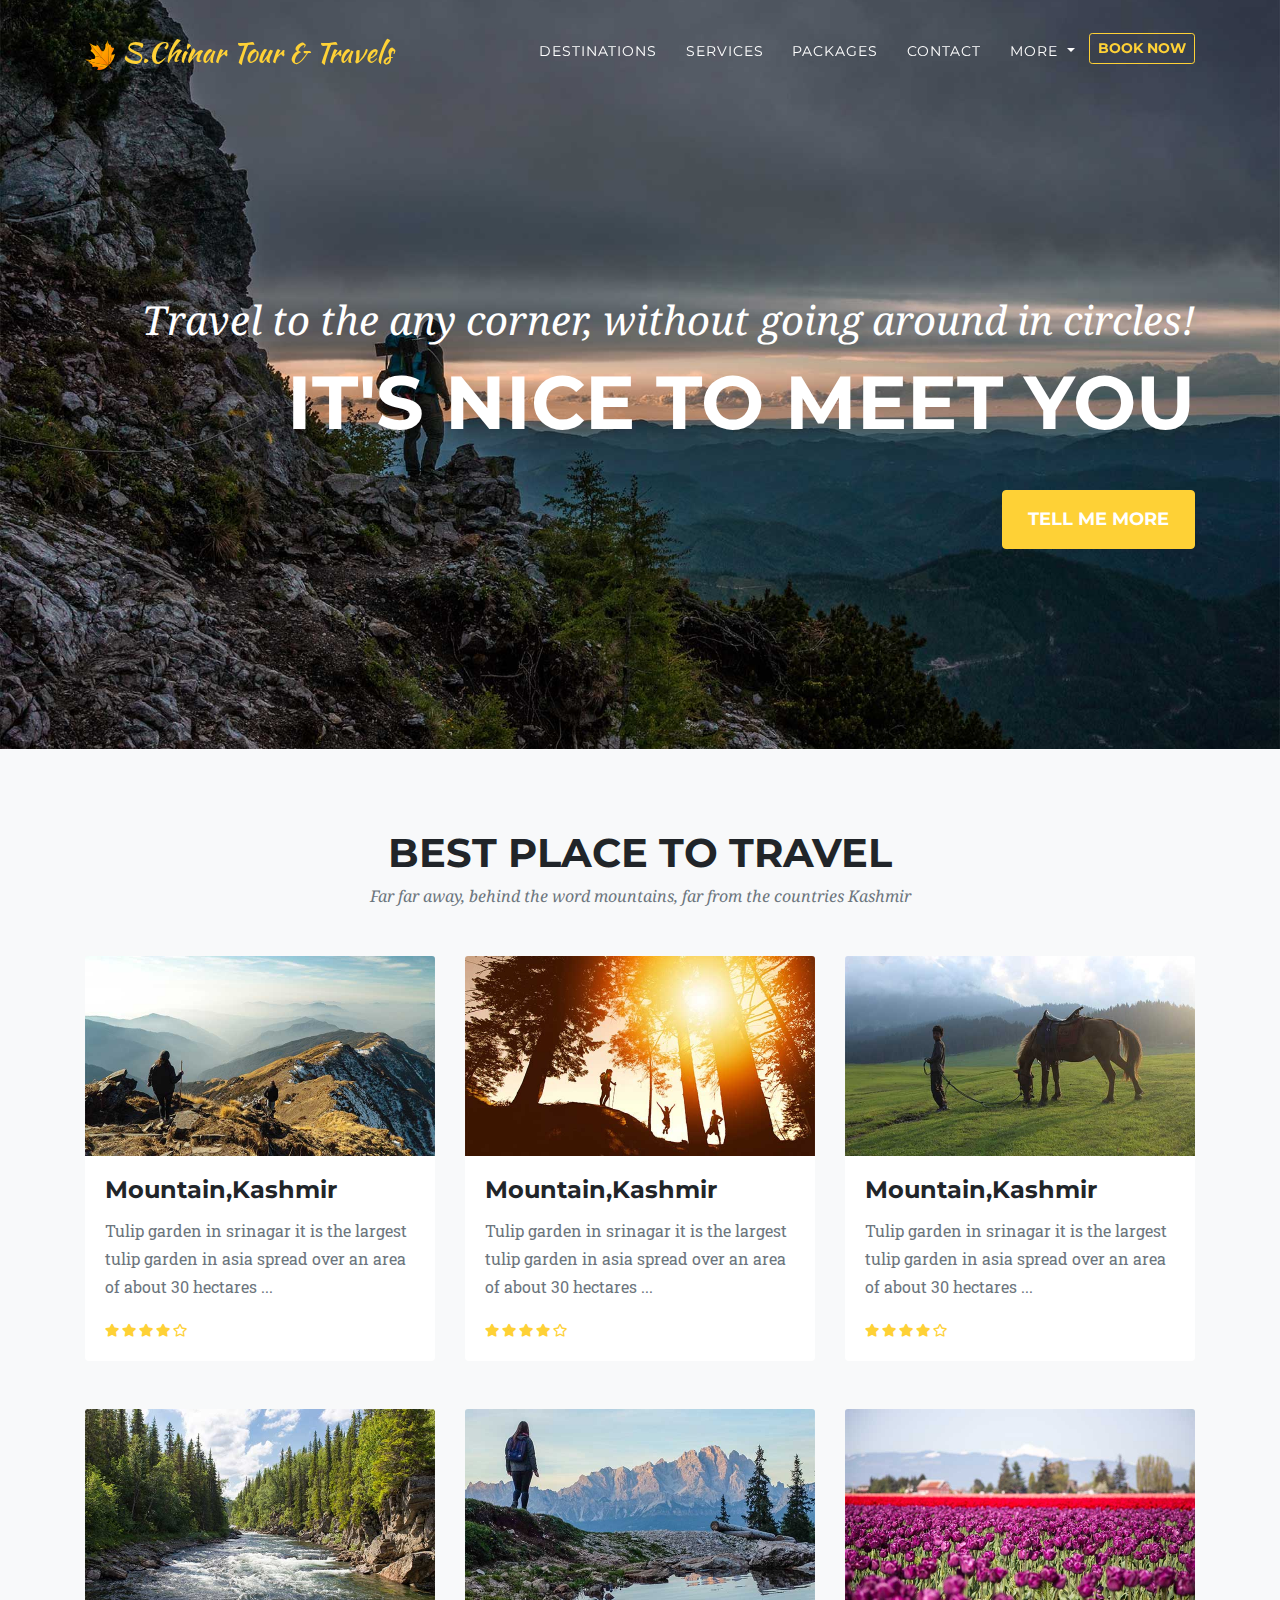
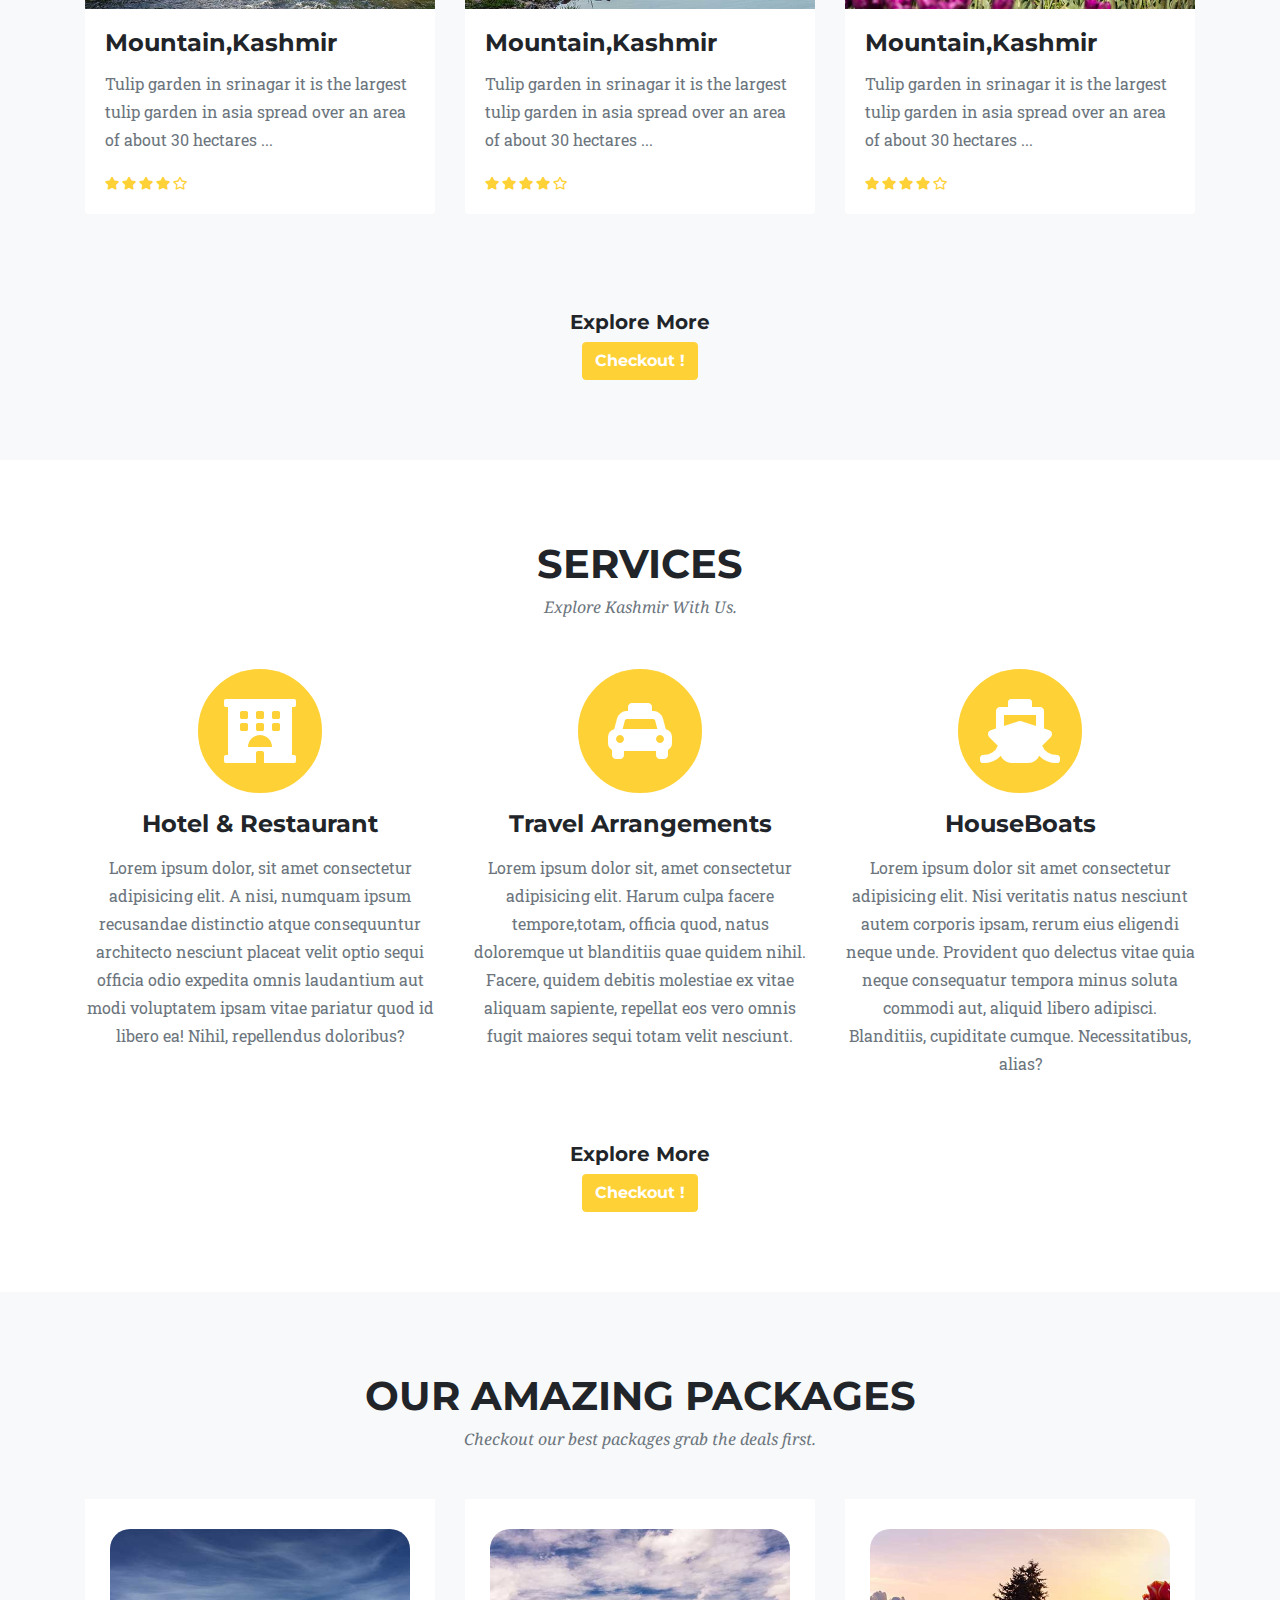
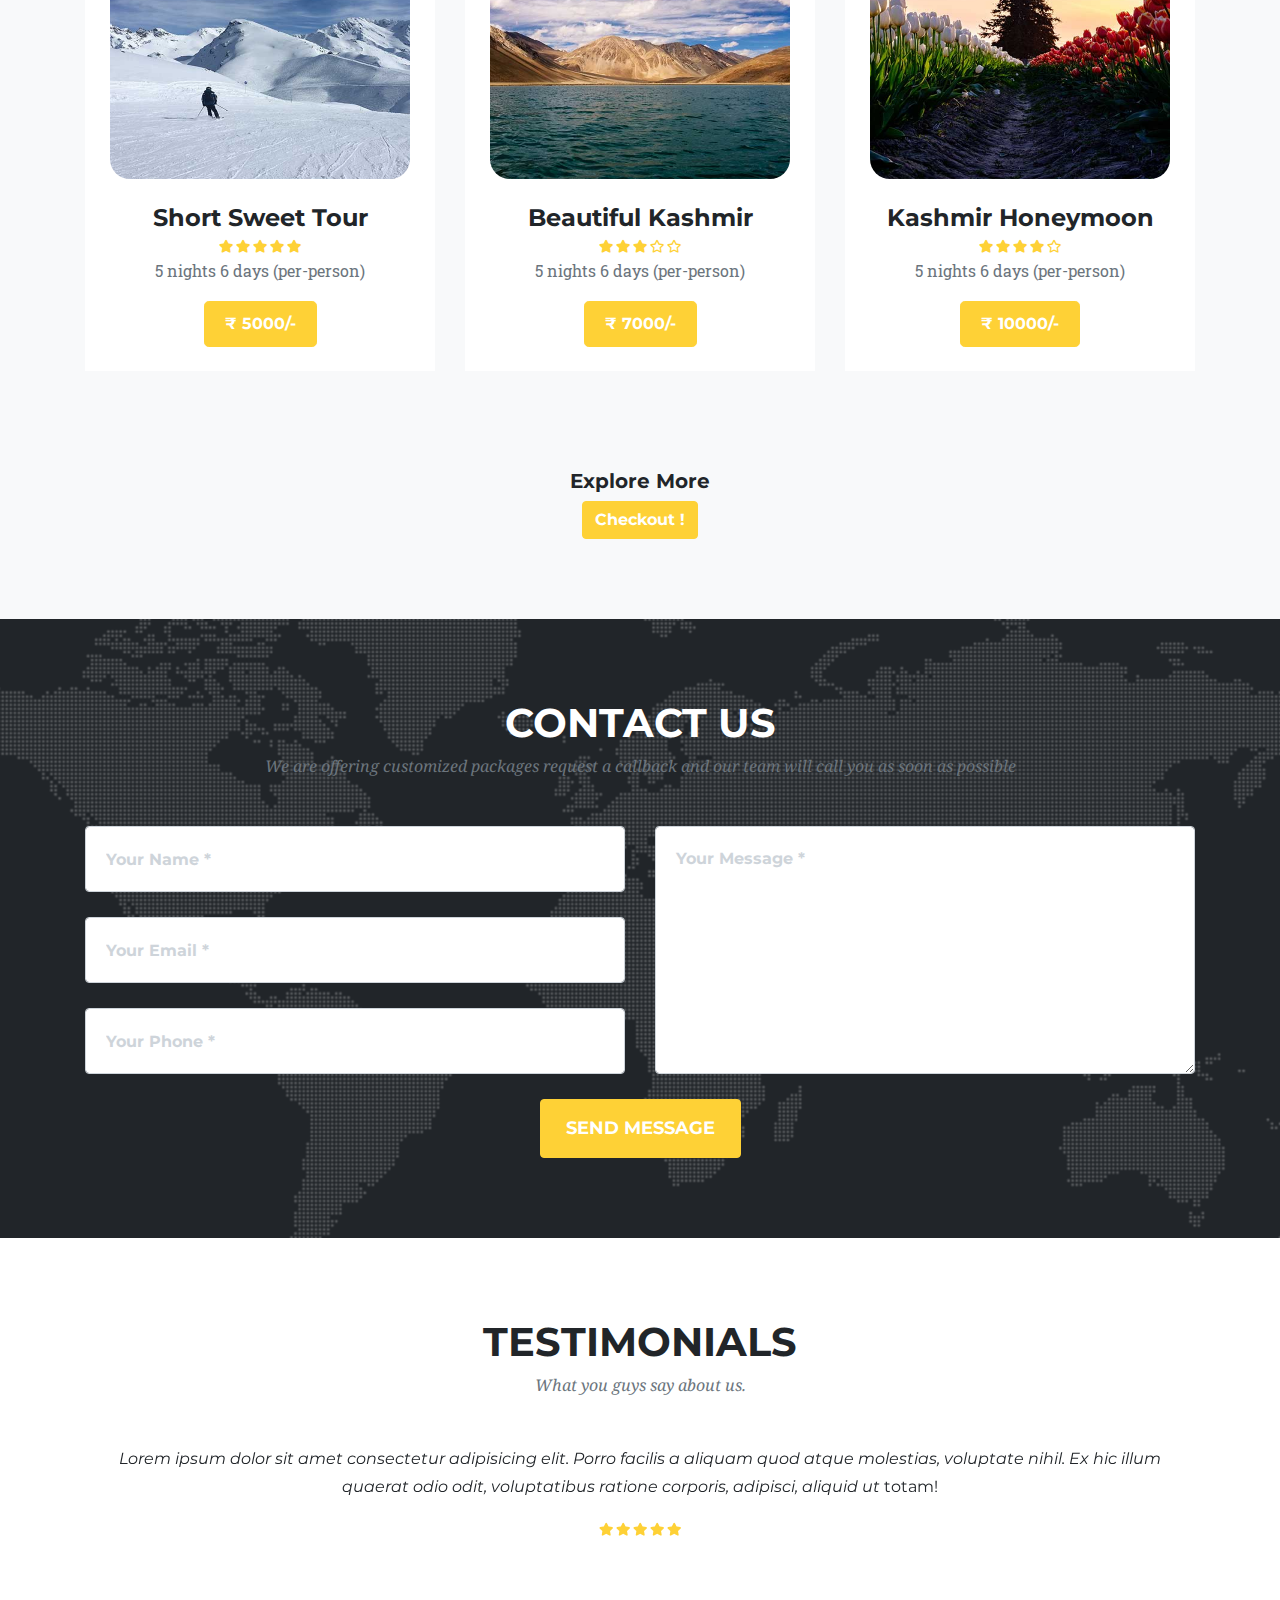
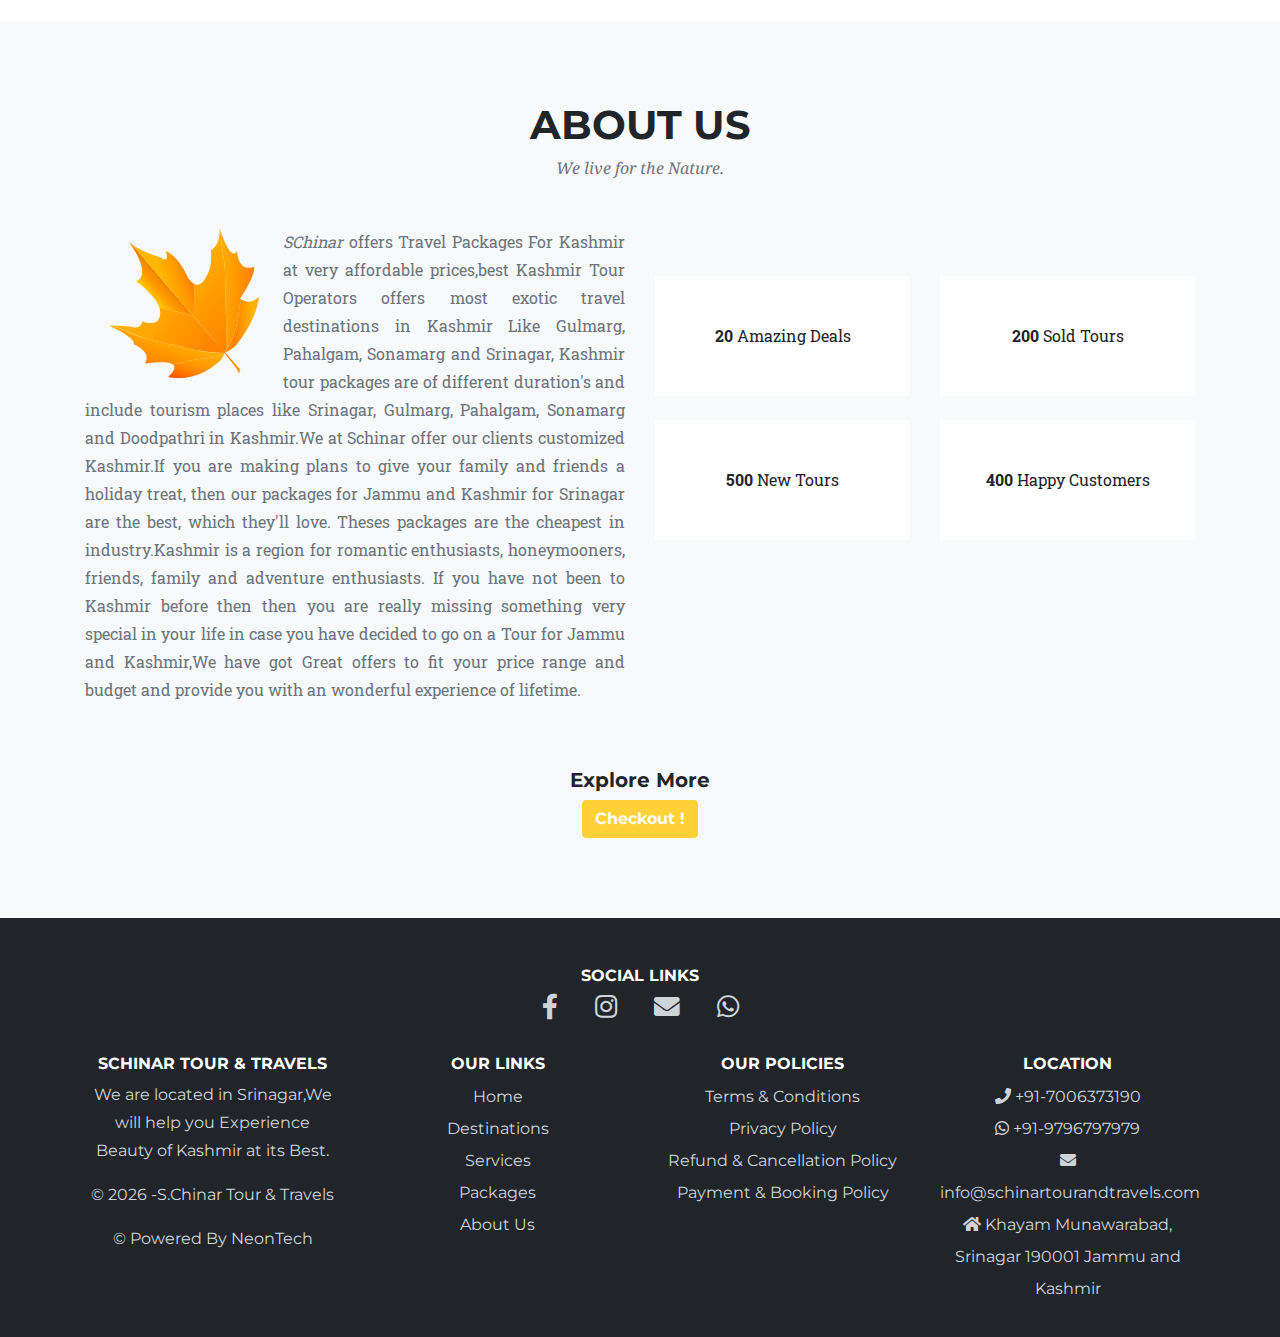
==== commit 0cac2232: "rewoked on html&css" ====
--- a/index.html
+++ b/index.html
@@ -2,9 +2,17 @@
 <html lang="en">
 
 <head>
-  <!-- meta tags -->
+
+  <!-- Title & Icon -->
+  <title>S.Chinar Tour & Travels</title>
+  <link rel="icon" href="favicon.png">
+  <link rel="apple-touch-icon" sizes="76x76" href="assets/img/apple-icon.png">
+
+  <!-- meta tags for SEO-->
   <meta charset="utf-8">
-  <meta name="viewport" content="width=device-width, initial-scale=1, shrink-to-fit=no">
+  <meta http-equiv="X-UA-Compatible" content="IE=edge,chrome=1" />
+  <meta name='viewport' content='width=device-width, initial-scale=1.0, maximum-scale=1.0, user-scalable=0' />
+  <meta name="viewport" content="width=device-width" />
   <meta name="title" content="SChinar Tour&Travels ~ Explore Kashmir">
   <meta name="description"
     content="SChinar is a Most Reliable Tour and Travel Agency in Kashmir, We will help you Experience Beauty of Kashmir at its Best.">
@@ -15,12 +23,14 @@
   <meta name="revisit-after" content="7 days">
   <meta name="theme-color" content="#212529">
   <meta name="google-site-verification" content="7bc6tCWG-eoxlpi210phcDC7NHhctaHxNTLH23aqH6U" />
-  <!-- Title & Icon -->
   <link href="index.html" rel="canonical">
-  <title>S.Chinar Tour & Travels</title>
-  <link rel="icon" href="favicon.png">
+
   <!-- Bootstrap core CSS -->
   <link href="assets/vendor/bootstrap/css/bootstrap.min.css" rel="stylesheet">
+  <!-- Custom styles for this template -->
+  <link href="assets/css/theme.css" rel="stylesheet">
+  <link href="assets/css/myanimate.css" rel="stylesheet">
+
   <!-- Custom fonts for this template -->
   <link href="assets/vendor/fontawesome-free/css/all.min.css" rel="stylesheet" type="text/css">
   <link href='https://fonts.googleapis.com/css?family=Roboto+Slab:400,100,300,700' rel='stylesheet' type='text/css'>
@@ -28,9 +38,6 @@
   <link href='https://fonts.googleapis.com/css?family=Kaushan+Script' rel='stylesheet' type='text/css'>
   <link href='https://fonts.googleapis.com/css?family=Droid+Serif:400,700,400italic,700italic' rel='stylesheet'
     type='text/css'>
-  <!-- Custom styles for this template -->
-  <link href="assets/css/theme.css" rel="stylesheet">
-  <link href="assets/css/myanimate.css" rel="stylesheet">
 </head>
 
 <body id="page-top">
@@ -71,7 +78,7 @@
               </a>
               <a class="dropdown-item  nav-link js-scroll-trigger" href="#about">About
               </a>
-              <a class="dropdown-item  nav-link js-scroll-trigger" href="policy.html">Policies
+              <a class="dropdown-item  nav-link js-scroll-trigger" href="#footer">Policies
               </a>
             </div>
           </li>
@@ -84,7 +91,6 @@
     </div>
   </nav>
 
-
   <!-- Header -->
   <header class="masthead">
     <div class="container">
@@ -100,12 +106,11 @@
     </div>
   </header>
 
-
   <!-- Destination Grid -->
   <section class="bg-light" id="destinations">
     <div class="container">
       <div class="row">
-        <div class="col-md-12 col-lg-12 text-center">
+        <div class="col-12 text-center">
           <h1 class="section-heading text-uppercase">
             Best Place to Travel
           </h1>
@@ -277,7 +282,6 @@
       </div>
     </div>
   </section>
-
 
   <!-- Services -->
   <section id="services">
@@ -342,13 +346,12 @@
     </div>
   </section>
 
-
   <!-- Packages -->
   <section class="bg-light" id="packages">
     <div class="container">
       <!-- Head -->
       <div class="row">
-        <div class="col-lg-12 text-center">
+        <div class="col-md-12 text-center">
           <h1 class="section-heading text-uppercase">Our Amazing Packages
           </h1>
           <h3 class="section-subheading text-muted">Checkout our best packages grab the deals first.
@@ -358,7 +361,7 @@
       <!-- Body -->
       <div class="row">
 
-        <div class="col-sm-4">
+        <div class="col-md-4">
           <div class="packages-pack">
             <img class="mx-auto" src="assets/img/packages/pk1.jpg" alt="package">
             <h4>Short Sweet Tour</h4>
@@ -378,7 +381,7 @@
           </div>
         </div>
 
-        <div class="col-sm-4">
+        <div class="col-md-4">
           <div class="packages-pack">
             <img class="mx-auto" src="assets/img/packages/pk2.jpg" alt="package">
             <h4>Beautiful Kashmir</h4>
@@ -398,7 +401,7 @@
           </div>
         </div>
 
-        <div class="col-sm-4">
+        <div class="col-md-4">
           <div class="packages-pack">
             <img class="mx-auto" src="assets/img/packages/pk3.jpg" alt="package">
             <h4>Kashmir Honeymoon</h4>
@@ -482,6 +485,82 @@
     </div>
   </section>
 
+  <!-- Reviews Slide -->
+  <section id="testimonials">
+    <div class="container">
+      <div class="row text-center">
+        <div class="col-md-12 col-lg-12">
+          <h1 class="section-heading text-uppercase">Testimonials</h1>
+          <h3 class="section-subheading text-muted">What you guys say about us.</h3>
+        </div>
+        <div class="col-md-12 col-lg-12">
+          <div id="carouselExampleIndicators" class="carousel slide" data-ride="carousel">
+            <ol class="carousel-indicators">
+              <li data-target="#carouselExampleIndicators" data-slide-to="0" class="active"></li>
+              <li data-target="#carouselExampleIndicators" data-slide-to="1"></li>
+              <li data-target="#carouselExampleIndicators" data-slide-to="2"></li>
+            </ol>
+            <div class="carousel-inner">
+              <div class="carousel-item active">
+                <p><em>
+                    Lorem ipsum dolor sit amet consectetur adipisicing elit. Porro facilis a aliquam quod atque
+                    molestias,
+                    voluptate nihil. Ex hic illum quaerat odio odit, voluptatibus ratione corporis, adipisci, aliquid
+                    ut
+                  </em>
+                  totam!</p>
+                <small class="rating">
+                  <span class="fas fa-star"></span>
+                  <span class="fas fa-star"></span>
+                  <span class="fas fa-star"></span>
+                  <span class="fas fa-star"></span>
+                  <span class="fas fa-star"></span>
+                </small>
+              </div>
+              <div class="carousel-item">
+                <p><em>
+                    Lorem ipsum dolor sit amet consectetur adipisicing elit. Porro facilis a aliquam quod atque
+                    molestias,
+                    voluptate nihil. Ex hic illum quaerat odio odit, voluptatibus ratione corporis, adipisci, aliquid ut
+                    totam!
+                  </em></p>
+                <small class="rating">
+                  <span class="fas fa-star"></span>
+                  <span class="fas fa-star"></span>
+                  <span class="fas fa-star"></span>
+                  <span class="far fa-star"></span>
+                  <span class="far fa-star"></span>
+                </small>
+              </div>
+              <div class="carousel-item">
+                <p><em>
+                    Lorem ipsum dolor sit amet consectetur adipisicing elit. Porro facilis a aliquam quod atque
+                    molestias,
+                    voluptate nihil. Ex hic illum quaerat odio odit, voluptatibus ratione corporis, adipisci, aliquid ut
+                    totam!
+                  </em></p>
+                <small class="rating">
+                  <span class="fas fa-star"></span>
+                  <span class="fas fa-star"></span>
+                  <span class="fas fa-star"></span>
+                  <span class="fas fa-star"></span>
+                  <span class="far fa-star"></span>
+                </small>
+              </div>
+            </div>
+            <a class="carousel-control-prev" href="#carouselExampleIndicators" role="button" data-slide="prev">
+              <span class="carousel-control-prev-icon" aria-hidden="true"></span>
+              <span class="sr-only">Previous</span>
+            </a>
+            <a class="carousel-control-next" href="#carouselExampleIndicators" role="button" data-slide="next">
+              <span class="carousel-control-next-icon" aria-hidden="true"></span>
+              <span class="sr-only">Next</span>
+            </a>
+          </div>
+        </div>
+      </div>
+    </div>
+  </section>
 
   <!-- About -->
   <section class="bg-light" id="about">
@@ -552,86 +631,8 @@
     </div>
   </section>
 
-
-  <!-- Reviews Slide -->
-  <section id="testimonials">
-    <div class="container">
-      <div class="row text-center">
-        <div class="col-md-12 col-lg-12">
-          <h1 class="section-heading text-uppercase">Testimonials</h1>
-          <h3 class="section-subheading text-muted">What you guys say about us.</h3>
-        </div>
-        <div class="col-md-12 col-lg-12">
-          <div id="carouselExampleIndicators" class="carousel slide" data-ride="carousel">
-            <ol class="carousel-indicators">
-              <li data-target="#carouselExampleIndicators" data-slide-to="0" class="active"></li>
-              <li data-target="#carouselExampleIndicators" data-slide-to="1"></li>
-              <li data-target="#carouselExampleIndicators" data-slide-to="2"></li>
-            </ol>
-            <div class="carousel-inner">
-              <div class="carousel-item active">
-                <p><em>
-                    Lorem ipsum dolor sit amet consectetur adipisicing elit. Porro facilis a aliquam quod atque
-                    molestias,
-                    voluptate nihil. Ex hic illum quaerat odio odit, voluptatibus ratione corporis, adipisci, aliquid
-                    ut
-                  </em>
-                  totam!</p>
-                <small class="rating">
-                  <span class="fas fa-star"></span>
-                  <span class="fas fa-star"></span>
-                  <span class="fas fa-star"></span>
-                  <span class="fas fa-star"></span>
-                  <span class="fas fa-star"></span>
-                </small>
-              </div>
-              <div class="carousel-item">
-                <p><em>
-                    Lorem ipsum dolor sit amet consectetur adipisicing elit. Porro facilis a aliquam quod atque
-                    molestias,
-                    voluptate nihil. Ex hic illum quaerat odio odit, voluptatibus ratione corporis, adipisci, aliquid ut
-                    totam!
-                  </em></p>
-                <small class="rating">
-                  <span class="fas fa-star"></span>
-                  <span class="fas fa-star"></span>
-                  <span class="fas fa-star"></span>
-                  <span class="far fa-star"></span>
-                  <span class="far fa-star"></span>
-                </small>
-              </div>
-              <div class="carousel-item">
-                <p><em>
-                    Lorem ipsum dolor sit amet consectetur adipisicing elit. Porro facilis a aliquam quod atque
-                    molestias,
-                    voluptate nihil. Ex hic illum quaerat odio odit, voluptatibus ratione corporis, adipisci, aliquid ut
-                    totam!
-                  </em></p>
-                <small class="rating">
-                  <span class="fas fa-star"></span>
-                  <span class="fas fa-star"></span>
-                  <span class="fas fa-star"></span>
-                  <span class="fas fa-star"></span>
-                  <span class="far fa-star"></span>
-                </small>
-              </div>
-            </div>
-            <a class="carousel-control-prev" href="#carouselExampleIndicators" role="button" data-slide="prev">
-              <span class="carousel-control-prev-icon" aria-hidden="true"></span>
-              <span class="sr-only">Previous</span>
-            </a>
-            <a class="carousel-control-next" href="#carouselExampleIndicators" role="button" data-slide="next">
-              <span class="carousel-control-next-icon" aria-hidden="true"></span>
-              <span class="sr-only">Next</span>
-            </a>
-          </div>
-        </div>
-      </div>
-    </div>
-  </section>
-
   <!-- footer -->
-  <footer>
+  <footer id="footer">
     <div class="container">
       <div class="row">
         <div class="col-md-12 text-center pt-5 pb-3">
--- a/assets/css/theme.css
+++ b/assets/css/theme.css
@@ -1,4 +1,4 @@
 body{overflow-x:hidden;font-family:'Roboto Slab', -apple-system, BlinkMacSystemFont, 'Segoe UI', Roboto, 'Helvetica Neue', Arial, sans-serif, 'Apple Color Emoji', 'Segoe UI Emoji', 'Segoe UI Symbol', 'Noto Color Emoji'}p{line-height:1.75}a{color:#fed136}a:hover{color:#fec503}.text-primary{color:#fed136!important}h1,h2,h3,h4,h5,h6{font-weight:700;font-family:'Montserrat', -apple-system, BlinkMacSystemFont, 'Segoe UI', Roboto, 'Helvetica Neue', Arial, sans-serif, 'Apple Color Emoji', 'Segoe UI Emoji', 'Segoe UI Symbol', 'Noto Color Emoji'}section{padding:80px 0}section h1.section-heading{font-size:40px;margin-top:0;margin-bottom:10px}section h3.section-subheading{font-size:16px;font-weight:400;font-style:italic;margin-bottom:50px;text-transform:none;font-family:"Droid Serif", -apple-system, BlinkMacSystemFont, "Segoe UI",
     Roboto, "Helvetica Neue", Arial, sans-serif, "Apple Color Emoji",
-    "Segoe UI Emoji", "Segoe UI Symbol", "Noto Color Emoji"}@media (min-width:768px){section{padding:80px 0}}::-moz-selection{background:#fed136;text-shadow:none}::selection{background:#fed136;text-shadow:none}img::-moz-selection{background:transparent}img::selection{background:transparent}.btn{font-weight:700;font-family:'Montserrat', -apple-system, BlinkMacSystemFont, 'Segoe UI', Roboto, 'Helvetica Neue', Arial, sans-serif, 'Apple Color Emoji', 'Segoe UI Emoji', 'Segoe UI Symbol', 'Noto Color Emoji'}.btn-xl{font-size:18px;padding:15px 25px}.btn-lg{font-size:16px;padding:10px 20px}.btn-outline-primary{border-color:#fed136;color:#fed136}.btn-primary{background-color:#fed136;border-color:#fed136}.btn-outline-primary:active,.btn-outline-primary:focus,.btn-outline-primary:hover,.btn-primary:active,.btn-primary:focus,.btn-primary:hover{background-color:#fec810!important;border-color:#fec810!important;color:white}.btn-outline-primary:active,.btn-outline-primary:focus,.btn-primary:active,.btn-primary:focus{-webkit-box-shadow:0 0 0 0.2rem rgba(254, 209, 55, .5)!important;box-shadow:0 0 0 0.2rem rgba(254, 209, 55, .5)!important}#mainNav{background-color:#212529}#mainNav .navbar-toggler{font-size:12px;right:0;padding:13px;text-transform:uppercase;color:white;border:0;background-color:#fed136;font-family:'Montserrat', -apple-system, BlinkMacSystemFont, 'Segoe UI', Roboto, 'Helvetica Neue', Arial, sans-serif, 'Apple Color Emoji', 'Segoe UI Emoji', 'Segoe UI Symbol', 'Noto Color Emoji'}#mainNav .navbar-brand{color:#fed136;font-family:'Kaushan Script', -apple-system, BlinkMacSystemFont, 'Segoe UI', Roboto, 'Helvetica Neue', Arial, sans-serif, 'Apple Color Emoji', 'Segoe UI Emoji', 'Segoe UI Symbol', 'Noto Color Emoji'}#mainNav .navbar-brand.active,#mainNav .navbar-brand:active,#mainNav .navbar-brand:focus,#mainNav .navbar-brand:hover{color:#fec503}#mainNav .navbar-nav .nav-item .nav-link{font-size:90%;font-weight:400;padding:0.75em 0;letter-spacing:1px;color:white;font-family:'Montserrat', -apple-system, BlinkMacSystemFont, 'Segoe UI', Roboto, 'Helvetica Neue', Arial, sans-serif, 'Apple Color Emoji', 'Segoe UI Emoji', 'Segoe UI Symbol', 'Noto Color Emoji'}#mainNav .navbar-nav .nav-item .nav-link.active,#mainNav .navbar-nav .nav-item .nav-link:hover{color:#fed136}@media (min-width:992px){#mainNav{padding-top:25px;padding-bottom:25px;-webkit-transition:padding-top 0.3s, padding-bottom 0.3s;transition:padding-top 0.3s, padding-bottom 0.3s;border:none;background-color:transparent}#mainNav .navbar-brand{font-size:1.75em;-webkit-transition:all 0.3s;transition:all 0.3s}#mainNav .navbar-nav .nav-item .nav-link{padding:1.1em 1em!important}#mainNav.navbar-shrink{padding-top:0;padding-bottom:0;background-color:#212529}#mainNav.navbar-shrink .navbar-brand{font-size:1.20em;padding:12px 0}}.dropdown-menu{background-color:rgba(33, 37, 41, .8);border:none}.dropdown-item.active,.dropdown-item:active,.dropdown-item:focus,.dropdown-item:hover{background-color:rgba(33, 37, 41, 0)}header.masthead{text-align:right;color:white;background-image:url("../img/header-bg.jpg");background-repeat:no-repeat;background-attachment:scroll;background-position:center center;background-size:cover}header.masthead .intro-text{padding-top:150px;padding-bottom:100px}header.masthead .intro-text .intro-lead-in{font-size:22px;font-style:italic;line-height:22px;margin-bottom:25px;font-family:'Droid Serif', -apple-system, BlinkMacSystemFont, 'Segoe UI', Roboto, 'Helvetica Neue', Arial, sans-serif, 'Apple Color Emoji', 'Segoe UI Emoji', 'Segoe UI Symbol', 'Noto Color Emoji'}header.masthead .intro-text .intro-heading{font-size:50px;font-weight:700;line-height:50px;margin-bottom:25px;font-family:'Montserrat', -apple-system, BlinkMacSystemFont, 'Segoe UI', Roboto, 'Helvetica Neue', Arial, sans-serif, 'Apple Color Emoji', 'Segoe UI Emoji', 'Segoe UI Symbol', 'Noto Color Emoji'}@media (min-width:768px){header.masthead .intro-text{padding-top:300px;padding-bottom:200px}header.masthead .intro-text .intro-lead-in{font-size:40px;font-style:italic;line-height:40px;margin-bottom:25px;font-family:'Droid Serif', -apple-system, BlinkMacSystemFont, 'Segoe UI', Roboto, 'Helvetica Neue', Arial, sans-serif, 'Apple Color Emoji', 'Segoe UI Emoji', 'Segoe UI Symbol', 'Noto Color Emoji'}header.masthead .intro-text .intro-heading{font-size:75px;font-weight:700;line-height:75px;margin-bottom:50px;font-family:'Montserrat', -apple-system, BlinkMacSystemFont, 'Segoe UI', Roboto, 'Helvetica Neue', Arial, sans-serif, 'Apple Color Emoji', 'Segoe UI Emoji', 'Segoe UI Symbol', 'Noto Color Emoji'}}.service-heading{margin:15px 0;text-transform:none}.card-title>a{color:#212529}.card-title>a:hover{color:#fec810;text-decoration:none}.card{border:none}.rating{color:#fed136}.packages-pack{margin-bottom:50px;text-align:center;background:white}.packages-pack img{border-radius:20px;width:300px;height:250px;margin-top:30px;-webkit-transition:all 1s;transition:all 1s}.packages-pack img:hover{-webkit-transform:scale(1.1);transform:scale(1.1)}.packages-pack h4{margin-top:25px;margin-bottom:0;text-transform:none}.packages-pack p{margin-top:0}section#contact{background-color:#212529;background-image:url("../img/map-image.png");background-repeat:no-repeat;background-position:center}section#contact .section-heading{color:#fff}section#contact .form-group{margin-bottom:25px}section#contact .form-group input,section#contact .form-group textarea{padding:20px}section#contact .form-group input.form-control{height:auto}section#contact .form-group textarea.form-control{height:248px}section#contact .form-control:focus{border-color:#fed136;-webkit-box-shadow:none;box-shadow:none}section#contact ::-webkit-input-placeholder{font-weight:700;color:#ced4da;font-family:'Montserrat', -apple-system, BlinkMacSystemFont, 'Segoe UI', Roboto, 'Helvetica Neue', Arial, sans-serif, 'Apple Color Emoji', 'Segoe UI Emoji', 'Segoe UI Symbol', 'Noto Color Emoji'}section#contact :-moz-placeholder{font-weight:700;color:#ced4da;font-family:'Montserrat', -apple-system, BlinkMacSystemFont, 'Segoe UI', Roboto, 'Helvetica Neue', Arial, sans-serif, 'Apple Color Emoji', 'Segoe UI Emoji', 'Segoe UI Symbol', 'Noto Color Emoji'}section#contact ::-moz-placeholder{font-weight:700;color:#ced4da;font-family:'Montserrat', -apple-system, BlinkMacSystemFont, 'Segoe UI', Roboto, 'Helvetica Neue', Arial, sans-serif, 'Apple Color Emoji', 'Segoe UI Emoji', 'Segoe UI Symbol', 'Noto Color Emoji'}section#contact :-ms-input-placeholder{font-weight:700;color:#ced4da;font-family:'Montserrat', -apple-system, BlinkMacSystemFont, 'Segoe UI', Roboto, 'Helvetica Neue', Arial, sans-serif, 'Apple Color Emoji', 'Segoe UI Emoji', 'Segoe UI Symbol', 'Noto Color Emoji'}#testimonials{font-family:'Montserrat', -apple-system, BlinkMacSystemFont, 'Segoe UI', Roboto, 'Helvetica Neue', Arial, sans-serif, 'Apple Color Emoji', 'Segoe UI Emoji', 'Segoe UI Symbol', 'Noto Color Emoji'}footer{background:#212529;color:#fec503;font-family:'Montserrat', -apple-system, BlinkMacSystemFont, 'Segoe UI', Roboto, 'Helvetica Neue', Arial, sans-serif, 'Apple Color Emoji', 'Segoe UI Emoji', 'Segoe UI Symbol', 'Noto Color Emoji'}.social{font-size:19.2px;font-size:1.2rem}footer h6{color:#fff;text-transform:uppercase;text-align:center}.links{list-style:none;line-height:200%;text-align:center;padding-left:0;color:#ced4da}footer a,footer p{color:#ced4da}footer a:hover{color:#fec810;text-decoration:none}
+    "Segoe UI Emoji", "Segoe UI Symbol", "Noto Color Emoji"}@media (min-width:768px){section{padding:80px 0}}::-moz-selection{background:#fed136;text-shadow:none}::selection{background:#fed136;text-shadow:none}img::-moz-selection{background:transparent}img::selection{background:transparent}.btn{font-weight:700;font-family:'Montserrat', -apple-system, BlinkMacSystemFont, 'Segoe UI', Roboto, 'Helvetica Neue', Arial, sans-serif, 'Apple Color Emoji', 'Segoe UI Emoji', 'Segoe UI Symbol', 'Noto Color Emoji'}.btn-xl{font-size:18px;padding:15px 25px}.btn-lg{font-size:16px;padding:10px 20px}.btn-outline-primary{border-color:#fed136;color:#fed136}.btn-primary{background-color:#fed136;border-color:#fed136}.btn-outline-primary:active,.btn-outline-primary:focus,.btn-outline-primary:hover,.btn-primary:active,.btn-primary:focus,.btn-primary:hover{background-color:#fec810!important;border-color:#fec810!important;color:white}.btn-outline-primary:active,.btn-outline-primary:focus,.btn-primary:active,.btn-primary:focus{-webkit-box-shadow:0 0 0 0.2rem rgba(254, 209, 55, .5)!important;box-shadow:0 0 0 0.2rem rgba(254, 209, 55, .5)!important}#mainNav{background-color:#212529}#mainNav .navbar-toggler{font-size:12px;right:0;padding:13px;text-transform:uppercase;color:white;border:0;background-color:#fed136;font-family:'Montserrat', -apple-system, BlinkMacSystemFont, 'Segoe UI', Roboto, 'Helvetica Neue', Arial, sans-serif, 'Apple Color Emoji', 'Segoe UI Emoji', 'Segoe UI Symbol', 'Noto Color Emoji'}#mainNav .navbar-brand{color:#fed136;font-family:'Kaushan Script', -apple-system, BlinkMacSystemFont, 'Segoe UI', Roboto, 'Helvetica Neue', Arial, sans-serif, 'Apple Color Emoji', 'Segoe UI Emoji', 'Segoe UI Symbol', 'Noto Color Emoji'}#mainNav .navbar-brand.active,#mainNav .navbar-brand:active,#mainNav .navbar-brand:focus,#mainNav .navbar-brand:hover{color:#fec503}#mainNav .navbar-nav .nav-item .nav-link{font-size:90%;font-weight:400;padding:0.75em 0;letter-spacing:1px;color:white;font-family:'Montserrat', -apple-system, BlinkMacSystemFont, 'Segoe UI', Roboto, 'Helvetica Neue', Arial, sans-serif, 'Apple Color Emoji', 'Segoe UI Emoji', 'Segoe UI Symbol', 'Noto Color Emoji'}#mainNav .navbar-nav .nav-item .nav-link.active,#mainNav .navbar-nav .nav-item .nav-link:hover{color:#fed136}@media (min-width:992px){#mainNav{padding-top:25px;padding-bottom:25px;-webkit-transition:padding-top 0.3s, padding-bottom 0.3s;transition:padding-top 0.3s, padding-bottom 0.3s;border:none;background-color:transparent}#mainNav .navbar-brand{font-size:1.75em;-webkit-transition:all 0.3s;transition:all 0.3s}#mainNav .navbar-nav .nav-item .nav-link{padding:1.1em 1em!important}#mainNav.navbar-shrink{padding-top:0;padding-bottom:0;background-color:#212529}#mainNav.navbar-shrink .navbar-brand{font-size:1.20em;padding:12px 0}}.dropdown-menu{background-color:rgba(33, 37, 41, .8);border:none}.dropdown-item.active,.dropdown-item:active,.dropdown-item:focus,.dropdown-item:hover{background-color:rgba(33, 37, 41, 0)}header.masthead{text-align:right;color:white;background-image:url("../img/header-bg.jpg");background-repeat:no-repeat;background-attachment:scroll;background-position:center center;background-size:cover}header.masthead .intro-text{padding-top:150px;padding-bottom:100px}header.masthead .intro-text .intro-lead-in{font-size:22px;font-style:italic;line-height:22px;margin-bottom:25px;font-family:'Droid Serif', -apple-system, BlinkMacSystemFont, 'Segoe UI', Roboto, 'Helvetica Neue', Arial, sans-serif, 'Apple Color Emoji', 'Segoe UI Emoji', 'Segoe UI Symbol', 'Noto Color Emoji'}header.masthead .intro-text .intro-heading{font-size:50px;font-weight:700;line-height:50px;margin-bottom:25px;font-family:'Montserrat', -apple-system, BlinkMacSystemFont, 'Segoe UI', Roboto, 'Helvetica Neue', Arial, sans-serif, 'Apple Color Emoji', 'Segoe UI Emoji', 'Segoe UI Symbol', 'Noto Color Emoji'}@media (min-width:768px){header.masthead .intro-text{padding-top:300px;padding-bottom:200px}header.masthead .intro-text .intro-lead-in{font-size:40px;font-style:italic;line-height:40px;margin-bottom:25px;font-family:'Droid Serif', -apple-system, BlinkMacSystemFont, 'Segoe UI', Roboto, 'Helvetica Neue', Arial, sans-serif, 'Apple Color Emoji', 'Segoe UI Emoji', 'Segoe UI Symbol', 'Noto Color Emoji'}header.masthead .intro-text .intro-heading{font-size:75px;font-weight:700;line-height:75px;margin-bottom:50px;font-family:'Montserrat', -apple-system, BlinkMacSystemFont, 'Segoe UI', Roboto, 'Helvetica Neue', Arial, sans-serif, 'Apple Color Emoji', 'Segoe UI Emoji', 'Segoe UI Symbol', 'Noto Color Emoji'}}.service-heading{margin:15px 0;text-transform:none}.card-title>a{color:#212529}.card-title>a:hover{color:#fec810;text-decoration:none}.card{border:none}.rating{color:#fed136}.packages-pack{margin-bottom:50px;text-align:center;background:white}.packages-pack img{border-radius:20px;width:300px;height:250px;margin-top:30px;-webkit-transition:all 1s;transition:all 1s}.packages-pack img:hover{-webkit-transform:scale(1.1);transform:scale(1.1)}.packages-pack h4{margin-top:25px;margin-bottom:0;text-transform:none}.packages-pack p{margin-top:0}section#contact{background-color:#212529;background-image:url("../img/map-image.png");background-repeat:no-repeat;background-position:center}section#contact .section-heading{color:#fff}section#contact .form-group{margin-bottom:25px}section#contact .form-group input,section#contact .form-group textarea{padding:20px}section#contact .form-group input.form-control{height:auto}section#contact .form-group textarea.form-control{height:248px}section#contact .form-control:focus{border-color:#fed136;-webkit-box-shadow:none;box-shadow:none}section#contact ::-webkit-input-placeholder{font-weight:700;color:#ced4da;font-family:'Montserrat', -apple-system, BlinkMacSystemFont, 'Segoe UI', Roboto, 'Helvetica Neue', Arial, sans-serif, 'Apple Color Emoji', 'Segoe UI Emoji', 'Segoe UI Symbol', 'Noto Color Emoji'}section#contact :-moz-placeholder{font-weight:700;color:#ced4da;font-family:'Montserrat', -apple-system, BlinkMacSystemFont, 'Segoe UI', Roboto, 'Helvetica Neue', Arial, sans-serif, 'Apple Color Emoji', 'Segoe UI Emoji', 'Segoe UI Symbol', 'Noto Color Emoji'}section#contact ::-moz-placeholder{font-weight:700;color:#ced4da;font-family:'Montserrat', -apple-system, BlinkMacSystemFont, 'Segoe UI', Roboto, 'Helvetica Neue', Arial, sans-serif, 'Apple Color Emoji', 'Segoe UI Emoji', 'Segoe UI Symbol', 'Noto Color Emoji'}section#contact :-ms-input-placeholder{font-weight:700;color:#ced4da;font-family:'Montserrat', -apple-system, BlinkMacSystemFont, 'Segoe UI', Roboto, 'Helvetica Neue', Arial, sans-serif, 'Apple Color Emoji', 'Segoe UI Emoji', 'Segoe UI Symbol', 'Noto Color Emoji'}#testimonials{font-family:'Montserrat', -apple-system, BlinkMacSystemFont, 'Segoe UI', Roboto, 'Helvetica Neue', Arial, sans-serif, 'Apple Color Emoji', 'Segoe UI Emoji', 'Segoe UI Symbol', 'Noto Color Emoji'}footer{background:#212529;color:#fec503;font-family:'Montserrat', -apple-system, BlinkMacSystemFont, 'Segoe UI', Roboto, 'Helvetica Neue', Arial, sans-serif, 'Apple Color Emoji', 'Segoe UI Emoji', 'Segoe UI Symbol', 'Noto Color Emoji'}.social{font-size:19.2px;font-size:19.2px;font-size:19.2px;font-size:1.2rem}footer h6{color:#fff;text-transform:uppercase;text-align:center}.links{list-style:none;line-height:200%;text-align:center;padding-left:0;color:#ced4da}footer a,footer p{color:#ced4da}footer a:hover{color:#fec810;text-decoration:none}
 /*# sourceMappingURL=theme.css.map */